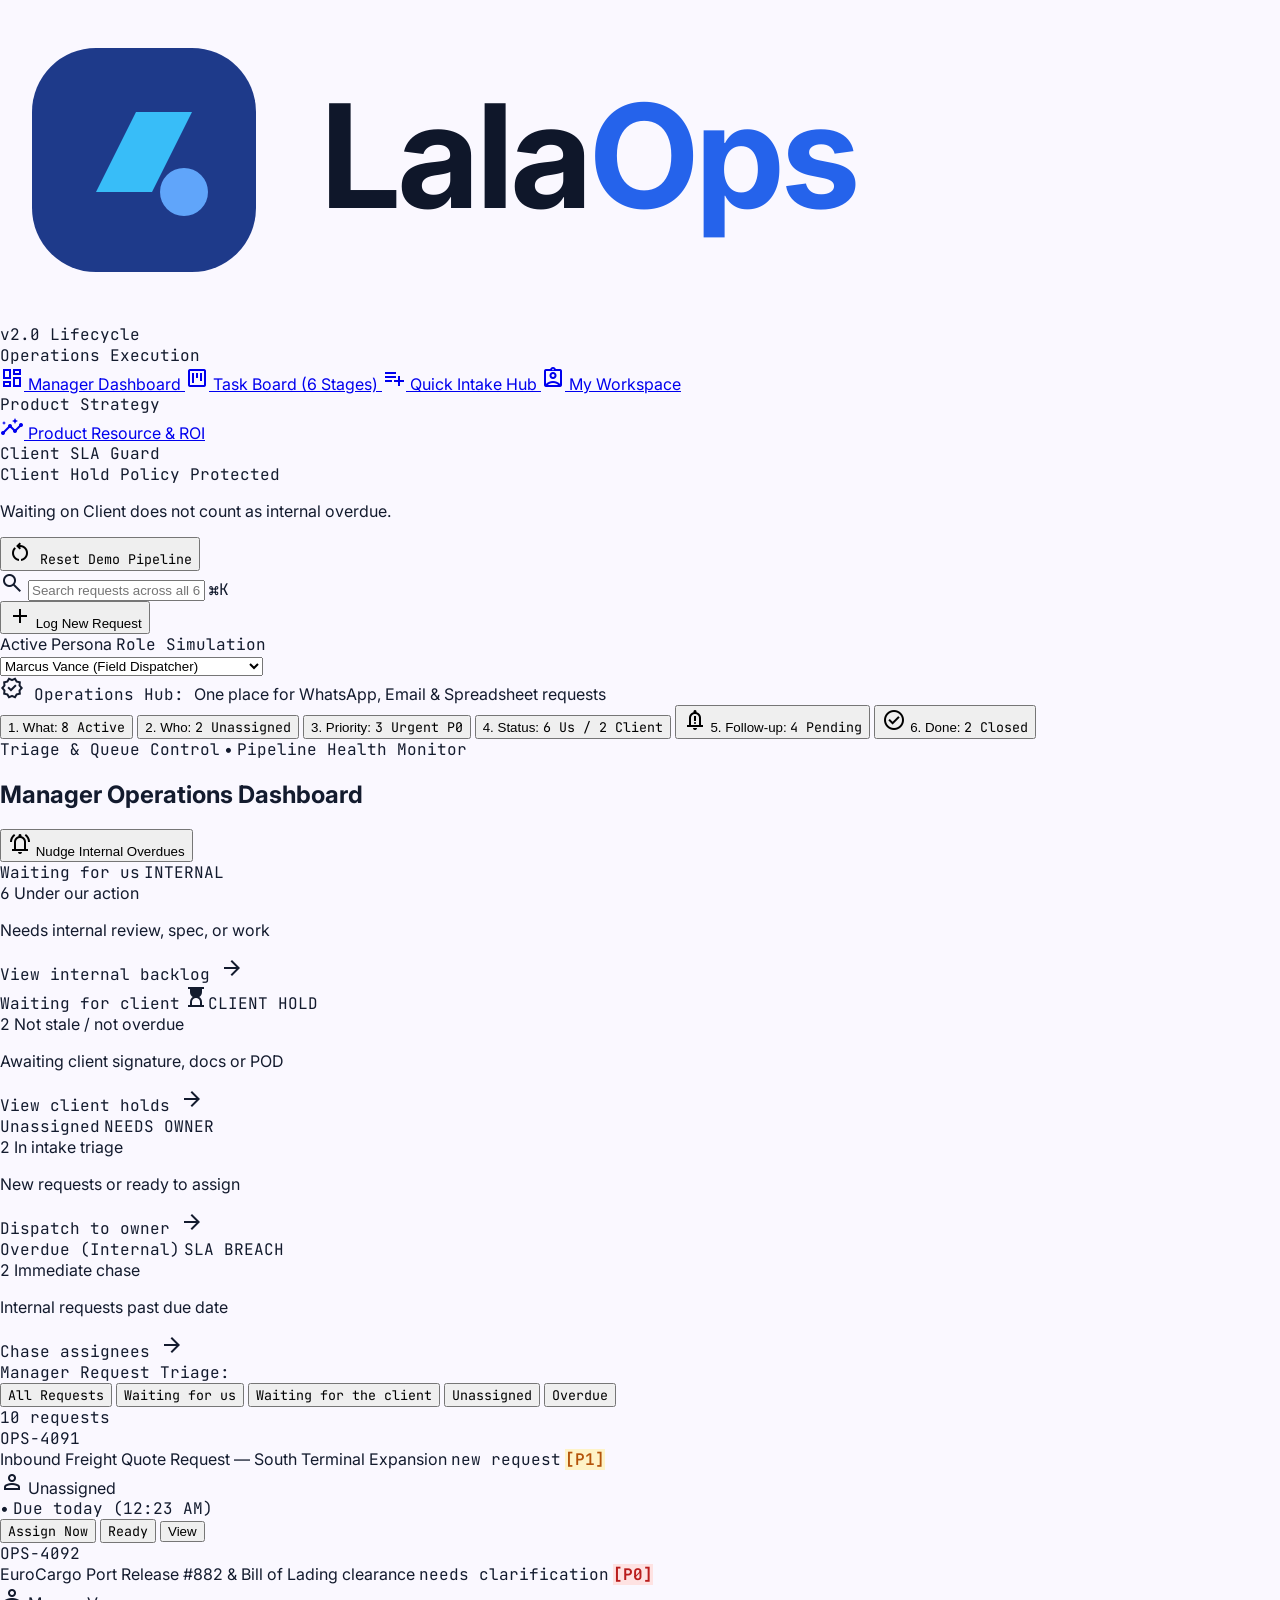
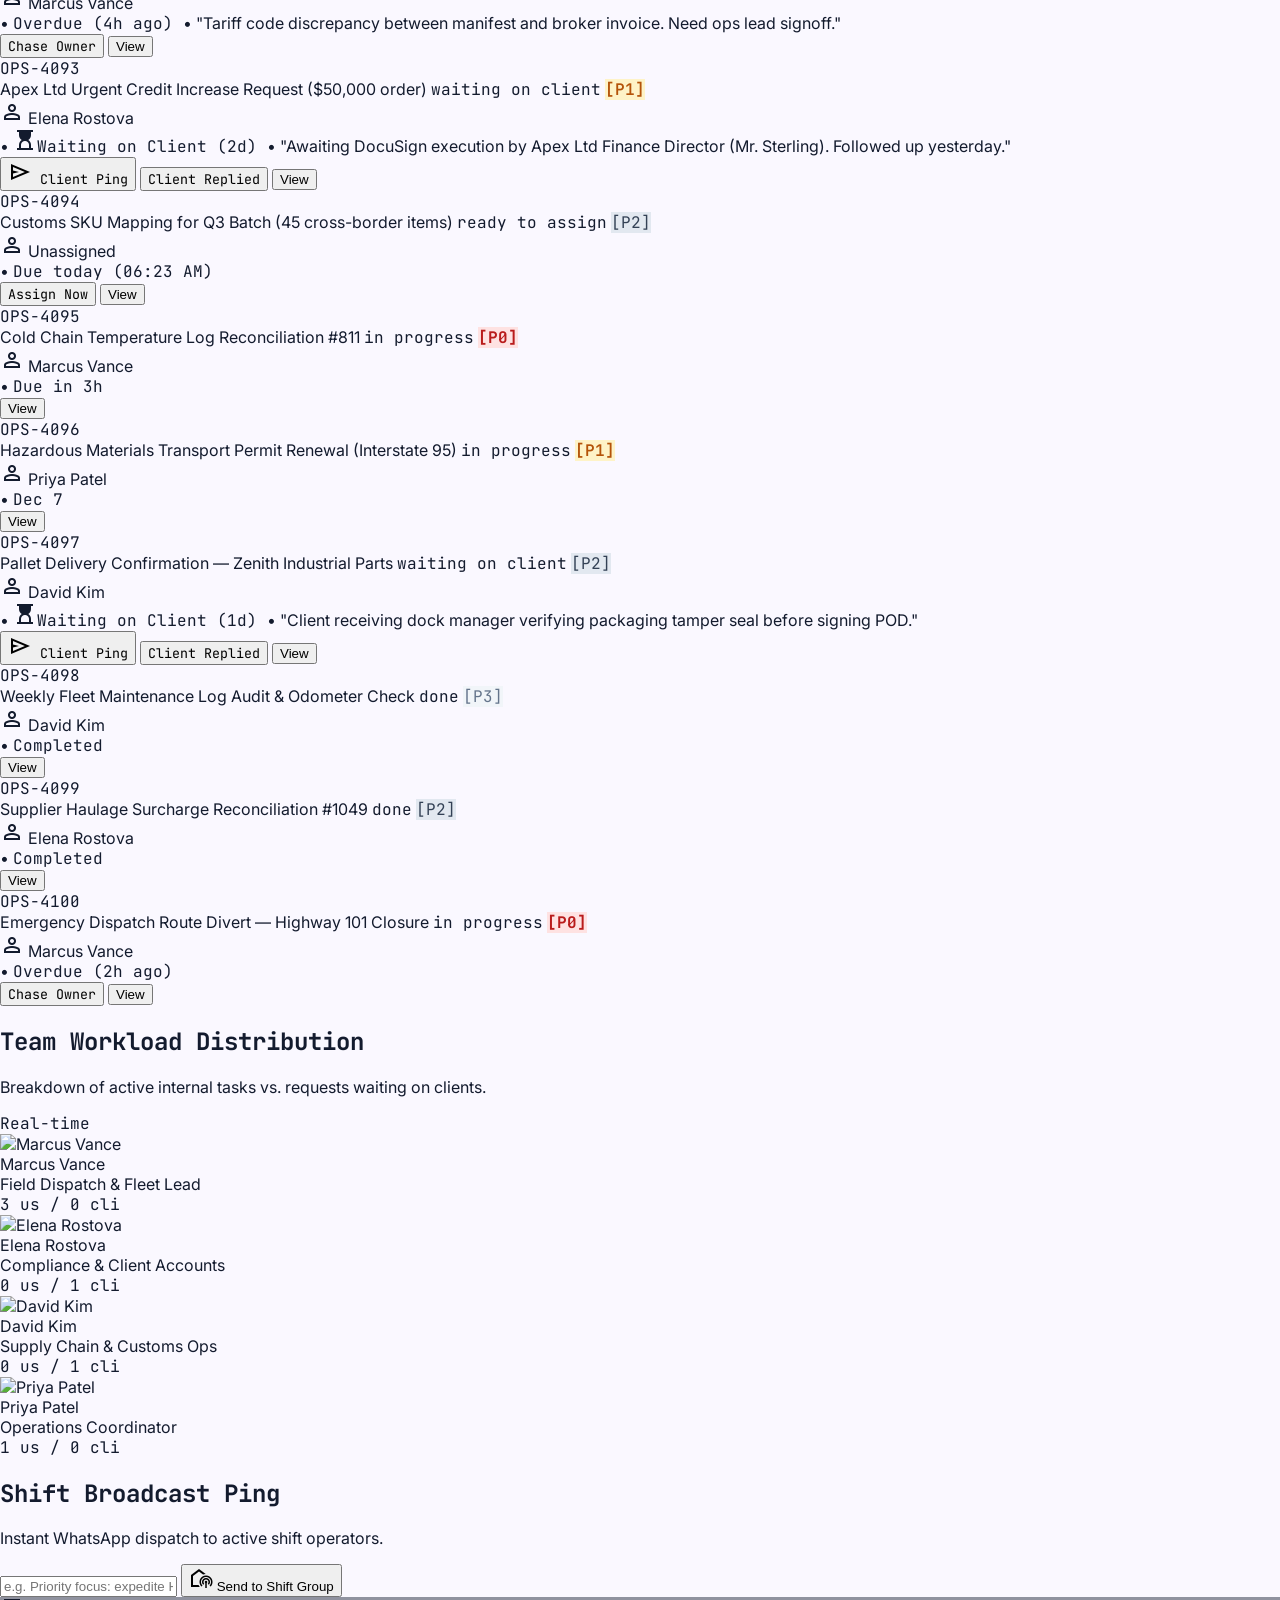
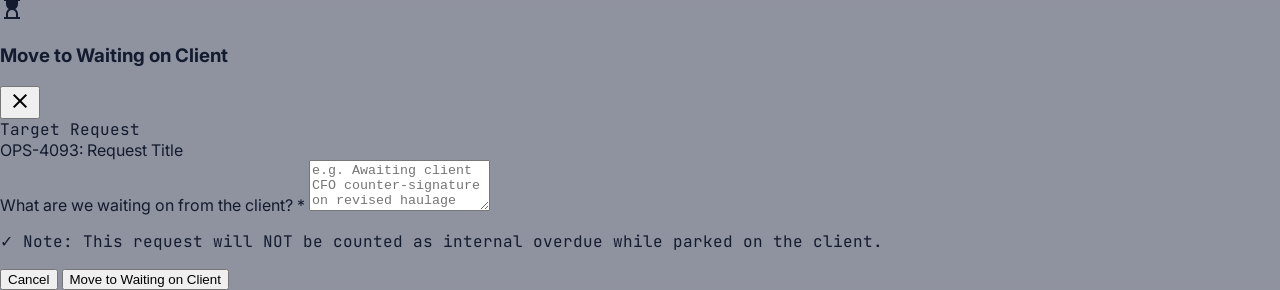
==== index.html @ 079a760d "Initial commit: LalaOps Centralized Operations Task Tracker" ====
<!DOCTYPE html>
<html lang="en">
<head>
  <meta charset="utf-8"/>
  <meta content="width=device-width, initial-scale=1.0" name="viewport"/>
  <title>LalaOps — Centralized Operations Task Tracker | Lala Tech LLC</title>
  <meta name="description" content="Centralized operations request tracking for Lala Tech LLC. New Request → Needs Clarification → Ready to Assign → In Progress → Waiting on Client → Done."/>

  <!-- Fonts & Icons -->
  <link rel="preconnect" href="https://fonts.googleapis.com"/>
  <link rel="preconnect" href="https://fonts.gstatic.com" crossorigin=""/>
  <link href="https://fonts.googleapis.com/css2?family=Inter:wght@400;500;600;700&family=JetBrains+Mono:wght@400;500;600&display=swap" rel="stylesheet"/>
  <link href="https://fonts.googleapis.com/css2?family=Material+Symbols+Outlined:opsz,wght,FILL,GRAD@20..48,100..700,0..1,-50..200" rel="stylesheet"/>

  <!-- Tailwind CDN & Theme Configuration -->
  <script src="https://cdn.tailwindcss.com"></script>
  <script>
    tailwind.config = {
      darkMode: "class",
      theme: {
        extend: {
          colors: {
            primary: "#00236f",
            "primary-container": "#1e3a8a",
            "on-primary": "#ffffff",
            "on-primary-container": "#90a8ff",
            secondary: "#006398",
            "secondary-container": "#5bb8fe",
            "on-secondary-container": "#00476e",
            tertiary: "#003120",
            "tertiary-container": "#004a32",
            "on-tertiary-container": "#4ac08f",
            "tertiary-fixed": "#85f8c4",
            "tertiary-fixed-dim": "#68dba9",
            background: "#faf8ff",
            surface: "#faf8ff",
            "surface-dim": "#d2d9f4",
            "surface-container-lowest": "#ffffff",
            "surface-container-low": "#f2f3ff",
            "surface-container": "#eaedff",
            "surface-container-high": "#e2e7ff",
            "surface-container-highest": "#dae2fd",
            "on-surface": "#131b2e",
            "on-surface-variant": "#444651",
            outline: "#757682",
            "outline-variant": "#c5c5d3",
            error: "#ba1a1a",
            "error-container": "#ffdad6",
            "on-error": "#ffffff",
            "on-error-container": "#93000a",
            "primary-fixed": "#dce1ff",
            "on-primary-fixed-variant": "#264191",
            "secondary-fixed": "#cce5ff",
            "on-secondary-fixed": "#001d31"
          },
          borderRadius: {
            DEFAULT: "0.25rem",
            sm: "0.125rem",
            md: "0.375rem",
            lg: "0.5rem",
            xl: "0.75rem",
            full: "9999px"
          },
          spacing: {
            "space-2xs": "0.125rem",
            "space-xs": "0.25rem",
            "space-sm": "0.5rem",
            "space-md": "0.75rem",
            "space-base": "1rem",
            "space-lg": "1.5rem",
            "space-xl": "2rem",
            "space-2xl": "3rem",
            "layout-margin-desktop": "1.5rem"
          },
          fontFamily: {
            sans: ["Inter", "sans-serif"],
            mono: ["JetBrains Mono", "monospace"]
          }
        }
      }
    };
  </script>

  <!-- Custom Stylesheet -->
  <link rel="stylesheet" href="styles.css"/>
</head>
<body class="bg-background font-sans text-sm text-on-surface antialiased selection:bg-secondary-fixed selection:text-on-secondary-fixed">

  <!-- LEFT SIDEBAR -->
  <aside class="fixed left-0 top-0 h-full w-64 bg-surface-container-lowest shadow-[0_1px_8px_rgba(0,0,0,0.04)] z-50 flex flex-col justify-between border-r border-slate-200/80">
    <div class="flex flex-col">
      <!-- Logo Branding -->
      <div class="h-16 px-space-base flex items-center gap-space-sm bg-surface-container-lowest border-b border-slate-100">
        <svg xmlns="http://www.w3.org/2000/svg" viewBox="0 0 160 40" fill="none" class="h-8 w-auto">
          <rect x="4" y="6" width="28" height="28" rx="8" fill="#1E3A8A"/>
          <path d="M12 24L17 14H24L19 24H12Z" fill="#38BDF8"/>
          <circle cx="23" cy="24" r="3" fill="#60A5FA"/>
          <text x="40" y="26" font-family="Inter, sans-serif" font-size="18" font-weight="700" fill="#0F172A" letter-spacing="-0.5px">Lala<tspan fill="#2563EB">Ops</tspan></text>
        </svg>
        <div class="flex flex-col ml-1">
          <span class="text-[10px] text-outline font-semibold tracking-wider uppercase font-mono">v2.0 Lifecycle</span>
        </div>
      </div>

      <!-- Navigation Links -->
      <div class="px-space-base py-space-sm">
        <div class="text-outline text-[11px] font-semibold uppercase tracking-wider mb-2 px-space-xs font-mono">Operations Execution</div>
        <nav class="flex flex-col gap-1">
          <a class="nav-item flex items-center gap-2.5 px-3 py-2 rounded-lg transition-colors text-on-surface-variant hover:bg-surface-container hover:text-on-surface text-sm font-medium" data-path="manager-dashboard" href="#manager-dashboard">
            <span class="material-symbols-outlined text-[18px]">dashboard</span>
            <span>Manager Dashboard</span>
          </a>
          <a class="nav-item flex items-center gap-2.5 px-3 py-2 rounded-lg transition-colors text-on-surface-variant hover:bg-surface-container hover:text-on-surface text-sm font-medium" data-path="task-board" href="#task-board">
            <span class="material-symbols-outlined text-[18px]">view_kanban</span>
            <span>Task Board (6 Stages)</span>
          </a>
          <a class="nav-item flex items-center gap-2.5 px-3 py-2 rounded-lg transition-colors text-on-surface-variant hover:bg-surface-container hover:text-on-surface text-sm font-medium" data-path="quick-intake" href="#quick-intake">
            <span class="material-symbols-outlined text-[18px]">playlist_add</span>
            <span>Quick Intake Hub</span>
          </a>
          <a class="nav-item flex items-center gap-2.5 px-3 py-2 rounded-lg transition-colors text-on-surface-variant hover:bg-surface-container hover:text-on-surface text-sm font-medium" data-path="my-workspace" href="#my-workspace">
            <span class="material-symbols-outlined text-[18px]">assignment_ind</span>
            <span>My Workspace</span>
          </a>
        </nav>

        <div class="text-outline text-[11px] font-semibold uppercase tracking-wider mt-5 mb-2 px-space-xs font-mono">Product Strategy</div>
        <nav class="flex flex-col gap-1">
          <a class="nav-item flex items-center gap-2.5 px-3 py-2 rounded-lg transition-colors text-on-surface-variant hover:bg-surface-container hover:text-on-surface text-sm font-medium" data-path="product-resource" href="#product-resource">
            <span class="material-symbols-outlined text-[18px] text-primary">insights</span>
            <span class="font-semibold text-primary">Product Resource & ROI</span>
          </a>
        </nav>
      </div>
    </div>

    <!-- Sidebar Bottom Status & Reset -->
    <div class="p-space-base bg-surface-container-low/60 m-space-sm rounded-xl border border-slate-200/60">
      <div class="flex items-center justify-between mb-1">
        <span class="font-mono text-[11px] text-outline uppercase tracking-wider font-semibold">Client SLA Guard</span>
        <span class="h-2 w-2 rounded-full bg-sky-500 ring-2 ring-sky-200 animate-pulse"></span>
      </div>
      <div class="font-mono text-xs text-on-surface-variant flex justify-between items-center mb-1">
        <span>Client Hold Policy</span>
        <span class="text-sky-700 font-semibold">Protected</span>
      </div>
      <p class="text-[10px] text-slate-500 mb-2">Waiting on Client does not count as internal overdue.</p>
      <button onclick="window.LalaApp.resetData()" class="w-full py-1 px-2 rounded text-[11px] font-mono text-slate-500 hover:text-slate-800 bg-white border border-slate-200 hover:bg-slate-50 transition-colors flex items-center justify-center gap-1">
        <span class="material-symbols-outlined text-[14px]">restart_alt</span>
        <span>Reset Demo Pipeline</span>
      </button>
    </div>
  </aside>

  <!-- TOP HEADER -->
  <div class="pl-64">
    <header class="fixed top-0 left-64 right-0 h-16 bg-surface-container-lowest/90 backdrop-blur-xl shadow-[0_1px_8px_rgba(0,0,0,0.04)] z-40 flex items-center justify-between px-space-xl border-b border-slate-200/80">
      <!-- Search Input -->
      <div class="flex-1 max-w-xl">
        <div class="relative flex items-center">
          <span class="material-symbols-outlined absolute left-3 text-outline text-[20px] pointer-events-none">search</span>
          <input id="global-search-input" class="w-full h-9 pl-10 pr-16 bg-surface-container-low rounded-lg text-on-surface placeholder:text-outline text-sm focus:outline-none focus:bg-white focus:ring-2 focus:ring-primary-container transition-all" placeholder="Search requests across all 6 stages... (⌘K)" type="text"/>
          <kbd class="absolute right-3 hidden sm:inline-block font-mono text-[11px] text-outline bg-white px-1.5 py-0.5 rounded shadow-sm border border-slate-200">⌘K</kbd>
        </div>
      </div>

      <!-- Actions & Persona Switcher -->
      <div class="flex items-center gap-space-md ml-space-lg">
        <button onclick="window.LalaApp.setView('quick-intake')" class="h-9 px-space-md bg-primary hover:bg-primary-container text-white rounded-lg text-xs font-semibold flex items-center gap-1.5 shadow-sm transition-all active:scale-[0.99]" type="button">
          <span class="material-symbols-outlined text-[18px]">add</span>
          <span>Log New Request</span>
        </button>

        <div class="h-6 w-px bg-slate-200"></div>

        <!-- Persona Switcher -->
        <div class="flex items-center gap-2">
          <div class="flex flex-col text-right hidden sm:block">
            <span class="text-xs font-bold text-slate-800 leading-tight">Active Persona</span>
            <span class="text-[10px] text-slate-500 font-mono">Role Simulation</span>
          </div>
          <select id="persona-switcher-select" class="h-9 bg-surface-container-low border border-slate-200 rounded-lg text-xs font-medium text-slate-800 px-2.5 focus:outline-none focus:ring-2 focus:ring-primary-container cursor-pointer">
            <option value="Marcus Vance">Marcus Vance (Field Dispatcher)</option>
            <option value="Sarah Jenkins">Sarah Jenkins (Operations Lead)</option>
            <option value="Elena Rostova">Elena Rostova (Compliance & Accounts)</option>
            <option value="David Kim">David Kim (Customs & Logistics)</option>
            <option value="Priya Patel">Priya Patel (Ops Coordinator)</option>
          </select>
        </div>
      </div>
    </header>

    <!-- MAIN CONTENT CONTAINER -->
    <main class="relative pt-16 bg-background min-h-screen w-full px-layout-margin-desktop pb-12">

      <!-- THE 6 OPERATIONAL ESSENTIALS QUICK BAR -->
      <div class="mt-4 mb-2 p-3 bg-white rounded-xl border border-slate-200 shadow-sm flex flex-wrap items-center justify-between gap-3">
        <div class="flex items-center gap-2">
          <span class="text-xs font-bold text-slate-900 font-mono uppercase tracking-wider flex items-center gap-1.5">
            <span class="material-symbols-outlined text-[18px] text-primary">verified</span>
            <span>Operations Hub:</span>
          </span>
          <span class="text-xs text-slate-500 hidden md:inline">One place for WhatsApp, Email & Spreadsheet requests</span>
        </div>
        <div class="flex flex-wrap items-center gap-2 text-xs">
          <!-- 1. What needs to be done -->
          <button onclick="window.LalaApp.setView('task-board'); const b = document.querySelector('[data-filter=\'all\']'); if(b) b.click();" class="px-2.5 py-1 rounded-lg bg-surface-container-low hover:bg-slate-100 text-slate-800 border border-slate-200 font-medium flex items-center gap-1.5 transition-colors" title="Filter to all active tasks that need to be done">
            <span class="text-primary font-bold">1. What:</span>
            <span id="ess-count-what" class="font-mono font-bold text-slate-900">8 Active</span>
          </button>

          <!-- 2. Who is responsible -->
          <button onclick="window.LalaApp.setView('task-board'); const b = document.querySelector('[data-filter=\'unassigned\']'); if(b) b.click();" class="px-2.5 py-1 rounded-lg bg-purple-50 hover:bg-purple-100 text-purple-900 border border-purple-200 font-medium flex items-center gap-1.5 transition-colors" title="Filter to requests needing an owner">
            <span class="text-purple-700 font-bold">2. Who:</span>
            <span id="ess-count-who" class="font-mono font-bold text-purple-800">2 Unassigned</span>
          </button>

          <!-- 3. What the priority is -->
          <button onclick="window.LalaApp.setView('task-board'); const b = document.querySelector('[data-filter=\'p0\']'); if(b) b.click();" class="px-2.5 py-1 rounded-lg bg-red-50 hover:bg-red-100 text-red-900 border border-red-200 font-medium flex items-center gap-1.5 transition-colors" title="Filter to urgent P0 tasks">
            <span class="text-red-700 font-bold">3. Priority:</span>
            <span id="ess-count-priority" class="font-mono font-bold text-red-800">2 Urgent P0</span>
          </button>

          <!-- 4. What the current status is -->
          <button onclick="window.LalaApp.setView('manager-dashboard')" class="px-2.5 py-1 rounded-lg bg-blue-50 hover:bg-blue-100 text-blue-900 border border-blue-200 font-medium flex items-center gap-1.5 transition-colors" title="View breakdown of internal status vs client hold">
            <span class="text-blue-700 font-bold">4. Status:</span>
            <span id="ess-count-status" class="font-mono font-bold text-blue-800">6 Us / 2 Client</span>
          </button>

          <!-- 5. What needs a follow-up -->
          <button onclick="window.LalaApp.setView('task-board'); const b = document.querySelector('[data-filter=\'needs-followup\']'); if(b) b.click();" class="px-2.5 py-1 rounded-lg bg-amber-50 hover:bg-amber-100 text-amber-900 border border-amber-200 font-medium flex items-center gap-1.5 transition-colors" title="Filter to requests requiring follow-up">
            <span class="text-amber-700 font-bold flex items-center gap-1">
              <span class="material-symbols-outlined text-[13px]">notification_important</span>
              <span>5. Follow-up:</span>
            </span>
            <span id="ess-count-followup" class="font-mono font-bold text-amber-800">4 Pending</span>
          </button>

          <!-- 6. What has already been done -->
          <button onclick="window.LalaApp.setView('task-board'); const b = document.querySelector('[data-filter=\'already-done\']'); if(b) b.click();" class="px-2.5 py-1 rounded-lg bg-emerald-50 hover:bg-emerald-100 text-emerald-900 border border-emerald-200 font-medium flex items-center gap-1.5 transition-colors" title="Filter to completed closed tasks">
            <span class="text-emerald-700 font-bold flex items-center gap-1">
              <span class="material-symbols-outlined text-[13px]">check_circle</span>
              <span>6. Done:</span>
            </span>
            <span id="ess-count-done" class="font-mono font-bold text-emerald-800">2 Closed</span>
          </button>
        </div>
      </div>

      <!-- ======================================================================== -->
      <!-- VIEW 1: MANAGER OPERATIONS DASHBOARD                                      -->
      <!-- ======================================================================== -->
      <section id="view-manager-dashboard" class="view-section active py-4">
        <!-- Dashboard Header -->
        <div class="flex flex-wrap items-center justify-between gap-space-md mb-5">
          <div>
            <div class="flex items-center gap-2 mb-1">
              <span class="px-2 py-0.5 rounded bg-blue-100 text-blue-900 font-mono text-xs font-semibold">Triage & Queue Control</span>
              <span class="text-slate-400">•</span>
              <span class="text-xs text-slate-500 font-mono">Pipeline Health Monitor</span>
            </div>
            <h1 class="text-2xl font-bold text-on-surface tracking-tight">Manager Operations Dashboard</h1>
          </div>
          <div class="flex items-center gap-3">
            <button id="trigger-batch-chase" class="px-4 py-2 rounded-lg bg-primary text-white text-xs font-semibold flex items-center gap-1.5 shadow-sm hover:bg-primary-container transition-all active:scale-[0.99]" type="button">
              <span class="material-symbols-outlined text-[16px]">notifications_active</span>
              <span>Nudge Internal Overdues</span>
            </button>
          </div>
        </div>

        <!-- EXACT 4 KPI CARDS REQUESTED -->
        <div class="grid grid-cols-1 sm:grid-cols-2 lg:grid-cols-4 gap-4 mb-6">
          <!-- 1. Waiting for us -->
          <div onclick="window.LalaApp.setManagerFilter('waiting_for_us')" class="cursor-pointer rounded-xl p-4 bg-white border border-blue-200/90 shadow-sm flex flex-col justify-between hover:shadow-md hover:border-blue-400 transition-all group">
            <div class="flex items-start justify-between">
              <span class="text-xs font-semibold text-slate-500 uppercase tracking-wider font-mono">Waiting for us</span>
              <span class="px-2 py-0.5 rounded bg-blue-100 text-blue-800 font-mono text-xs font-bold">INTERNAL</span>
            </div>
            <div class="my-3">
              <div class="flex items-baseline gap-2">
                <span id="kpi-waiting-for-us" class="text-3xl font-bold text-blue-700 font-mono tabular-nums">0</span>
                <span class="text-xs text-slate-500 font-medium">Under our action</span>
              </div>
              <p class="text-xs text-slate-500 mt-1">Needs internal review, spec, or work</p>
            </div>
            <div class="text-[11px] font-mono text-blue-600 font-semibold group-hover:underline flex items-center gap-1">
              <span>View internal backlog</span>
              <span class="material-symbols-outlined text-[14px]">arrow_forward</span>
            </div>
          </div>

          <!-- 2. Waiting for the client -->
          <div onclick="window.LalaApp.setManagerFilter('waiting_for_client')" class="cursor-pointer rounded-xl p-4 bg-white border border-sky-200 shadow-sm flex flex-col justify-between hover:shadow-md hover:border-sky-400 transition-all group">
            <div class="flex items-start justify-between">
              <span class="text-xs font-semibold text-slate-500 uppercase tracking-wider font-mono">Waiting for client</span>
              <span class="px-2 py-0.5 rounded bg-sky-100 text-sky-800 font-mono text-xs font-bold flex items-center gap-1">
                <span class="material-symbols-outlined text-[13px]">hourglass_top</span>CLIENT HOLD
              </span>
            </div>
            <div class="my-3">
              <div class="flex items-baseline gap-2">
                <span id="kpi-waiting-for-client" class="text-3xl font-bold text-sky-700 font-mono tabular-nums">0</span>
                <span class="text-xs text-sky-700 font-semibold">Not stale / not overdue</span>
              </div>
              <p class="text-xs text-slate-500 mt-1">Awaiting client signature, docs or POD</p>
            </div>
            <div class="text-[11px] font-mono text-sky-700 font-semibold group-hover:underline flex items-center gap-1">
              <span>View client holds</span>
              <span class="material-symbols-outlined text-[14px]">arrow_forward</span>
            </div>
          </div>

          <!-- 3. Unassigned -->
          <div onclick="window.LalaApp.setManagerFilter('unassigned')" class="cursor-pointer rounded-xl p-4 bg-white border border-purple-200 shadow-sm flex flex-col justify-between hover:shadow-md hover:border-purple-400 transition-all group">
            <div class="flex items-start justify-between">
              <span class="text-xs font-semibold text-slate-500 uppercase tracking-wider font-mono">Unassigned</span>
              <span class="px-2 py-0.5 rounded bg-purple-100 text-purple-800 font-mono text-xs font-bold">NEEDS OWNER</span>
            </div>
            <div class="my-3">
              <div class="flex items-baseline gap-2">
                <span id="kpi-unassigned" class="text-3xl font-bold text-purple-700 font-mono tabular-nums">0</span>
                <span class="text-xs text-purple-700 font-medium">In intake triage</span>
              </div>
              <p class="text-xs text-slate-500 mt-1">New requests or ready to assign</p>
            </div>
            <div class="text-[11px] font-mono text-purple-700 font-semibold group-hover:underline flex items-center gap-1">
              <span>Dispatch to owner</span>
              <span class="material-symbols-outlined text-[14px]">arrow_forward</span>
            </div>
          </div>

          <!-- 4. Overdue -->
          <div onclick="window.LalaApp.setManagerFilter('overdue')" class="cursor-pointer rounded-xl p-4 bg-white border border-red-200 shadow-sm flex flex-col justify-between hover:shadow-md hover:border-red-400 transition-all group">
            <div class="flex items-start justify-between">
              <span class="text-xs font-semibold text-slate-500 uppercase tracking-wider font-mono">Overdue (Internal)</span>
              <span class="px-2 py-0.5 rounded bg-red-100 text-red-700 font-mono text-xs font-bold flex items-center gap-1">
                <span class="w-1.5 h-1.5 rounded-full bg-red-600"></span>SLA BREACH
              </span>
            </div>
            <div class="my-3">
              <div class="flex items-baseline gap-2">
                <span id="kpi-overdue" class="text-3xl font-bold text-red-600 font-mono tabular-nums">0</span>
                <span class="text-xs text-red-600 font-semibold">Immediate chase</span>
              </div>
              <p class="text-xs text-slate-500 mt-1">Internal requests past due date</p>
            </div>
            <div class="text-[11px] font-mono text-red-600 font-semibold group-hover:underline flex items-center gap-1">
              <span>Chase assignees</span>
              <span class="material-symbols-outlined text-[14px]">arrow_forward</span>
            </div>
          </div>
        </div>

        <!-- Segmented Filter Bar for Managers -->
        <div class="bg-white rounded-xl border border-slate-200 shadow-sm p-4 mb-6">
          <div class="flex flex-wrap items-center justify-between gap-3 pb-3 border-b border-slate-100 mb-3">
            <div class="flex items-center gap-2">
              <span class="text-xs font-bold text-slate-900 font-mono uppercase tracking-wider">Manager Request Triage:</span>
              <div class="inline-flex p-1 bg-surface-container-low rounded-lg gap-1">
                <button onclick="window.LalaApp.setManagerFilter('all')" data-mgr-filter="all" class="mgr-filter-btn px-3 py-1.5 rounded-lg bg-primary-container text-white font-mono text-xs font-semibold shadow-sm transition-all">
                  All Requests
                </button>
                <button onclick="window.LalaApp.setManagerFilter('waiting_for_us')" data-mgr-filter="waiting_for_us" class="mgr-filter-btn px-3 py-1.5 rounded-lg text-slate-600 hover:text-slate-900 font-mono text-xs transition-colors">
                  Waiting for us
                </button>
                <button onclick="window.LalaApp.setManagerFilter('waiting_for_client')" data-mgr-filter="waiting_for_client" class="mgr-filter-btn px-3 py-1.5 rounded-lg text-slate-600 hover:text-slate-900 font-mono text-xs transition-colors">
                  Waiting for the client
                </button>
                <button onclick="window.LalaApp.setManagerFilter('unassigned')" data-mgr-filter="unassigned" class="mgr-filter-btn px-3 py-1.5 rounded-lg text-slate-600 hover:text-slate-900 font-mono text-xs transition-colors">
                  Unassigned
                </button>
                <button onclick="window.LalaApp.setManagerFilter('overdue')" data-mgr-filter="overdue" class="mgr-filter-btn px-3 py-1.5 rounded-lg text-slate-600 hover:text-slate-900 font-mono text-xs transition-colors">
                  Overdue
                </button>
              </div>
            </div>
            <span id="manager-list-count-badge" class="font-mono text-xs text-slate-500 font-semibold">10 requests</span>
          </div>

          <!-- Dynamic List based on selected manager bucket -->
          <div id="manager-filtered-list" class="flex flex-col gap-2.5">
            <!-- Rendered dynamically by app.js -->
          </div>
        </div>

        <!-- Team Capacity Allocation -->
        <div class="grid grid-cols-1 lg:grid-cols-12 gap-6 items-start">
          <div class="lg:col-span-8 bg-white rounded-xl border border-slate-200 shadow-sm p-5">
            <div class="flex items-center justify-between pb-3 border-b border-slate-100 mb-3">
              <div>
                <h2 class="text-sm font-bold text-slate-900 uppercase tracking-wider font-mono">Team Workload Distribution</h2>
                <p class="text-xs text-slate-500">Breakdown of active internal tasks vs. requests waiting on clients.</p>
              </div>
              <span class="text-xs font-mono text-slate-500">Real-time</span>
            </div>
            <div id="manager-team-workload" class="flex flex-col">
              <!-- Rendered dynamically by app.js -->
            </div>
          </div>

          <div class="lg:col-span-4 bg-white rounded-xl border border-slate-200 shadow-sm p-5">
            <h2 class="text-sm font-bold text-slate-900 uppercase tracking-wider font-mono mb-2">Shift Broadcast Ping</h2>
            <p class="text-xs text-slate-500 mb-3">Instant WhatsApp dispatch to active shift operators.</p>
            <div class="flex flex-col gap-2">
              <input id="broadcast-note-input" type="text" placeholder="e.g. Priority focus: expedite Highway 101 re-route..." class="w-full h-9 px-3 bg-surface-container-low rounded-lg text-xs border border-slate-200 focus:outline-none focus:ring-2 focus:ring-primary-container"/>
              <button onclick="const el = document.getElementById('broadcast-note-input'); if(el.value.trim()){ showToast('Broadcast Dispatched', el.value, 'info'); el.value=''; }" class="w-full py-2 bg-primary text-white rounded-lg text-xs font-semibold hover:bg-primary-container transition-colors flex items-center justify-center gap-1.5">
                <span class="material-symbols-outlined text-[16px]">broadcast_on_personal</span>
                <span>Send to Shift Group</span>
              </button>
            </div>
          </div>
        </div>
      </section>

      <!-- ======================================================================== -->
      <!-- VIEW 2: TEAM TASK BOARD (6-STAGE KANBAN & TABLE)                        -->
      <!-- ======================================================================== -->
      <section id="view-task-board" class="view-section py-6">
        <!-- Header & View Switcher -->
        <div class="flex flex-wrap items-center justify-between gap-4 mb-4">
          <div class="flex items-center gap-3">
            <div class="p-1 bg-surface-container-high rounded-lg flex items-center shadow-sm border border-slate-200">
              <button id="view-kanban-btn" class="flex items-center gap-1.5 px-3 py-1 bg-white text-primary rounded-md font-semibold text-xs shadow-sm transition-all">
                <span class="material-symbols-outlined text-[16px]">view_kanban</span>
                <span>Kanban Board</span>
              </button>
              <button id="view-table-btn" class="flex items-center gap-1.5 px-3 py-1 text-slate-600 hover:text-slate-900 rounded-md text-xs transition-all">
                <span class="material-symbols-outlined text-[16px]">table_rows</span>
                <span>Spreadsheet / Table</span>
              </button>
            </div>

            <!-- Pipeline Breadcrumb -->
            <div class="hidden xl:flex items-center gap-1 text-[11px] font-mono text-slate-500 bg-white px-3 py-1 rounded-md border border-slate-200">
              <span>New</span> → <span>Clarify</span> → <span>Ready</span> → <span>In Progress</span> → <span class="text-sky-700 font-bold">Waiting Client</span> → <span>Done</span>
            </div>
          </div>

          <button onclick="window.LalaApp.setView('quick-intake')" class="h-9 px-4 bg-primary hover:bg-primary-container text-white rounded-lg text-xs font-semibold flex items-center gap-1.5 shadow-sm transition-all active:scale-[0.99]">
            <span class="material-symbols-outlined text-[18px]">add_task</span>
            <span>New Request</span>
          </button>
        </div>

        <!-- Filter Pills -->
        <div class="flex items-center gap-2 overflow-x-auto pb-3 mb-4 text-nowrap">
          <button data-filter="all" class="filter-pill active px-3 py-1 rounded-full bg-primary-container text-white text-xs font-semibold transition-all shadow-sm">
            All Active <span id="pill-count-all" class="ml-1 opacity-80 font-mono">0</span>
          </button>
          <button data-filter="needs-followup" class="filter-pill px-3 py-1 rounded-full bg-white text-amber-900 border border-amber-300 hover:bg-amber-50 text-xs font-semibold transition-all shadow-sm flex items-center gap-1">
            <span class="material-symbols-outlined text-[14px] text-amber-600">notification_important</span>
            Needs Follow-up <span id="pill-count-followup" class="ml-0.5 font-mono font-bold text-amber-700">0</span>
          </button>
          <button data-filter="waiting-us" class="filter-pill px-3 py-1 rounded-full bg-white text-slate-600 border border-slate-200 hover:bg-slate-50 text-xs font-semibold transition-all shadow-sm">
            Waiting for us <span id="pill-count-waiting-us" class="ml-1 text-blue-700 font-mono font-bold">0</span>
          </button>
          <button data-filter="waiting-client" class="filter-pill px-3 py-1 rounded-full bg-white text-sky-800 border border-sky-300 hover:bg-sky-50 text-xs font-semibold transition-all shadow-sm flex items-center gap-1">
            <span class="material-symbols-outlined text-[13px]">hourglass_top</span>
            Waiting on Client <span id="pill-count-waiting-client" class="ml-0.5 font-mono font-bold text-sky-700">0</span>
          </button>
          <button data-filter="unassigned" class="filter-pill px-3 py-1 rounded-full bg-white text-purple-700 border border-purple-200 hover:bg-purple-50 text-xs font-semibold transition-all shadow-sm">
            Unassigned <span id="pill-count-unassigned" class="ml-1 font-mono font-bold text-purple-700">0</span>
          </button>
          <button data-filter="overdue" class="filter-pill px-3 py-1 rounded-full bg-white text-red-600 border border-red-200 hover:bg-red-50 text-xs font-semibold transition-all shadow-sm flex items-center gap-1">
            <span class="h-1.5 w-1.5 rounded-full bg-red-600"></span>
            Overdue <span id="pill-count-overdue" class="ml-0.5 font-mono font-bold">0</span>
          </button>
          <button data-filter="already-done" class="filter-pill px-3 py-1 rounded-full bg-white text-emerald-800 border border-emerald-300 hover:bg-emerald-50 text-xs font-semibold transition-all shadow-sm flex items-center gap-1">
            <span class="material-symbols-outlined text-[14px]">check_circle</span>
            Already Done <span id="pill-count-done" class="ml-0.5 font-mono font-bold text-emerald-700">0</span>
          </button>
          <button data-filter="my-tasks" class="filter-pill px-3 py-1 rounded-full bg-white text-slate-600 border border-slate-200 hover:bg-slate-50 text-xs font-semibold transition-all shadow-sm">
            My Tasks <span id="pill-count-my" class="ml-1 text-primary font-mono">0</span>
          </button>
          <button data-filter="p0" class="filter-pill px-3 py-1 rounded-full bg-white text-slate-600 border border-slate-200 hover:bg-slate-50 text-xs font-semibold transition-all shadow-sm">
            [P0] Urgent
          </button>
        </div>

        <!-- 6-COLUMN KANBAN BOARD -->
        <div id="board-kanban-container" class="grid grid-cols-1 md:grid-cols-2 lg:grid-cols-3 xl:grid-cols-6 gap-3 items-start overflow-x-auto pb-4">
          <!-- 1. New Request -->
          <div class="kanban-column bg-purple-50/40 p-2.5 rounded-xl border border-purple-200/80 flex flex-col gap-2.5 min-h-[520px]">
            <div class="flex items-center justify-between pb-2 border-b border-purple-200">
              <div class="flex items-center gap-1.5">
                <span class="w-2 h-2 rounded-full bg-purple-600"></span>
                <span class="text-[11px] font-bold text-purple-900 uppercase tracking-wider font-mono">New Request</span>
              </div>
              <span id="count-col-new-request" class="font-mono text-xs font-bold text-purple-800 bg-white px-2 py-0.5 rounded-full border border-purple-200">0</span>
            </div>
            <div id="col-new-request" class="flex flex-col gap-2.5"></div>
          </div>

          <!-- 2. Needs Clarification -->
          <div class="kanban-column bg-amber-50/40 p-2.5 rounded-xl border border-amber-200/80 flex flex-col gap-2.5 min-h-[520px]">
            <div class="flex items-center justify-between pb-2 border-b border-amber-200">
              <div class="flex items-center gap-1.5">
                <span class="w-2 h-2 rounded-full bg-amber-500"></span>
                <span class="text-[11px] font-bold text-amber-900 uppercase tracking-wider font-mono">Clarify</span>
              </div>
              <span id="count-col-needs-clarification" class="font-mono text-xs font-bold text-amber-800 bg-white px-2 py-0.5 rounded-full border border-amber-200">0</span>
            </div>
            <div id="col-needs-clarification" class="flex flex-col gap-2.5"></div>
          </div>

          <!-- 3. Ready to Assign -->
          <div class="kanban-column bg-sky-50/40 p-2.5 rounded-xl border border-sky-200/80 flex flex-col gap-2.5 min-h-[520px]">
            <div class="flex items-center justify-between pb-2 border-b border-sky-200">
              <div class="flex items-center gap-1.5">
                <span class="w-2 h-2 rounded-full bg-sky-500"></span>
                <span class="text-[11px] font-bold text-sky-900 uppercase tracking-wider font-mono">Ready to Assign</span>
              </div>
              <span id="count-col-ready-to-assign" class="font-mono text-xs font-bold text-sky-800 bg-white px-2 py-0.5 rounded-full border border-sky-200">0</span>
            </div>
            <div id="col-ready-to-assign" class="flex flex-col gap-2.5"></div>
          </div>

          <!-- 4. In Progress -->
          <div class="kanban-column bg-blue-50/40 p-2.5 rounded-xl border border-blue-200/80 flex flex-col gap-2.5 min-h-[520px]">
            <div class="flex items-center justify-between pb-2 border-b border-blue-200">
              <div class="flex items-center gap-1.5">
                <span class="w-2 h-2 rounded-full bg-blue-600"></span>
                <span class="text-[11px] font-bold text-blue-900 uppercase tracking-wider font-mono">In Progress</span>
              </div>
              <span id="count-col-in-progress" class="font-mono text-xs font-bold text-blue-800 bg-white px-2 py-0.5 rounded-full border border-blue-200">0</span>
            </div>
            <div id="col-in-progress" class="flex flex-col gap-2.5"></div>
          </div>

          <!-- 5. Waiting on Client (Distinct Protected styling) -->
          <div class="kanban-column bg-sky-50/70 p-2.5 rounded-xl border-2 border-sky-300 flex flex-col gap-2.5 min-h-[520px]">
            <div class="flex items-center justify-between pb-2 border-b border-sky-200">
              <div class="flex items-center gap-1.5">
                <span class="material-symbols-outlined text-[15px] text-sky-600">hourglass_top</span>
                <span class="text-[11px] font-bold text-sky-900 uppercase tracking-wider font-mono">Waiting on Client</span>
              </div>
              <span id="count-col-waiting-on-client" class="font-mono text-xs font-bold text-sky-800 bg-white px-2 py-0.5 rounded-full border border-sky-300">0</span>
            </div>
            <div class="text-[10px] font-mono text-sky-700 bg-sky-100/80 p-1.5 rounded text-center">
              Client hold • Not stale/overdue
            </div>
            <div id="col-waiting-on-client" class="flex flex-col gap-2.5"></div>
          </div>

          <!-- 6. Done -->
          <div class="kanban-column bg-emerald-50/40 p-2.5 rounded-xl border border-emerald-200/80 flex flex-col gap-2.5 min-h-[520px]">
            <div class="flex items-center justify-between pb-2 border-b border-emerald-200">
              <div class="flex items-center gap-1.5">
                <span class="w-2 h-2 rounded-full bg-emerald-600"></span>
                <span class="text-[11px] font-bold text-emerald-900 uppercase tracking-wider font-mono">Done</span>
              </div>
              <span id="count-col-done" class="font-mono text-xs font-bold text-emerald-800 bg-white px-2 py-0.5 rounded-full border border-emerald-200">0</span>
            </div>
            <div id="col-done" class="flex flex-col gap-2.5"></div>
          </div>
        </div>

        <!-- Table View -->
        <div id="board-table-container" class="hidden bg-white rounded-xl border border-slate-200 shadow-sm overflow-hidden">
          <div class="overflow-x-auto">
            <table class="w-full text-left border-collapse">
              <thead>
                <tr class="bg-slate-50 border-b border-slate-200 text-[11px] font-mono text-slate-500 uppercase tracking-wider">
                  <th class="px-3 py-3">1. What Needs to be Done</th>
                  <th class="px-3 py-3">2. Who is Responsible</th>
                  <th class="px-3 py-3">3. Priority</th>
                  <th class="px-3 py-3">4. Current Status</th>
                  <th class="px-3 py-3">5. What Needs a Follow-up</th>
                  <th class="px-3 py-3">6. Target / Done Date</th>
                  <th class="px-3 py-3">Actions</th>
                </tr>
              </thead>
              <tbody id="board-table-body"></tbody>
            </table>
          </div>
        </div>
      </section>

      <!-- ======================================================================== -->
      <!-- VIEW 3: QUICK INTAKE & INGESTION HUB                                    -->
      <!-- ======================================================================== -->
      <section id="view-quick-intake" class="view-section py-6">
        <div class="flex flex-col md:flex-row md:items-center justify-between gap-4 mb-6">
          <div>
            <div class="flex items-center gap-2 mb-1">
              <span class="font-mono text-xs text-primary uppercase font-bold tracking-wider">Triage Stream</span>
              <span class="text-slate-400">/</span>
              <span class="font-mono text-xs text-slate-500">INGEST_HUB_v5.0</span>
              <span class="inline-flex items-center gap-1.5 px-2 py-0.5 rounded-full bg-purple-100 text-purple-800 text-[11px] font-semibold">
                Lifecycle Routing Active
              </span>
            </div>
            <h1 class="text-2xl font-bold text-slate-900 tracking-tight">Quick Intake & Ingestion Hub</h1>
            <p class="text-xs text-slate-600">Log new requests as New Request, Needs Clarification, or Ready to Assign.</p>
          </div>
        </div>

        <div class="grid grid-cols-1 lg:grid-cols-12 gap-6 items-start">
          <div class="lg:col-span-8 flex flex-col gap-6">
            <div class="bg-white rounded-xl border border-slate-200 shadow-sm p-6 flex flex-col gap-5 relative overflow-hidden">
              <div class="absolute top-0 left-0 right-0 h-1 bg-gradient-to-r from-primary via-blue-500 to-purple-500"></div>

              <!-- Quick Demo Message Buttons -->
              <div>
                <span class="text-xs font-bold text-slate-700 block mb-2 font-mono">Sample Operational Messages:</span>
                <div class="flex flex-wrap gap-2">
                  <button onclick="window.LalaApp.populateSampleWhatsApp(0)" class="px-3 py-1.5 rounded-lg border border-slate-200 bg-slate-50 hover:bg-slate-100 text-xs text-slate-700 font-medium transition-colors text-left flex items-center gap-1.5">
                    <span class="material-symbols-outlined text-purple-600 text-[14px]">inbox</span>
                    <span>1. Inbound Quote (New Request / Unassigned)</span>
                  </button>
                  <button onclick="window.LalaApp.populateSampleWhatsApp(1)" class="px-3 py-1.5 rounded-lg border border-slate-200 bg-slate-50 hover:bg-slate-100 text-xs text-slate-700 font-medium transition-colors text-left flex items-center gap-1.5">
                    <span class="material-symbols-outlined text-emerald-600 text-[14px]">chat</span>
                    <span>2. EuroCargo Release (Overdue / Needs Marcus)</span>
                  </button>
                  <button onclick="window.LalaApp.populateSampleWhatsApp(2)" class="px-3 py-1.5 rounded-lg border border-slate-200 bg-slate-50 hover:bg-slate-100 text-xs text-slate-700 font-medium transition-colors text-left flex items-center gap-1.5">
                    <span class="material-symbols-outlined text-sky-600 text-[14px]">hourglass_top</span>
                    <span>3. Credit Approval (Waiting on Client)</span>
                  </button>
                </div>
              </div>

              <!-- Raw Text Input Area -->
              <div class="flex flex-col gap-1.5">
                <label for="rawInput" class="text-xs font-bold text-slate-800 flex items-center gap-1 font-mono">
                  <span class="material-symbols-outlined text-[16px] text-primary">data_object</span>
                  <span>Unstructured Inbound Message Stream</span>
                </label>
                <textarea id="rawInput" rows="3" oninput="window.LalaApp.previewParse()" class="w-full p-3 bg-surface-container-low rounded-lg text-sm border border-slate-200 focus:bg-white focus:outline-none focus:ring-2 focus:ring-primary-container transition-all" placeholder="Paste incoming WhatsApp message, email, or client note..."></textarea>
              </div>

              <!-- Smart Parse Preview -->
              <div id="smart-parse-preview" class="p-4 rounded-xl bg-blue-50/50 border border-blue-200 flex flex-col gap-3">
                <div class="flex items-center justify-between">
                  <span class="text-xs font-bold text-blue-950 uppercase tracking-wider font-mono flex items-center gap-1">
                    <span class="material-symbols-outlined text-blue-600 text-[16px]">psychology</span>
                    <span>Parsed Request Attributes</span>
                  </span>
                  <span class="text-[11px] text-blue-700 font-mono">Auto-Categorized</span>
                </div>

                <div class="grid grid-cols-1 sm:grid-cols-2 gap-3">
                  <div class="sm:col-span-2">
                    <label class="text-[11px] font-mono font-semibold text-slate-600 block mb-1">Request Title</label>
                    <input id="preview-title" type="text" class="w-full h-8 px-2.5 bg-white border border-slate-300 rounded text-xs text-slate-900 font-semibold focus:ring-1 focus:ring-primary"/>
                  </div>
                  <div>
                    <label class="text-[11px] font-mono font-semibold text-slate-600 block mb-1">Assignee</label>
                    <select id="preview-assignee" class="w-full h-8 px-2 bg-white border border-slate-300 rounded text-xs text-slate-900 font-medium">
                      <option value="Unassigned">Unassigned (Triage Queue)</option>
                      <option value="Marcus Vance">Marcus Vance (Fleet & Field)</option>
                      <option value="Elena Rostova">Elena Rostova (Compliance)</option>
                      <option value="David Kim">David Kim (Supply Chain)</option>
                      <option value="Priya Patel">Priya Patel (Ops Coordinator)</option>
                    </select>
                  </div>
                  <div>
                    <label class="text-[11px] font-mono font-semibold text-slate-600 block mb-1">Initial Pipeline Stage</label>
                    <select id="preview-status" class="w-full h-8 px-2 bg-white border border-slate-300 rounded text-xs text-slate-900 font-medium">
                      <option value="new_request">1. New Request</option>
                      <option value="needs_clarification">2. Needs Clarification</option>
                      <option value="ready_to_assign">3. Ready to Assign</option>
                      <option value="in_progress">4. In Progress</option>
                      <option value="waiting_on_client">5. Waiting on Client</option>
                    </select>
                  </div>
                  <div>
                    <label class="text-[11px] font-mono font-semibold text-slate-600 block mb-1">Priority</label>
                    <select id="preview-priority" class="w-full h-8 px-2 bg-white border border-slate-300 rounded text-xs text-slate-900 font-medium">
                      <option value="P0">P0 - Urgent (Immediate action)</option>
                      <option value="P1">P1 - High</option>
                      <option value="P2" selected>P2 - Medium</option>
                      <option value="P3">P3 - Low</option>
                    </select>
                  </div>
                  <div>
                    <label class="text-[11px] font-mono font-semibold text-slate-600 block mb-1">Target Due Date</label>
                    <input id="preview-due" type="datetime-local" class="w-full h-8 px-2 bg-white border border-slate-300 rounded text-xs text-slate-900 font-mono"/>
                  </div>
                </div>

                <div class="pt-2 flex justify-end">
                  <button onclick="window.LalaApp.commitParsedTask()" class="h-9 px-4 bg-emerald-600 hover:bg-emerald-700 text-white rounded-lg text-xs font-semibold shadow-sm transition-all flex items-center gap-1.5 active:scale-[0.99]">
                    <span class="material-symbols-outlined text-[18px]">verified</span>
                    <span>Commit to Lifecycle Board</span>
                  </button>
                </div>
              </div>

              <!-- Direct Form Alternative -->
              <div class="pt-4 border-t border-slate-100">
                <details class="cursor-pointer">
                  <summary class="text-xs font-bold text-slate-700 font-mono uppercase tracking-wider hover:text-primary transition-colors">
                    Direct Structured Intake Form (Click to expand)
                  </summary>
                  <form id="direct-intake-form" class="mt-4 grid grid-cols-1 sm:grid-cols-2 gap-3 p-4 bg-slate-50 rounded-xl border border-slate-200">
                    <div class="sm:col-span-2">
                      <label class="text-xs font-semibold text-slate-700 block mb-1">Title *</label>
                      <input id="direct-task-title" required type="text" placeholder="e.g. Schedule port customs re-inspection" class="w-full h-8 px-2.5 bg-white border border-slate-300 rounded text-xs"/>
                    </div>
                    <div>
                      <label class="text-xs font-semibold text-slate-700 block mb-1">Assignee</label>
                      <select id="direct-task-assignee" class="w-full h-8 px-2 bg-white border border-slate-300 rounded text-xs">
                        <option value="Unassigned">Unassigned (Triage)</option>
                        <option value="Marcus Vance">Marcus Vance</option>
                        <option value="Elena Rostova">Elena Rostova</option>
                        <option value="David Kim">David Kim</option>
                        <option value="Priya Patel">Priya Patel</option>
                      </select>
                    </div>
                    <div>
                      <label class="text-xs font-semibold text-slate-700 block mb-1">Stage</label>
                      <select id="direct-task-status" class="w-full h-8 px-2 bg-white border border-slate-300 rounded text-xs">
                        <option value="new_request">New Request</option>
                        <option value="needs_clarification">Needs Clarification</option>
                        <option value="ready_to_assign">Ready to Assign</option>
                        <option value="in_progress">In Progress</option>
                        <option value="waiting_on_client">Waiting on Client</option>
                      </select>
                    </div>
                    <div>
                      <label class="text-xs font-semibold text-slate-700 block mb-1">Priority</label>
                      <select id="direct-task-priority" class="w-full h-8 px-2 bg-white border border-slate-300 rounded text-xs">
                        <option value="P0">P0 - Urgent</option>
                        <option value="P1" selected>P1 - High</option>
                        <option value="P2">P2 - Medium</option>
                        <option value="P3">P3 - Low</option>
                      </select>
                    </div>
                    <div>
                      <label class="text-xs font-semibold text-slate-700 block mb-1">Due Date *</label>
                      <input id="direct-task-due" required type="datetime-local" class="w-full h-8 px-2 bg-white border border-slate-300 rounded text-xs font-mono"/>
                    </div>
                    <div class="sm:col-span-2 pt-2 flex justify-end">
                      <button type="submit" class="h-8 px-4 bg-primary text-white rounded text-xs font-semibold hover:bg-primary-container">
                        Create Request
                      </button>
                    </div>
                  </form>
                </details>
              </div>
            </div>
          </div>

          <!-- Right: Workflow Guidance -->
          <div class="lg:col-span-4 flex flex-col gap-5">
            <div class="bg-white rounded-xl border border-slate-200 shadow-sm p-5">
              <h2 class="text-sm font-bold text-slate-900 uppercase tracking-wider font-mono mb-3">6-Stage Lifecycle Flow</h2>
              <div class="flex flex-col gap-2.5 text-xs text-slate-700">
                <div class="p-2 rounded bg-purple-50 border border-purple-200">
                  <strong>1. New Request:</strong> Ingested from chat/email, needs triage.
                </div>
                <div class="p-2 rounded bg-amber-50 border border-amber-200">
                  <strong>2. Needs Clarification:</strong> Missing specs or broker info.
                </div>
                <div class="p-2 rounded bg-sky-50 border border-sky-200">
                  <strong>3. Ready to Assign:</strong> Scoped and ready for dispatch.
                </div>
                <div class="p-2 rounded bg-blue-50 border border-blue-200">
                  <strong>4. In Progress:</strong> Actively owned by team member.
                </div>
                <div class="p-2 rounded bg-sky-100 border border-sky-300">
                  <strong>5. Waiting on Client:</strong> Parked on client signature/signoff. <em>Never penalizes internal SLA!</em>
                </div>
                <div class="p-2 rounded bg-emerald-50 border border-emerald-200">
                  <strong>6. Done:</strong> Verified closed with audit record.
                </div>
              </div>
            </div>
          </div>
        </div>
      </section>

      <!-- ======================================================================== -->
      <!-- VIEW 4: MY WORKSPACE / EMPLOYEE VIEW                                     -->
      <!-- ======================================================================== -->
      <section id="view-my-workspace" class="view-section py-6">
        <div class="flex flex-col md:flex-row md:items-center justify-between gap-4 mb-6">
          <div>
            <div class="flex items-center gap-2 mb-1">
              <span class="inline-flex items-center gap-1 px-2 py-0.5 rounded-full bg-blue-100 text-blue-800 text-xs font-semibold">
                <span class="w-1.5 h-1.5 rounded-full bg-blue-600 animate-pulse"></span>
                ACTIVE DISPATCH
              </span>
              <span class="font-mono text-xs text-slate-500">OPERATIONS QUEUE</span>
            </div>
            <h1 id="my-workspace-title" class="text-2xl font-bold text-slate-900 tracking-tight">Good day, Marcus!</h1>
            <p id="my-workspace-subtitle" class="text-xs text-slate-600">Your personalized action list sorted by urgency.</p>
          </div>

          <div class="flex items-center gap-3 bg-white p-2 rounded-xl border border-slate-200 shadow-sm">
            <div class="px-3 py-1 bg-surface-container-low rounded-lg flex items-center gap-2">
              <span class="material-symbols-outlined text-blue-600 text-[20px]">timer</span>
              <div>
                <div class="text-[10px] text-slate-400 font-mono uppercase">Shift Clock</div>
                <div class="text-xs font-mono font-bold text-slate-800">05h 42m remaining</div>
              </div>
            </div>
            <button onclick="window.LalaApp.promptWaitingOnClient('OPS-4092')" class="px-3 py-2 bg-sky-50 hover:bg-sky-100 text-sky-800 rounded-lg text-xs font-semibold flex items-center gap-1 transition-colors border border-sky-300">
              <span class="material-symbols-outlined text-[16px]">hourglass_top</span>
              <span>Wait on Client</span>
            </button>
          </div>
        </div>

        <!-- Personal Bento Banner -->
        <div class="grid grid-cols-2 md:grid-cols-4 gap-4 mb-6">
          <div class="p-4 rounded-xl bg-red-50 border border-red-200 shadow-sm flex flex-col justify-between">
            <span class="text-xs font-mono font-semibold uppercase text-red-700">Internal Overdue</span>
            <div class="my-2 flex items-baseline gap-2">
              <span id="emp-kpi-overdue" class="text-2xl font-bold text-red-600 font-mono tabular-nums">0</span>
              <span class="text-xs text-red-700 font-medium">Chase needed</span>
            </div>
            <div class="text-[11px] text-red-600 font-mono">Past commitment deadline</div>
          </div>

          <div class="p-4 rounded-xl bg-white border border-slate-200 shadow-sm flex flex-col justify-between">
            <span class="text-xs font-mono font-semibold uppercase text-slate-500">In Progress</span>
            <div class="my-2 flex items-baseline gap-2">
              <span id="emp-kpi-today" class="text-2xl font-bold text-blue-700 font-mono tabular-nums">0</span>
              <span class="text-xs text-slate-500">Active flow</span>
            </div>
            <div class="text-[11px] text-blue-600 font-medium">Under active work</div>
          </div>

          <div class="p-4 rounded-xl bg-sky-50/50 border border-sky-200 shadow-sm flex flex-col justify-between">
            <span class="text-xs font-mono font-semibold uppercase text-sky-800">Waiting on Client</span>
            <div class="my-2 flex items-baseline gap-2">
              <span id="emp-kpi-blocked" class="text-2xl font-bold text-sky-700 font-mono tabular-nums">0</span>
              <span class="text-xs text-sky-800 font-medium">Client hold</span>
            </div>
            <div class="text-[11px] text-sky-700">Protected SLA state</div>
          </div>

          <div class="p-4 rounded-xl bg-white border border-slate-200 shadow-sm flex flex-col justify-between">
            <span class="text-xs font-mono font-semibold uppercase text-slate-500">Completed</span>
            <div class="my-2 flex items-baseline gap-2">
              <span id="emp-kpi-done" class="text-2xl font-bold text-emerald-700 font-mono tabular-nums">0</span>
              <span class="text-xs text-emerald-700 font-medium">Audit-ready</span>
            </div>
            <div class="text-[11px] text-emerald-600 font-mono">Closed clean</div>
          </div>
        </div>

        <!-- Personal Action Tasks List -->
        <div class="bg-white rounded-xl border border-slate-200 shadow-sm p-5">
          <div class="flex items-center justify-between pb-3 border-b border-slate-100 mb-4">
            <div>
              <h2 class="text-base font-bold text-slate-900">Your Action Requests</h2>
              <p class="text-xs text-slate-500">Advance requests along the pipeline or move to 'Waiting on Client' when waiting for external approval.</p>
            </div>
            <span class="text-xs text-slate-500 font-mono">Sorted by Urgency</span>
          </div>
          <div id="my-tasks-action-list" class="flex flex-col gap-3"></div>
        </div>
      </section>

      <!-- ======================================================================== -->
      <!-- VIEW 5: PRODUCT RESOURCE & STRATEGY / ROI                                -->
      <!-- ======================================================================== -->
      <section id="view-product-resource" class="view-section py-6">
        <div class="bg-white rounded-2xl border border-slate-200 shadow-sm p-6 mb-6">
          <div class="flex flex-wrap items-center justify-between gap-4 pb-4 border-b border-slate-100">
            <div>
              <div class="flex items-center gap-2 mb-1">
                <span class="px-2 py-0.5 rounded bg-blue-100 text-blue-800 font-mono text-[11px] font-bold uppercase">Lala Tech LLC</span>
                <span class="text-xs text-slate-500 font-mono">• Product Resource Strategy</span>
              </div>
              <h1 class="text-2xl font-bold text-slate-900 tracking-tight">Product Resource & 6-Stage Pipeline Specification</h1>
              <p class="text-xs text-slate-600 mt-0.5">Turn an unclear operational problem into a validated, high-impact MVP.</p>
            </div>
            <div class="flex items-center gap-2">
              <button onclick="window.print()" class="px-3 py-1.5 rounded-lg border border-slate-200 hover:bg-slate-50 text-xs font-semibold text-slate-700 flex items-center gap-1 transition-colors">
                <span class="material-symbols-outlined text-[16px]">print</span>
                <span>Export Summary</span>
              </button>
              <button onclick="window.LalaApp.setView('manager-dashboard')" class="px-3 py-1.5 rounded-lg bg-primary text-white text-xs font-semibold hover:bg-primary-container flex items-center gap-1 transition-colors">
                <span class="material-symbols-outlined text-[16px]">play_arrow</span>
                <span>Launch Live App</span>
              </button>
            </div>
          </div>

          <!-- Section 1: Discovery Approach -->
          <div class="mt-6">
            <h2 class="text-lg font-bold text-slate-900 mb-2 flex items-center gap-2">
              <span class="w-6 h-6 rounded-full bg-blue-100 text-primary flex items-center justify-center text-xs font-bold font-mono">1</span>
              <span>Discovery Approach & Working Answers</span>
            </h2>
            <p class="text-xs text-slate-600 mb-4">
              Profile: Growing 15–40 person operations-heavy business. Answers are explicitly marked so leadership can validate in one pass.
            </p>

            <div class="overflow-x-auto rounded-xl border border-slate-200">
              <table class="w-full text-left text-xs border-collapse">
                <thead class="bg-slate-50 text-[11px] font-mono text-slate-500 uppercase tracking-wider border-b border-slate-200">
                  <tr>
                    <th class="p-3">Operational Area</th>
                    <th class="p-3">Current Discovery Finding</th>
                    <th class="p-3">Validation Status</th>
                  </tr>
                </thead>
                <tbody class="divide-y divide-slate-100">
                  <tr class="hover:bg-slate-50">
                    <td class="p-3 font-semibold text-slate-800">Task Creation</td>
                    <td class="p-3 text-slate-600">Requests arrive via WhatsApp, email, and verbal handoff — no single intake point.</td>
                    <td class="p-3"><span class="px-2 py-0.5 rounded bg-amber-100 text-amber-800 font-mono text-[10px] font-bold">Working assumption</span></td>
                  </tr>
                  <tr class="hover:bg-slate-50">
                    <td class="p-3 font-semibold text-slate-800">Assignment</td>
                    <td class="p-3 text-slate-600">Managers assign work informally in chat threads; no owner is tracked centrally.</td>
                    <td class="p-3"><span class="px-2 py-0.5 rounded bg-amber-100 text-amber-800 font-mono text-[10px] font-bold">Working assumption</span></td>
                  </tr>
                  <tr class="hover:bg-slate-50">
                    <td class="p-3 font-semibold text-slate-800">Status Tracking</td>
                    <td class="p-3 text-slate-600">Status lives in people's heads or scattered spreadsheet tabs, updated inconsistently.</td>
                    <td class="p-3"><span class="px-2 py-0.5 rounded bg-amber-100 text-amber-800 font-mono text-[10px] font-bold">Working assumption</span></td>
                  </tr>
                  <tr class="hover:bg-slate-50">
                    <td class="p-3 font-semibold text-slate-800">Most Common Failure</td>
                    <td class="p-3 text-slate-600">Tasks agreed to verbally or in chat get buried and forgotten — no follow-up trigger exists.</td>
                    <td class="p-3"><span class="px-2 py-0.5 rounded bg-red-100 text-red-800 font-mono text-[10px] font-bold">Critical Vulnerability</span></td>
                  </tr>
                  <tr class="hover:bg-slate-50">
                    <td class="p-3 font-semibold text-slate-800">Duplicated Entry</td>
                    <td class="p-3 text-slate-600">Same job/customer/order details get retyped into 2–3 different spreadsheets or tools.</td>
                    <td class="p-3"><span class="px-2 py-0.5 rounded bg-amber-100 text-amber-800 font-mono text-[10px] font-bold">Working assumption</span></td>
                  </tr>
                  <tr class="hover:bg-slate-50">
                    <td class="p-3 font-semibold text-slate-800">Tools in Use</td>
                    <td class="p-3 text-slate-600">WhatsApp (communication), Email (external), Spreadsheets (records), no shared task system.</td>
                    <td class="p-3"><span class="px-2 py-0.5 rounded bg-emerald-100 text-emerald-800 font-mono text-[10px] font-bold">Client-confirmed</span></td>
                  </tr>
                </tbody>
              </table>
            </div>
          </div>

          <!-- Section 2: Demonstrable Outcomes -->
          <div class="mt-8 pt-6 border-t border-slate-200">
            <h2 class="text-lg font-bold text-slate-900 mb-2 flex items-center gap-2">
              <span class="w-6 h-6 rounded-full bg-blue-100 text-primary flex items-center justify-center text-xs font-bold font-mono">2</span>
              <span>Demonstrable Outcome — Old vs. New MVP</span>
            </h2>
            <div class="grid grid-cols-1 md:grid-cols-2 gap-4">
              <div class="p-4 rounded-xl border border-red-200 bg-red-50/20">
                <div class="flex items-center gap-2 text-red-800 font-bold text-sm mb-2">
                  <span class="material-symbols-outlined text-[18px]">close</span>
                  <span>Old Workflow (Unstructured)</span>
                </div>
                <ul class="flex flex-col gap-2 text-xs text-slate-700">
                  <li>• Tasks scattered across WhatsApp chat threads & emails</li>
                  <li>• Waiting on clients mistaken for staff slowness or lost completely</li>
                  <li>• 5–10 min per status check asking around manually</li>
                  <li>• 2–4 hours/week manager time chasing updates</li>
                </ul>
              </div>

              <div class="p-4 rounded-xl border border-emerald-200 bg-emerald-50/20">
                <div class="flex items-center gap-2 text-emerald-800 font-bold text-sm mb-2">
                  <span class="material-symbols-outlined text-[18px]">done_all</span>
                  <span>New MVP Workflow (LalaOps)</span>
                </div>
                <ul class="flex flex-col gap-2 text-xs text-slate-700">
                  <li>• 6-stage lifecycle tracking every request from intake to close</li>
                  <li>• <strong>Waiting on Client</strong> protected — never penalizes internal SLA</li>
                  <li>• Instant visibility: Waiting for us, Waiting for client, Unassigned, Overdue</li>
                  <li>• Near-zero status chasing time for managers</li>
                </ul>
              </div>
            </div>
          </div>
        </div>
      </section>

    </main>
  </div>

  <!-- WAITING ON CLIENT MODAL -->
  <div id="waiting-client-modal" class="modal-overlay fixed inset-0 z-50 flex items-center justify-center p-4 hidden">
    <div class="modal-content bg-white rounded-2xl max-w-md w-full p-6 shadow-2xl border border-slate-200">
      <div class="flex items-center justify-between pb-3 border-b border-slate-100 mb-4">
        <div class="flex items-center gap-2">
          <span class="p-1.5 rounded-lg bg-sky-100 text-sky-800 flex items-center justify-center">
            <span class="material-symbols-outlined text-[18px]">hourglass_top</span>
          </span>
          <h3 class="text-base font-bold text-slate-900">Move to Waiting on Client</h3>
        </div>
        <button id="client-wait-modal-cancel" class="text-slate-400 hover:text-slate-700 p-1">
          <span class="material-symbols-outlined text-[18px]">close</span>
        </button>
      </div>

      <div class="mb-4">
        <span class="text-xs font-mono font-semibold text-slate-500 block mb-1">Target Request</span>
        <div id="client-wait-task-title" class="p-2.5 rounded bg-surface-container-low font-semibold text-xs text-slate-800 border border-slate-200 truncate">
          OPS-4093: Request Title
        </div>
      </div>

      <div class="mb-5">
        <label class="text-xs font-bold text-slate-700 block mb-1">What are we waiting on from the client? *</label>
        <textarea id="client-wait-reason-input" rows="3" placeholder="e.g. Awaiting client CFO counter-signature on revised haulage terms. Followed up today." class="w-full p-2.5 bg-white border border-slate-300 rounded-lg text-xs focus:ring-2 focus:ring-primary-container"></textarea>
        <p class="text-[11px] text-sky-700 mt-1 font-mono">
          ✓ Note: This request will NOT be counted as internal overdue while parked on the client.
        </p>
      </div>

      <div class="flex items-center justify-end gap-2">
        <button onclick="document.getElementById('waiting-client-modal').classList.add('hidden')" class="px-4 py-2 rounded-lg border border-slate-200 text-xs font-semibold text-slate-600 hover:bg-slate-50">
          Cancel
        </button>
        <button id="client-wait-modal-submit" class="px-4 py-2 rounded-lg bg-sky-600 hover:bg-sky-700 text-white text-xs font-semibold shadow-sm transition-all">
          Move to Waiting on Client
        </button>
      </div>
    </div>
  </div>

  <!-- TOAST NOTIFICATION CONTAINER -->
  <div id="toast-container"></div>

  <!-- Main JavaScript App Logic -->
  <script src="app.js"></script>
</body>
</html>
---- styles.css ----
/* LalaOps — Modern Operations Styling System
   Tailored to Lala Tech LLC Design System (DESIGN.md) */

:root {
  --primary: #00236f;
  --primary-container: #1e3a8a;
  --on-primary: #ffffff;
  --secondary: #006398;
  --secondary-container: #5bb8fe;
  --tertiary: #003120;
  --tertiary-container: #004a32;
  --surface: #faf8ff;
  --surface-lowest: #ffffff;
  --surface-low: #f2f3ff;
  --surface-container: #eaedff;
  --surface-high: #e2e7ff;
  --surface-highest: #dae2fd;
  --on-surface: #131b2e;
  --on-surface-variant: #444651;
  --outline: #757682;
  --outline-variant: #c5c5d3;
  --error: #ba1a1a;
  --error-container: #ffdad6;
  --radius-sm: 0.25rem;
  --radius-md: 0.375rem;
  --radius-lg: 0.5rem;
  --radius-xl: 0.75rem;
  --transition-fast: 150ms cubic-bezier(0.4, 0, 0.2, 1);
}

* {
  box-sizing: border-box;
}

body {
  font-family: 'Inter', -apple-system, BlinkMacSystemFont, 'Segoe UI', Roboto, sans-serif;
  background-color: var(--surface);
  color: var(--on-surface);
  margin: 0;
  padding: 0;
  -webkit-font-smoothing: antialiased;
  -moz-osx-font-smoothing: grayscale;
}

.font-mono, .font-code {
  font-family: 'JetBrains Mono', monospace;
  font-feature-settings: "tnum" on, "zero" on;
}

/* Tabular Numerals for crisp density */
.tabular-nums {
  font-feature-settings: "tnum" on, "cv05" on, "cv11" on;
}

/* Custom Minimalist Scrollbars */
::-webkit-scrollbar {
  width: 6px;
  height: 6px;
}
::-webkit-scrollbar-track {
  background: transparent;
}
::-webkit-scrollbar-thumb {
  background: #cbd5e1;
  border-radius: 9999px;
}
::-webkit-scrollbar-thumb:hover {
  background: #94a3b8;
}

/* Micro-Borders & Subtle Ambient Elevations */
.elevation-0 {
  box-shadow: none;
}
.elevation-1 {
  background: #ffffff;
  border: 1px solid #e2e8f0;
  box-shadow: 0 1px 2px 0 rgba(15, 23, 42, 0.04);
}
.elevation-2 {
  border: 1px solid #cbd5e1;
  box-shadow: 0 4px 6px -1px rgba(15, 23, 42, 0.06), 0 2px 4px -2px rgba(15, 23, 42, 0.04);
}
.elevation-3 {
  background: #ffffff;
  border: 1px solid #e2e8f0;
  box-shadow: 0 10px 15px -3px rgba(15, 23, 42, 0.08), 0 4px 6px -4px rgba(15, 23, 42, 0.03);
}
.elevation-4 {
  border: 1px solid #e2e8f0;
  box-shadow: 0 20px 25px -5px rgba(15, 23, 42, 0.1), 0 8px 10px -6px rgba(15, 23, 42, 0.04);
}

/* Active Nav State */
.nav-item.active {
  background-color: var(--primary-container) !important;
  color: var(--on-primary) !important;
  font-weight: 600;
  box-shadow: 0 1px 2px rgba(0, 0, 0, 0.08);
}
.nav-item.active span {
  color: var(--on-primary) !important;
}

/* Smooth Tab Transitions */
.view-section {
  display: none;
  opacity: 0;
  transform: translateY(4px);
  transition: opacity 180ms ease, transform 180ms ease;
}
.view-section.active {
  display: block;
  opacity: 1;
  transform: translateY(0);
}

/* Kanban Cards Drag / Hover Interactivity */
.kanban-card {
  transition: transform var(--transition-fast), box-shadow var(--transition-fast), border-color var(--transition-fast);
  cursor: grab;
}
.kanban-card:hover {
  transform: translateY(-2px);
  border-color: #94a3b8;
  box-shadow: 0 6px 12px -2px rgba(15, 23, 42, 0.08);
}
.kanban-card:active {
  cursor: grabbing;
  transform: scale(0.99);
}

/* Drag over column highlight */
.kanban-column.drag-over {
  background-color: rgba(30, 58, 138, 0.05);
  border: 2px dashed #1e3a8a;
}

/* Toast Container */
#toast-container {
  position: fixed;
  bottom: 24px;
  right: 24px;
  z-index: 9999;
  display: flex;
  flex-direction: column;
  gap: 8px;
  pointer-events: none;
}
.toast {
  pointer-events: auto;
  min-width: 300px;
  max-width: 420px;
  padding: 12px 16px;
  border-radius: 8px;
  display: flex;
  align-items: center;
  gap: 12px;
  background: #ffffff;
  color: #0f172a;
  border: 1px solid #e2e8f0;
  box-shadow: 0 10px 25px -5px rgba(15, 23, 42, 0.12);
  transform: translateY(20px);
  opacity: 0;
  animation: slideUpToast 0.22s cubic-bezier(0.16, 1, 0.3, 1) forwards;
}
@keyframes slideUpToast {
  to {
    transform: translateY(0);
    opacity: 1;
  }
}

/* Modals */
.modal-overlay {
  background-color: rgba(15, 23, 42, 0.45);
  backdrop-filter: blur(4px);
  transition: opacity 0.2s ease;
}
.modal-content {
  transition: transform 0.2s cubic-bezier(0.16, 1, 0.3, 1), opacity 0.2s ease;
}

/* Status Chips & Badges */
.badge-new_request {
  background-color: #ede9fe;
  color: #6d28d9;
  border: 1px solid #ddd6fe;
}
.badge-needs_clarification {
  background-color: #fef3c7;
  color: #b45309;
  border: 1px solid #fde68a;
}
.badge-ready_to_assign {
  background-color: #e0f2fe;
  color: #0369a1;
  border: 1px solid #bae6fd;
}
.badge-in_progress {
  background-color: #dbeafe;
  color: #1d4ed8;
  border: 1px solid #bfdbfe;
}
.badge-waiting_on_client {
  background-color: #f0f9ff;
  color: #0369a1;
  border: 1px solid #bae6fd;
}
/* Distinct gentle styling for client hold: sky/cyan tinted */
.badge-client-hold {
  background-color: #f0f9ff;
  color: #0284c7;
  border: 1px solid #bae6fd;
}
.badge-done {
  background-color: #dcfce7;
  color: #15803d;
  border: 1px solid #bbf7d0;
}

/* Card highlight for Waiting on Client */
.kanban-card.card-waiting-client {
  background-color: #f8fafc;
  border-left: 3px solid #0ea5e9;
}
.kanban-card.card-unassigned {
  border-left: 3px solid #8b5cf6;
}
.kanban-card.card-overdue {
  border-left: 3px solid #dc2626;
}

/* Source Badges */
.badge-whatsapp {
  background-color: #dcfce7;
  color: #15803d;
}
.badge-email {
  background-color: #e0f2fe;
  color: #0369a1;
}
.badge-manual {
  background-color: #f1f5f9;
  color: #475569;
}

/* Priority Badges */
.badge-p0 {
  background-color: #fee2e2;
  color: #b91c1c;
  font-weight: 700;
}
.badge-p1 {
  background-color: #fef3c7;
  color: #b45309;
  font-weight: 600;
}
.badge-p2 {
  background-color: #e2e8f0;
  color: #334155;
}
.badge-p3 {
  background-color: #f1f5f9;
  color: #64748b;
}

/* Pulse animation for active monitor indicators */
@keyframes softPulse {
  0%, 100% { opacity: 1; }
  50% { opacity: 0.4; }
}
.animate-soft-pulse {
  animation: softPulse 2s cubic-bezier(0.4, 0, 0.6, 1) infinite;
}

/* Print Friendly Styles for Executive Pitch */
@media print {
  aside, header, #toast-container, .no-print {
    display: none !important;
  }
  .pl-64 {
    padding-left: 0 !important;
  }
  body {
    background: #ffffff !important;
  }
}
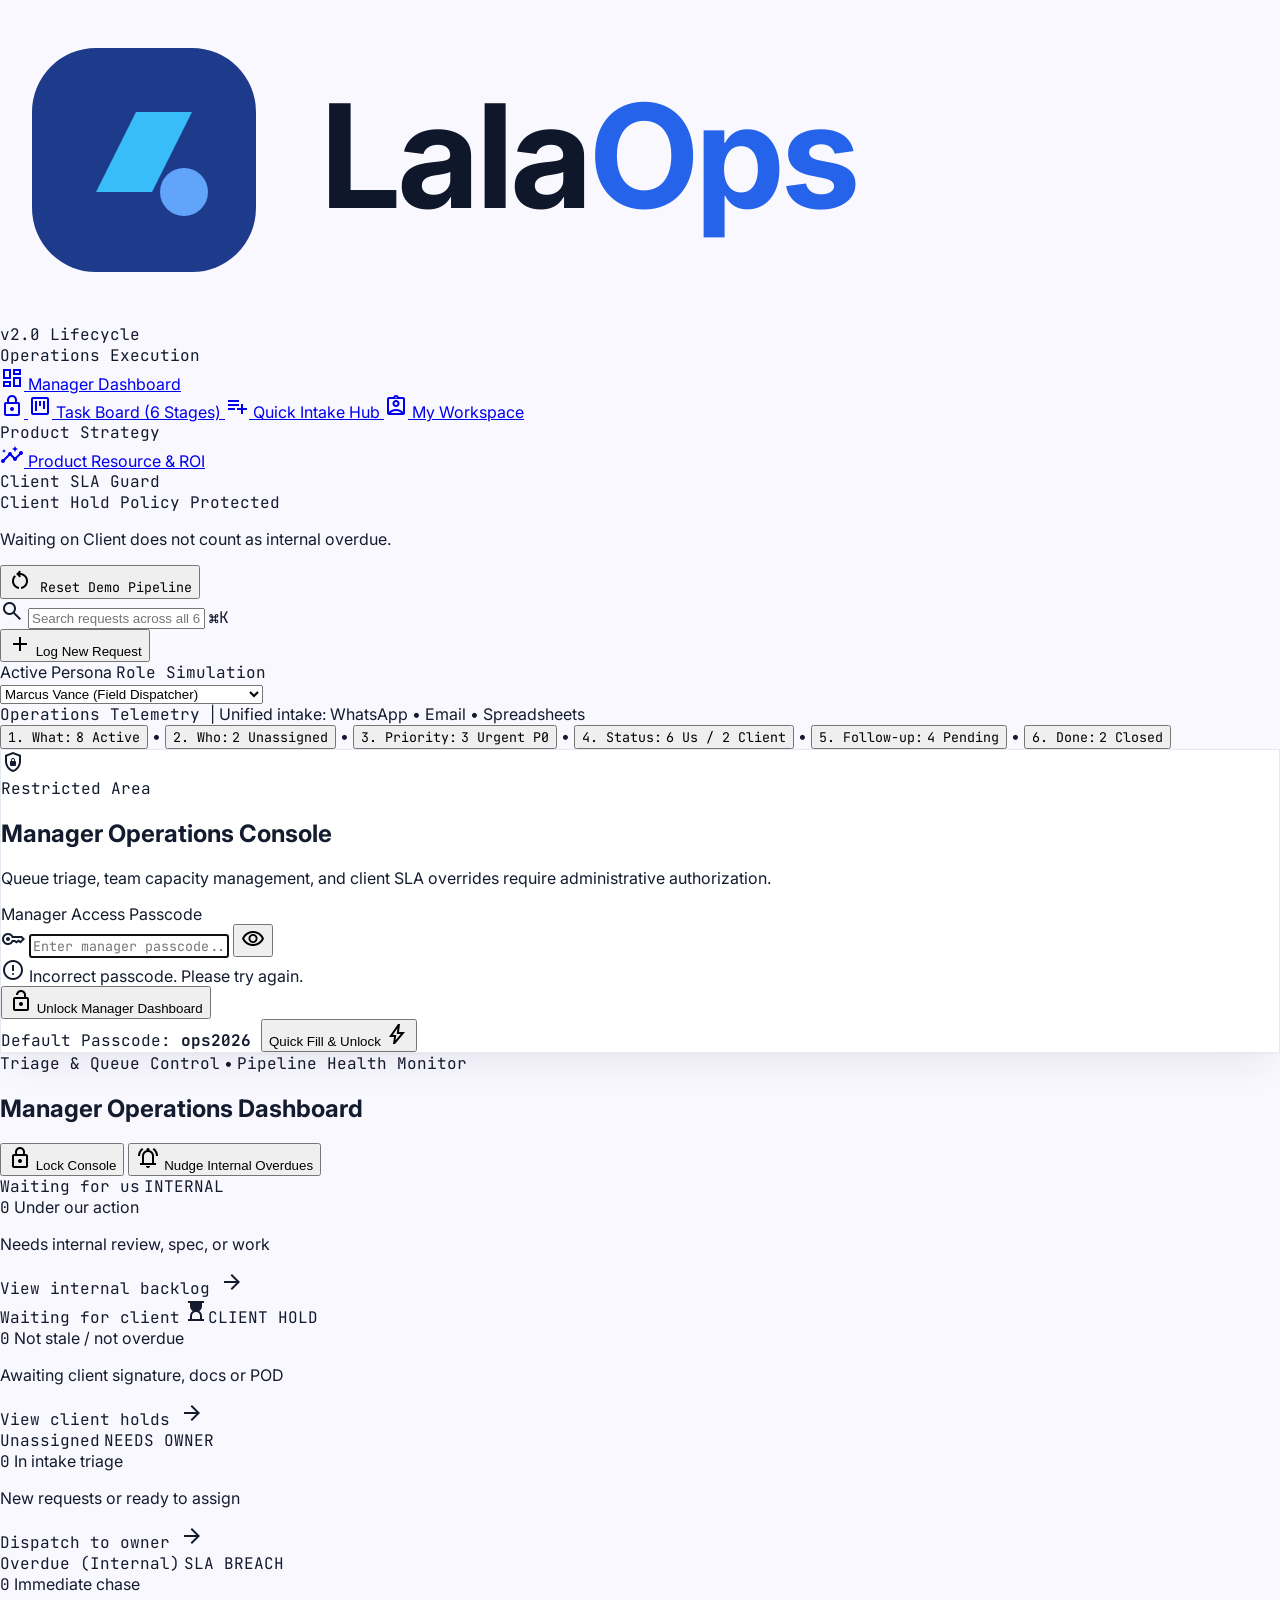
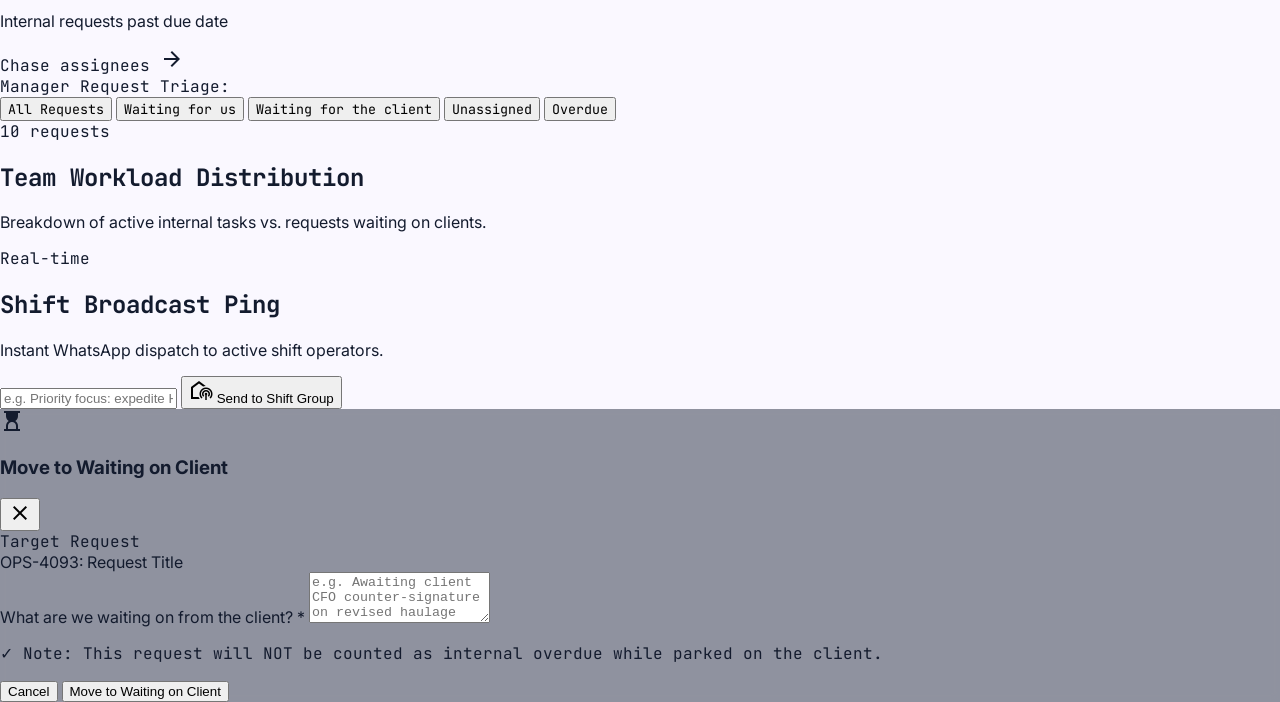
==== commit 9418077d: "Declutter UI/UX and add password lock for Manager Operations Dashboard" ====
--- a/index.html
+++ b/index.html
@@ -106,9 +106,12 @@
       <div class="px-space-base py-space-sm">
         <div class="text-outline text-[11px] font-semibold uppercase tracking-wider mb-2 px-space-xs font-mono">Operations Execution</div>
         <nav class="flex flex-col gap-1">
-          <a class="nav-item flex items-center gap-2.5 px-3 py-2 rounded-lg transition-colors text-on-surface-variant hover:bg-surface-container hover:text-on-surface text-sm font-medium" data-path="manager-dashboard" href="#manager-dashboard">
-            <span class="material-symbols-outlined text-[18px]">dashboard</span>
-            <span>Manager Dashboard</span>
+          <a class="nav-item flex items-center justify-between px-3 py-2 rounded-lg transition-colors text-on-surface-variant hover:bg-surface-container hover:text-on-surface text-sm font-medium" data-path="manager-dashboard" href="#manager-dashboard">
+            <div class="flex items-center gap-2.5">
+              <span class="material-symbols-outlined text-[18px]">dashboard</span>
+              <span>Manager Dashboard</span>
+            </div>
+            <span id="sidebar-manager-lock-icon" class="material-symbols-outlined text-[14px] text-slate-400" title="Password Protected">lock</span>
           </a>
           <a class="nav-item flex items-center gap-2.5 px-3 py-2 rounded-lg transition-colors text-on-surface-variant hover:bg-surface-container hover:text-on-surface text-sm font-medium" data-path="task-board" href="#task-board">
             <span class="material-symbols-outlined text-[18px]">view_kanban</span>
@@ -193,81 +196,141 @@
     <!-- MAIN CONTENT CONTAINER -->
     <main class="relative pt-16 bg-background min-h-screen w-full px-layout-margin-desktop pb-12">
 
-      <!-- THE 6 OPERATIONAL ESSENTIALS QUICK BAR -->
-      <div class="mt-4 mb-2 p-3 bg-white rounded-xl border border-slate-200 shadow-sm flex flex-wrap items-center justify-between gap-3">
+      <!-- UNIFIED TELEMETRY STRIP (6 OPERATIONAL ESSENTIALS) -->
+      <div class="mt-3 mb-4 px-4 py-2.5 bg-white rounded-xl border border-slate-200/80 shadow-xs flex flex-wrap items-center justify-between gap-3">
         <div class="flex items-center gap-2">
-          <span class="text-xs font-bold text-slate-900 font-mono uppercase tracking-wider flex items-center gap-1.5">
-            <span class="material-symbols-outlined text-[18px] text-primary">verified</span>
-            <span>Operations Hub:</span>
+          <span class="inline-flex items-center gap-1.5 text-xs font-semibold text-slate-800 font-mono">
+            <span class="w-2 h-2 rounded-full bg-emerald-500 animate-soft-pulse"></span>
+            <span>Operations Telemetry</span>
           </span>
-          <span class="text-xs text-slate-500 hidden md:inline">One place for WhatsApp, Email & Spreadsheet requests</span>
-        </div>
-        <div class="flex flex-wrap items-center gap-2 text-xs">
+          <span class="text-slate-300 hidden md:inline">|</span>
+          <span class="text-[11px] text-slate-500 hidden md:inline">Unified intake: WhatsApp • Email • Spreadsheets</span>
+        </div>
+
+        <div class="flex flex-wrap items-center gap-1 text-xs">
           <!-- 1. What needs to be done -->
-          <button onclick="window.LalaApp.setView('task-board'); const b = document.querySelector('[data-filter=\'all\']'); if(b) b.click();" class="px-2.5 py-1 rounded-lg bg-surface-container-low hover:bg-slate-100 text-slate-800 border border-slate-200 font-medium flex items-center gap-1.5 transition-colors" title="Filter to all active tasks that need to be done">
-            <span class="text-primary font-bold">1. What:</span>
+          <button onclick="window.LalaApp.setView('task-board'); const b = document.querySelector('[data-filter=\'all\']'); if(b) b.click();" class="px-2.5 py-1 rounded-lg hover:bg-slate-100 text-slate-700 font-medium flex items-center gap-1.5 transition-colors border border-transparent hover:border-slate-200" title="Filter to active requests">
+            <span class="text-slate-400 font-mono text-[11px]">1. What:</span>
             <span id="ess-count-what" class="font-mono font-bold text-slate-900">8 Active</span>
           </button>
 
+          <span class="text-slate-200 hidden sm:inline">•</span>
+
           <!-- 2. Who is responsible -->
-          <button onclick="window.LalaApp.setView('task-board'); const b = document.querySelector('[data-filter=\'unassigned\']'); if(b) b.click();" class="px-2.5 py-1 rounded-lg bg-purple-50 hover:bg-purple-100 text-purple-900 border border-purple-200 font-medium flex items-center gap-1.5 transition-colors" title="Filter to requests needing an owner">
-            <span class="text-purple-700 font-bold">2. Who:</span>
-            <span id="ess-count-who" class="font-mono font-bold text-purple-800">2 Unassigned</span>
+          <button onclick="window.LalaApp.setView('task-board'); const b = document.querySelector('[data-filter=\'unassigned\']'); if(b) b.click();" class="px-2.5 py-1 rounded-lg hover:bg-purple-50 text-slate-700 hover:text-purple-900 font-medium flex items-center gap-1.5 transition-colors border border-transparent hover:border-purple-200" title="Filter to requests needing an owner">
+            <span class="text-slate-400 font-mono text-[11px]">2. Who:</span>
+            <span id="ess-count-who" class="font-mono font-bold text-purple-700">2 Unassigned</span>
           </button>
 
+          <span class="text-slate-200 hidden sm:inline">•</span>
+
           <!-- 3. What the priority is -->
-          <button onclick="window.LalaApp.setView('task-board'); const b = document.querySelector('[data-filter=\'p0\']'); if(b) b.click();" class="px-2.5 py-1 rounded-lg bg-red-50 hover:bg-red-100 text-red-900 border border-red-200 font-medium flex items-center gap-1.5 transition-colors" title="Filter to urgent P0 tasks">
-            <span class="text-red-700 font-bold">3. Priority:</span>
-            <span id="ess-count-priority" class="font-mono font-bold text-red-800">2 Urgent P0</span>
+          <button onclick="window.LalaApp.setView('task-board'); const b = document.querySelector('[data-filter=\'p0\']'); if(b) b.click();" class="px-2.5 py-1 rounded-lg hover:bg-red-50 text-slate-700 hover:text-red-900 font-medium flex items-center gap-1.5 transition-colors border border-transparent hover:border-red-200" title="Filter to urgent P0 tasks">
+            <span class="text-slate-400 font-mono text-[11px]">3. Priority:</span>
+            <span id="ess-count-priority" class="font-mono font-bold text-red-600">2 Urgent P0</span>
           </button>
 
+          <span class="text-slate-200 hidden sm:inline">•</span>
+
           <!-- 4. What the current status is -->
-          <button onclick="window.LalaApp.setView('manager-dashboard')" class="px-2.5 py-1 rounded-lg bg-blue-50 hover:bg-blue-100 text-blue-900 border border-blue-200 font-medium flex items-center gap-1.5 transition-colors" title="View breakdown of internal status vs client hold">
-            <span class="text-blue-700 font-bold">4. Status:</span>
-            <span id="ess-count-status" class="font-mono font-bold text-blue-800">6 Us / 2 Client</span>
+          <button onclick="window.LalaApp.setView('manager-dashboard')" class="px-2.5 py-1 rounded-lg hover:bg-blue-50 text-slate-700 hover:text-blue-900 font-medium flex items-center gap-1.5 transition-colors border border-transparent hover:border-blue-200" title="View breakdown of internal status vs client hold">
+            <span class="text-slate-400 font-mono text-[11px]">4. Status:</span>
+            <span id="ess-count-status" class="font-mono font-bold text-blue-700">6 Us / 2 Client</span>
           </button>
 
+          <span class="text-slate-200 hidden sm:inline">•</span>
+
           <!-- 5. What needs a follow-up -->
-          <button onclick="window.LalaApp.setView('task-board'); const b = document.querySelector('[data-filter=\'needs-followup\']'); if(b) b.click();" class="px-2.5 py-1 rounded-lg bg-amber-50 hover:bg-amber-100 text-amber-900 border border-amber-200 font-medium flex items-center gap-1.5 transition-colors" title="Filter to requests requiring follow-up">
-            <span class="text-amber-700 font-bold flex items-center gap-1">
-              <span class="material-symbols-outlined text-[13px]">notification_important</span>
-              <span>5. Follow-up:</span>
-            </span>
-            <span id="ess-count-followup" class="font-mono font-bold text-amber-800">4 Pending</span>
+          <button onclick="window.LalaApp.setView('task-board'); const b = document.querySelector('[data-filter=\'needs-followup\']'); if(b) b.click();" class="px-2.5 py-1 rounded-lg hover:bg-amber-50 text-slate-700 hover:text-amber-900 font-medium flex items-center gap-1.5 transition-colors border border-transparent hover:border-amber-200" title="Filter to requests requiring follow-up">
+            <span class="text-slate-400 font-mono text-[11px]">5. Follow-up:</span>
+            <span id="ess-count-followup" class="font-mono font-bold text-amber-700">4 Pending</span>
           </button>
 
+          <span class="text-slate-200 hidden sm:inline">•</span>
+
           <!-- 6. What has already been done -->
-          <button onclick="window.LalaApp.setView('task-board'); const b = document.querySelector('[data-filter=\'already-done\']'); if(b) b.click();" class="px-2.5 py-1 rounded-lg bg-emerald-50 hover:bg-emerald-100 text-emerald-900 border border-emerald-200 font-medium flex items-center gap-1.5 transition-colors" title="Filter to completed closed tasks">
-            <span class="text-emerald-700 font-bold flex items-center gap-1">
-              <span class="material-symbols-outlined text-[13px]">check_circle</span>
-              <span>6. Done:</span>
-            </span>
-            <span id="ess-count-done" class="font-mono font-bold text-emerald-800">2 Closed</span>
+          <button onclick="window.LalaApp.setView('task-board'); const b = document.querySelector('[data-filter=\'already-done\']'); if(b) b.click();" class="px-2.5 py-1 rounded-lg hover:bg-emerald-50 text-slate-700 hover:text-emerald-900 font-medium flex items-center gap-1.5 transition-colors border border-transparent hover:border-emerald-200" title="Filter to completed closed tasks">
+            <span class="text-slate-400 font-mono text-[11px]">6. Done:</span>
+            <span id="ess-count-done" class="font-mono font-bold text-emerald-700">2 Closed</span>
           </button>
         </div>
       </div>
 
       <!-- ======================================================================== -->
-      <!-- VIEW 1: MANAGER OPERATIONS DASHBOARD                                      -->
+      <!-- VIEW 1: MANAGER OPERATIONS DASHBOARD (PASSWORD PROTECTED)                 -->
       <!-- ======================================================================== -->
       <section id="view-manager-dashboard" class="view-section active py-4">
-        <!-- Dashboard Header -->
-        <div class="flex flex-wrap items-center justify-between gap-space-md mb-5">
-          <div>
-            <div class="flex items-center gap-2 mb-1">
-              <span class="px-2 py-0.5 rounded bg-blue-100 text-blue-900 font-mono text-xs font-semibold">Triage & Queue Control</span>
-              <span class="text-slate-400">•</span>
-              <span class="text-xs text-slate-500 font-mono">Pipeline Health Monitor</span>
-            </div>
-            <h1 class="text-2xl font-bold text-on-surface tracking-tight">Manager Operations Dashboard</h1>
-          </div>
-          <div class="flex items-center gap-3">
-            <button id="trigger-batch-chase" class="px-4 py-2 rounded-lg bg-primary text-white text-xs font-semibold flex items-center gap-1.5 shadow-sm hover:bg-primary-container transition-all active:scale-[0.99]" type="button">
-              <span class="material-symbols-outlined text-[16px]">notifications_active</span>
-              <span>Nudge Internal Overdues</span>
-            </button>
-          </div>
-        </div>
+
+        <!-- 🔒 MANAGER PASSWORD LOCK SCREEN -->
+        <div id="manager-lock-screen" class="py-12 flex items-center justify-center min-h-[500px]">
+          <div class="lock-card max-w-md w-full rounded-2xl p-8 text-center relative overflow-hidden border border-slate-200">
+            <div class="w-16 h-16 rounded-2xl bg-blue-50 border border-blue-100 flex items-center justify-center mx-auto mb-4 text-primary shadow-xs">
+              <span class="material-symbols-outlined text-[32px]">shield_lock</span>
+            </div>
+            
+            <span class="inline-flex items-center gap-1 px-2.5 py-0.5 rounded-full bg-blue-50 text-blue-800 text-[10px] font-bold font-mono tracking-wider uppercase mb-2 border border-blue-100">
+              Restricted Area
+            </span>
+            <h2 class="text-xl font-bold text-slate-900 tracking-tight mb-1.5">Manager Operations Console</h2>
+            <p class="text-xs text-slate-500 mb-6 leading-relaxed">
+              Queue triage, team capacity management, and client SLA overrides require administrative authorization.
+            </p>
+
+            <form id="manager-auth-form" onsubmit="window.LalaApp.handleManagerLogin(event)" class="space-y-4">
+              <div class="text-left">
+                <label for="manager-passcode-input" class="block text-xs font-semibold text-slate-700 mb-1.5">Manager Access Passcode</label>
+                <div class="relative flex items-center">
+                  <span class="material-symbols-outlined absolute left-3 text-slate-400 text-[18px]">key</span>
+                  <input id="manager-passcode-input" type="password" placeholder="Enter manager passcode..." autocomplete="current-password" class="w-full h-10 pl-9 pr-10 bg-slate-50 border border-slate-200 rounded-xl text-xs font-mono tracking-widest text-slate-900 focus:outline-none focus:ring-2 focus:ring-primary focus:bg-white transition-all"/>
+                  <button type="button" onclick="window.LalaApp.togglePasswordVisibility('manager-passcode-input', this)" class="absolute right-3 text-slate-400 hover:text-slate-600 focus:outline-none" title="Toggle password visibility">
+                    <span class="material-symbols-outlined text-[18px]">visibility</span>
+                  </button>
+                </div>
+                <div id="manager-auth-error" class="hidden text-[11px] text-red-600 font-medium mt-1.5 flex items-center gap-1">
+                  <span class="material-symbols-outlined text-[14px]">error</span>
+                  <span>Incorrect passcode. Please try again.</span>
+                </div>
+              </div>
+
+              <button type="submit" class="w-full h-10 bg-primary hover:bg-primary-container text-white font-semibold text-xs rounded-xl shadow-sm transition-all flex items-center justify-center gap-2 active:scale-[0.99]">
+                <span class="material-symbols-outlined text-[18px]">lock_open</span>
+                <span>Unlock Manager Dashboard</span>
+              </button>
+
+              <div class="pt-3 border-t border-slate-100 flex items-center justify-between text-[11px] text-slate-400 font-mono">
+                <span>Default Passcode: <strong class="text-slate-700">ops2026</strong></span>
+                <button type="button" onclick="window.LalaApp.quickFillManagerPasscode()" class="text-primary hover:underline font-semibold flex items-center gap-0.5">
+                  <span>Quick Fill & Unlock</span>
+                  <span class="material-symbols-outlined text-[12px]">bolt</span>
+                </button>
+              </div>
+            </form>
+          </div>
+        </div>
+
+        <!-- 🔓 UNLOCKED MANAGER OPERATIONS CONTENT -->
+        <div id="manager-unlocked-content" class="hidden">
+          <!-- Dashboard Header -->
+          <div class="flex flex-wrap items-center justify-between gap-space-md mb-5">
+            <div>
+              <div class="flex items-center gap-2 mb-1">
+                <span class="px-2 py-0.5 rounded bg-blue-100 text-blue-900 font-mono text-xs font-semibold">Triage & Queue Control</span>
+                <span class="text-slate-400">•</span>
+                <span class="text-xs text-slate-500 font-mono">Pipeline Health Monitor</span>
+              </div>
+              <h1 class="text-2xl font-bold text-on-surface tracking-tight">Manager Operations Dashboard</h1>
+            </div>
+            <div class="flex items-center gap-2.5">
+              <button onclick="window.LalaApp.lockManagerDashboard()" class="h-9 px-3 rounded-lg border border-slate-200 bg-white hover:bg-slate-50 text-slate-700 text-xs font-semibold flex items-center gap-1.5 shadow-sm transition-all" type="button" title="Lock manager console session">
+                <span class="material-symbols-outlined text-[16px] text-slate-500">lock</span>
+                <span>Lock Console</span>
+              </button>
+              <button id="trigger-batch-chase" class="h-9 px-4 rounded-lg bg-primary text-white text-xs font-semibold flex items-center gap-1.5 shadow-sm hover:bg-primary-container transition-all active:scale-[0.99]" type="button">
+                <span class="material-symbols-outlined text-[16px]">notifications_active</span>
+                <span>Nudge Internal Overdues</span>
+              </button>
+            </div>
+          </div>
 
         <!-- EXACT 4 KPI CARDS REQUESTED -->
         <div class="grid grid-cols-1 sm:grid-cols-2 lg:grid-cols-4 gap-4 mb-6">
@@ -411,6 +474,8 @@
             </div>
           </div>
         </div>
+        <!-- End manager-unlocked-content -->
+        </div>
       </section>
 
       <!-- ======================================================================== -->
@@ -443,114 +508,126 @@
           </button>
         </div>
 
-        <!-- Filter Pills -->
-        <div class="flex items-center gap-2 overflow-x-auto pb-3 mb-4 text-nowrap">
-          <button data-filter="all" class="filter-pill active px-3 py-1 rounded-full bg-primary-container text-white text-xs font-semibold transition-all shadow-sm">
-            All Active <span id="pill-count-all" class="ml-1 opacity-80 font-mono">0</span>
-          </button>
-          <button data-filter="needs-followup" class="filter-pill px-3 py-1 rounded-full bg-white text-amber-900 border border-amber-300 hover:bg-amber-50 text-xs font-semibold transition-all shadow-sm flex items-center gap-1">
-            <span class="material-symbols-outlined text-[14px] text-amber-600">notification_important</span>
-            Needs Follow-up <span id="pill-count-followup" class="ml-0.5 font-mono font-bold text-amber-700">0</span>
-          </button>
-          <button data-filter="waiting-us" class="filter-pill px-3 py-1 rounded-full bg-white text-slate-600 border border-slate-200 hover:bg-slate-50 text-xs font-semibold transition-all shadow-sm">
-            Waiting for us <span id="pill-count-waiting-us" class="ml-1 text-blue-700 font-mono font-bold">0</span>
-          </button>
-          <button data-filter="waiting-client" class="filter-pill px-3 py-1 rounded-full bg-white text-sky-800 border border-sky-300 hover:bg-sky-50 text-xs font-semibold transition-all shadow-sm flex items-center gap-1">
-            <span class="material-symbols-outlined text-[13px]">hourglass_top</span>
-            Waiting on Client <span id="pill-count-waiting-client" class="ml-0.5 font-mono font-bold text-sky-700">0</span>
-          </button>
-          <button data-filter="unassigned" class="filter-pill px-3 py-1 rounded-full bg-white text-purple-700 border border-purple-200 hover:bg-purple-50 text-xs font-semibold transition-all shadow-sm">
-            Unassigned <span id="pill-count-unassigned" class="ml-1 font-mono font-bold text-purple-700">0</span>
-          </button>
-          <button data-filter="overdue" class="filter-pill px-3 py-1 rounded-full bg-white text-red-600 border border-red-200 hover:bg-red-50 text-xs font-semibold transition-all shadow-sm flex items-center gap-1">
-            <span class="h-1.5 w-1.5 rounded-full bg-red-600"></span>
-            Overdue <span id="pill-count-overdue" class="ml-0.5 font-mono font-bold">0</span>
-          </button>
-          <button data-filter="already-done" class="filter-pill px-3 py-1 rounded-full bg-white text-emerald-800 border border-emerald-300 hover:bg-emerald-50 text-xs font-semibold transition-all shadow-sm flex items-center gap-1">
-            <span class="material-symbols-outlined text-[14px]">check_circle</span>
-            Already Done <span id="pill-count-done" class="ml-0.5 font-mono font-bold text-emerald-700">0</span>
-          </button>
-          <button data-filter="my-tasks" class="filter-pill px-3 py-1 rounded-full bg-white text-slate-600 border border-slate-200 hover:bg-slate-50 text-xs font-semibold transition-all shadow-sm">
-            My Tasks <span id="pill-count-my" class="ml-1 text-primary font-mono">0</span>
-          </button>
-          <button data-filter="p0" class="filter-pill px-3 py-1 rounded-full bg-white text-slate-600 border border-slate-200 hover:bg-slate-50 text-xs font-semibold transition-all shadow-sm">
-            [P0] Urgent
-          </button>
+        <!-- Refined Filter Toolbar -->
+        <div class="flex flex-wrap items-center justify-between gap-3 mb-5 p-2 bg-white rounded-xl border border-slate-200/80 shadow-xs">
+          <!-- Primary Lifecycle Tabs -->
+          <div class="inline-flex p-1 bg-slate-100 rounded-lg gap-1">
+            <button data-filter="all" class="filter-pill active px-3 py-1.5 rounded-md bg-primary-container text-white text-xs font-semibold transition-all shadow-xs">
+              All Active <span id="pill-count-all" class="ml-1 opacity-80 font-mono">0</span>
+            </button>
+            <button data-filter="needs-followup" class="filter-pill px-3 py-1.5 rounded-md text-slate-600 hover:text-slate-900 text-xs font-semibold transition-all flex items-center gap-1">
+              <span class="material-symbols-outlined text-[14px] text-amber-600">notification_important</span>
+              <span>Needs Follow-up</span>
+              <span id="pill-count-followup" class="ml-0.5 font-mono font-bold text-amber-700">0</span>
+            </button>
+            <button data-filter="waiting-client" class="filter-pill px-3 py-1.5 rounded-md text-slate-600 hover:text-slate-900 text-xs font-semibold transition-all flex items-center gap-1">
+              <span class="material-symbols-outlined text-[13px] text-sky-600">hourglass_top</span>
+              <span>Waiting on Client</span>
+              <span id="pill-count-waiting-client" class="ml-0.5 font-mono font-bold text-sky-700">0</span>
+            </button>
+            <button data-filter="already-done" class="filter-pill px-3 py-1.5 rounded-md text-slate-600 hover:text-slate-900 text-xs font-semibold transition-all flex items-center gap-1">
+              <span class="material-symbols-outlined text-[14px] text-emerald-600">check_circle</span>
+              <span>Completed</span>
+              <span id="pill-count-done" class="ml-0.5 font-mono font-bold text-emerald-700">0</span>
+            </button>
+          </div>
+
+          <!-- Secondary Criteria Chips -->
+          <div class="flex items-center gap-1.5 text-xs flex-wrap">
+            <span class="text-slate-400 font-mono text-[11px] hidden sm:inline mr-1">Filter:</span>
+            <button data-filter="waiting-us" class="filter-pill px-2.5 py-1 rounded-lg bg-slate-50 hover:bg-slate-100 text-slate-600 border border-slate-200 text-xs font-medium transition-all">
+              Waiting for us <span id="pill-count-waiting-us" class="ml-1 text-blue-700 font-mono font-bold">0</span>
+            </button>
+            <button data-filter="unassigned" class="filter-pill px-2.5 py-1 rounded-lg bg-slate-50 hover:bg-purple-50 text-slate-600 hover:text-purple-700 border border-slate-200 text-xs font-medium transition-all">
+              Unassigned <span id="pill-count-unassigned" class="ml-1 font-mono font-bold text-purple-700">0</span>
+            </button>
+            <button data-filter="overdue" class="filter-pill px-2.5 py-1 rounded-lg bg-slate-50 hover:bg-red-50 text-slate-600 hover:text-red-700 border border-slate-200 text-xs font-medium transition-all flex items-center gap-1">
+              <span class="h-1.5 w-1.5 rounded-full bg-red-600"></span>
+              <span>Overdue</span>
+              <span id="pill-count-overdue" class="ml-0.5 font-mono font-bold">0</span>
+            </button>
+            <button data-filter="p0" class="filter-pill px-2.5 py-1 rounded-lg bg-slate-50 hover:bg-red-50 text-slate-600 hover:text-red-700 border border-slate-200 text-xs font-medium transition-all">
+              [P0] Urgent
+            </button>
+            <button data-filter="my-tasks" class="filter-pill px-2.5 py-1 rounded-lg bg-slate-50 hover:bg-slate-100 text-slate-600 border border-slate-200 text-xs font-medium transition-all">
+              My Tasks <span id="pill-count-my" class="ml-1 text-primary font-mono">0</span>
+            </button>
+          </div>
         </div>
 
         <!-- 6-COLUMN KANBAN BOARD -->
         <div id="board-kanban-container" class="grid grid-cols-1 md:grid-cols-2 lg:grid-cols-3 xl:grid-cols-6 gap-3 items-start overflow-x-auto pb-4">
           <!-- 1. New Request -->
-          <div class="kanban-column bg-purple-50/40 p-2.5 rounded-xl border border-purple-200/80 flex flex-col gap-2.5 min-h-[520px]">
-            <div class="flex items-center justify-between pb-2 border-b border-purple-200">
+          <div class="kanban-column bg-slate-100/70 p-2.5 rounded-xl border border-slate-200/80 flex flex-col gap-2.5 min-h-[520px]">
+            <div class="flex items-center justify-between pb-2 border-b border-slate-200">
               <div class="flex items-center gap-1.5">
                 <span class="w-2 h-2 rounded-full bg-purple-600"></span>
-                <span class="text-[11px] font-bold text-purple-900 uppercase tracking-wider font-mono">New Request</span>
-              </div>
-              <span id="count-col-new-request" class="font-mono text-xs font-bold text-purple-800 bg-white px-2 py-0.5 rounded-full border border-purple-200">0</span>
+                <span class="text-[11px] font-bold text-slate-800 uppercase tracking-wider font-mono">New Request</span>
+              </div>
+              <span id="count-col-new-request" class="font-mono text-xs font-bold text-slate-700 bg-white px-2 py-0.5 rounded-full border border-slate-200 shadow-2xs">0</span>
             </div>
             <div id="col-new-request" class="flex flex-col gap-2.5"></div>
           </div>
 
           <!-- 2. Needs Clarification -->
-          <div class="kanban-column bg-amber-50/40 p-2.5 rounded-xl border border-amber-200/80 flex flex-col gap-2.5 min-h-[520px]">
-            <div class="flex items-center justify-between pb-2 border-b border-amber-200">
+          <div class="kanban-column bg-slate-100/70 p-2.5 rounded-xl border border-slate-200/80 flex flex-col gap-2.5 min-h-[520px]">
+            <div class="flex items-center justify-between pb-2 border-b border-slate-200">
               <div class="flex items-center gap-1.5">
                 <span class="w-2 h-2 rounded-full bg-amber-500"></span>
-                <span class="text-[11px] font-bold text-amber-900 uppercase tracking-wider font-mono">Clarify</span>
-              </div>
-              <span id="count-col-needs-clarification" class="font-mono text-xs font-bold text-amber-800 bg-white px-2 py-0.5 rounded-full border border-amber-200">0</span>
+                <span class="text-[11px] font-bold text-slate-800 uppercase tracking-wider font-mono">Clarify</span>
+              </div>
+              <span id="count-col-needs-clarification" class="font-mono text-xs font-bold text-slate-700 bg-white px-2 py-0.5 rounded-full border border-slate-200 shadow-2xs">0</span>
             </div>
             <div id="col-needs-clarification" class="flex flex-col gap-2.5"></div>
           </div>
 
           <!-- 3. Ready to Assign -->
-          <div class="kanban-column bg-sky-50/40 p-2.5 rounded-xl border border-sky-200/80 flex flex-col gap-2.5 min-h-[520px]">
-            <div class="flex items-center justify-between pb-2 border-b border-sky-200">
+          <div class="kanban-column bg-slate-100/70 p-2.5 rounded-xl border border-slate-200/80 flex flex-col gap-2.5 min-h-[520px]">
+            <div class="flex items-center justify-between pb-2 border-b border-slate-200">
               <div class="flex items-center gap-1.5">
                 <span class="w-2 h-2 rounded-full bg-sky-500"></span>
-                <span class="text-[11px] font-bold text-sky-900 uppercase tracking-wider font-mono">Ready to Assign</span>
-              </div>
-              <span id="count-col-ready-to-assign" class="font-mono text-xs font-bold text-sky-800 bg-white px-2 py-0.5 rounded-full border border-sky-200">0</span>
+                <span class="text-[11px] font-bold text-slate-800 uppercase tracking-wider font-mono">Ready to Assign</span>
+              </div>
+              <span id="count-col-ready-to-assign" class="font-mono text-xs font-bold text-slate-700 bg-white px-2 py-0.5 rounded-full border border-slate-200 shadow-2xs">0</span>
             </div>
             <div id="col-ready-to-assign" class="flex flex-col gap-2.5"></div>
           </div>
 
           <!-- 4. In Progress -->
-          <div class="kanban-column bg-blue-50/40 p-2.5 rounded-xl border border-blue-200/80 flex flex-col gap-2.5 min-h-[520px]">
-            <div class="flex items-center justify-between pb-2 border-b border-blue-200">
+          <div class="kanban-column bg-slate-100/70 p-2.5 rounded-xl border border-slate-200/80 flex flex-col gap-2.5 min-h-[520px]">
+            <div class="flex items-center justify-between pb-2 border-b border-slate-200">
               <div class="flex items-center gap-1.5">
                 <span class="w-2 h-2 rounded-full bg-blue-600"></span>
-                <span class="text-[11px] font-bold text-blue-900 uppercase tracking-wider font-mono">In Progress</span>
-              </div>
-              <span id="count-col-in-progress" class="font-mono text-xs font-bold text-blue-800 bg-white px-2 py-0.5 rounded-full border border-blue-200">0</span>
+                <span class="text-[11px] font-bold text-slate-800 uppercase tracking-wider font-mono">In Progress</span>
+              </div>
+              <span id="count-col-in-progress" class="font-mono text-xs font-bold text-slate-700 bg-white px-2 py-0.5 rounded-full border border-slate-200 shadow-2xs">0</span>
             </div>
             <div id="col-in-progress" class="flex flex-col gap-2.5"></div>
           </div>
 
           <!-- 5. Waiting on Client (Distinct Protected styling) -->
-          <div class="kanban-column bg-sky-50/70 p-2.5 rounded-xl border-2 border-sky-300 flex flex-col gap-2.5 min-h-[520px]">
+          <div class="kanban-column bg-sky-50/40 p-2.5 rounded-xl border border-sky-200/80 flex flex-col gap-2.5 min-h-[520px]">
             <div class="flex items-center justify-between pb-2 border-b border-sky-200">
               <div class="flex items-center gap-1.5">
                 <span class="material-symbols-outlined text-[15px] text-sky-600">hourglass_top</span>
                 <span class="text-[11px] font-bold text-sky-900 uppercase tracking-wider font-mono">Waiting on Client</span>
               </div>
-              <span id="count-col-waiting-on-client" class="font-mono text-xs font-bold text-sky-800 bg-white px-2 py-0.5 rounded-full border border-sky-300">0</span>
-            </div>
-            <div class="text-[10px] font-mono text-sky-700 bg-sky-100/80 p-1.5 rounded text-center">
+              <span id="count-col-waiting-on-client" class="font-mono text-xs font-bold text-sky-800 bg-white px-2 py-0.5 rounded-full border border-sky-200 shadow-2xs">0</span>
+            </div>
+            <div class="text-[10px] font-mono text-sky-700 bg-sky-100/70 p-1.5 rounded text-center">
               Client hold • Not stale/overdue
             </div>
             <div id="col-waiting-on-client" class="flex flex-col gap-2.5"></div>
           </div>
 
           <!-- 6. Done -->
-          <div class="kanban-column bg-emerald-50/40 p-2.5 rounded-xl border border-emerald-200/80 flex flex-col gap-2.5 min-h-[520px]">
+          <div class="kanban-column bg-emerald-50/30 p-2.5 rounded-xl border border-emerald-200/70 flex flex-col gap-2.5 min-h-[520px]">
             <div class="flex items-center justify-between pb-2 border-b border-emerald-200">
               <div class="flex items-center gap-1.5">
                 <span class="w-2 h-2 rounded-full bg-emerald-600"></span>
                 <span class="text-[11px] font-bold text-emerald-900 uppercase tracking-wider font-mono">Done</span>
               </div>
-              <span id="count-col-done" class="font-mono text-xs font-bold text-emerald-800 bg-white px-2 py-0.5 rounded-full border border-emerald-200">0</span>
+              <span id="count-col-done" class="font-mono text-xs font-bold text-emerald-800 bg-white px-2 py-0.5 rounded-full border border-emerald-200 shadow-2xs">0</span>
             </div>
             <div id="col-done" class="flex flex-col gap-2.5"></div>
           </div>
--- a/styles.css
+++ b/styles.css
@@ -274,6 +274,24 @@
   animation: softPulse 2s cubic-bezier(0.4, 0, 0.6, 1) infinite;
 }
 
+/* Shake animation for incorrect passcode */
+@keyframes shakeLock {
+  0%, 100% { transform: translateX(0); }
+  20%, 60% { transform: translateX(-6px); }
+  40%, 80% { transform: translateX(6px); }
+}
+.shake-error {
+  animation: shakeLock 0.38s ease-in-out;
+}
+
+/* Subtle glassmorphism card for lock screen */
+.lock-card {
+  background: rgba(255, 255, 255, 0.98);
+  backdrop-filter: blur(12px);
+  border: 1px solid rgba(226, 232, 240, 0.9);
+  box-shadow: 0 20px 35px -10px rgba(15, 23, 42, 0.08), 0 1px 3px rgba(0, 0, 0, 0.03);
+}
+
 /* Print Friendly Styles for Executive Pitch */
 @media print {
   aside, header, #toast-container, .no-print {
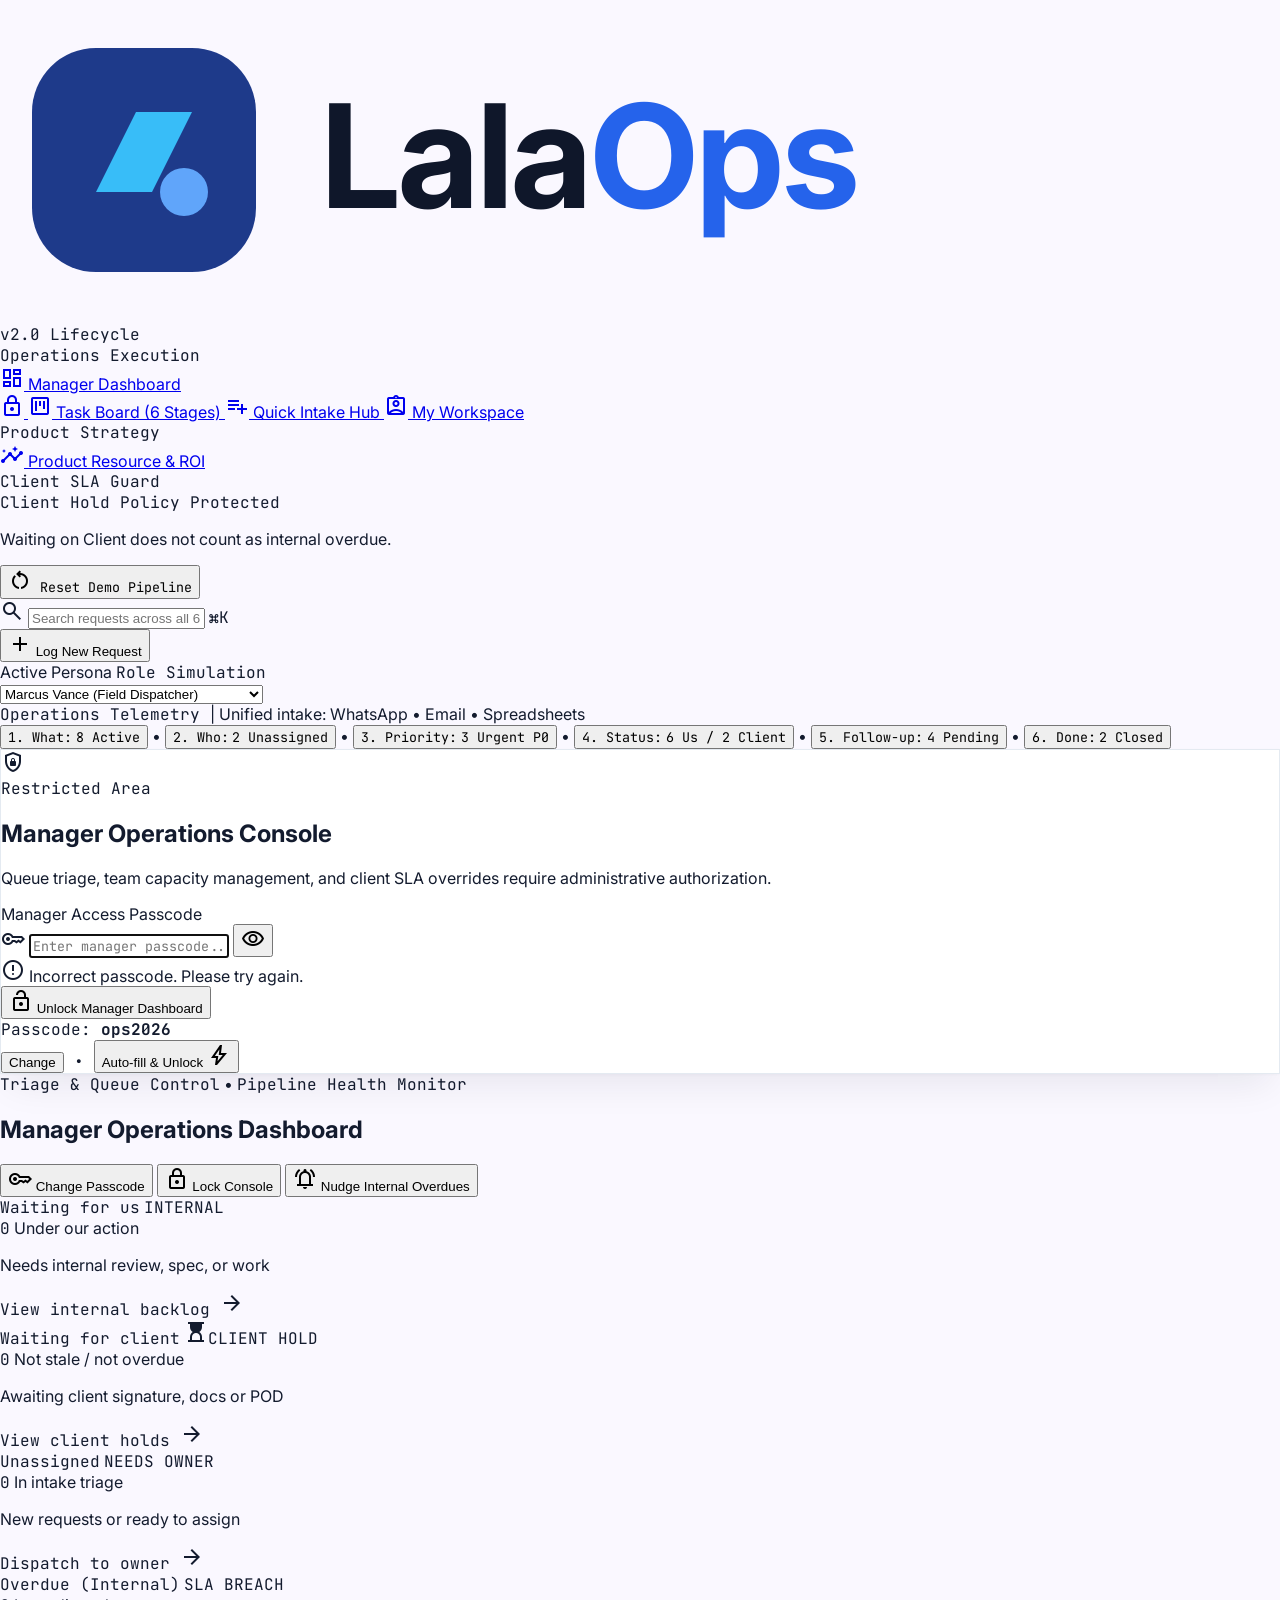
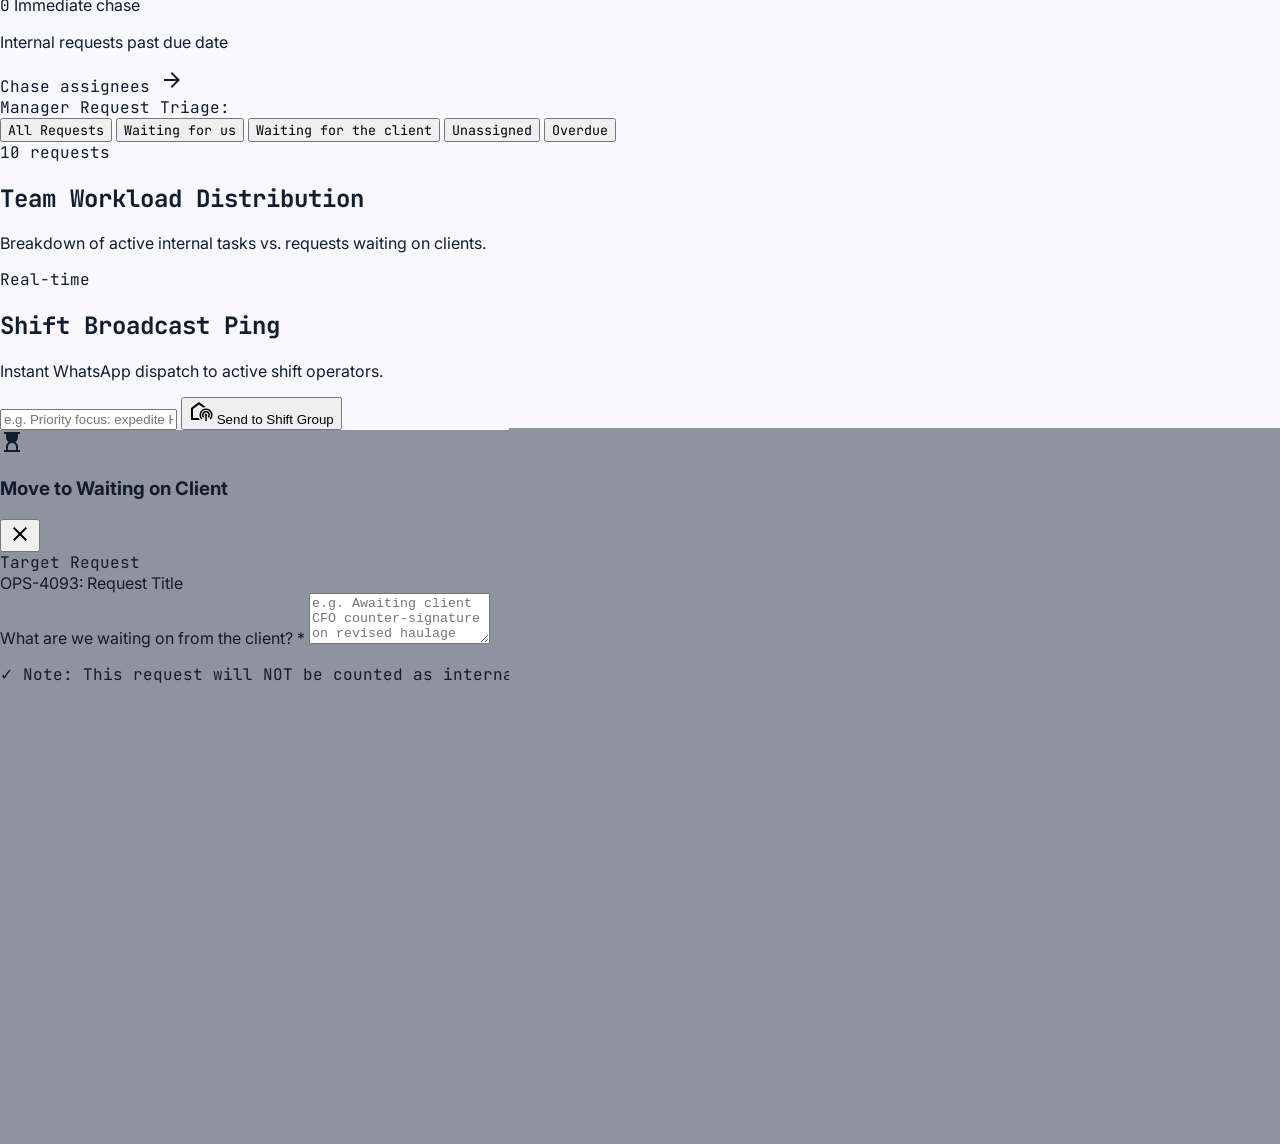
==== commit 1d86367c: "Add self-service Manager Passcode change, persistence, and reset features" ====
--- a/index.html
+++ b/index.html
@@ -298,11 +298,17 @@
               </button>
 
               <div class="pt-3 border-t border-slate-100 flex items-center justify-between text-[11px] text-slate-400 font-mono">
-                <span>Default Passcode: <strong class="text-slate-700">ops2026</strong></span>
-                <button type="button" onclick="window.LalaApp.quickFillManagerPasscode()" class="text-primary hover:underline font-semibold flex items-center gap-0.5">
-                  <span>Quick Fill & Unlock</span>
-                  <span class="material-symbols-outlined text-[12px]">bolt</span>
-                </button>
+                <span>Passcode: <strong class="text-slate-700" id="lock-screen-hint-passcode">ops2026</strong></span>
+                <div class="flex items-center gap-2">
+                  <button type="button" onclick="window.LalaApp.openChangePasscodeModal()" class="text-slate-500 hover:text-slate-800 hover:underline">
+                    Change
+                  </button>
+                  <span>•</span>
+                  <button type="button" onclick="window.LalaApp.quickFillManagerPasscode()" class="text-primary hover:underline font-semibold flex items-center gap-0.5">
+                    <span>Auto-fill & Unlock</span>
+                    <span class="material-symbols-outlined text-[12px]">bolt</span>
+                  </button>
+                </div>
               </div>
             </form>
           </div>
@@ -320,7 +326,11 @@
               </div>
               <h1 class="text-2xl font-bold text-on-surface tracking-tight">Manager Operations Dashboard</h1>
             </div>
-            <div class="flex items-center gap-2.5">
+            <div class="flex items-center gap-2">
+              <button onclick="window.LalaApp.openChangePasscodeModal()" class="h-9 px-3 rounded-lg border border-slate-200 bg-white hover:bg-slate-50 text-slate-700 text-xs font-semibold flex items-center gap-1.5 shadow-sm transition-all" type="button" title="Change manager passcode">
+                <span class="material-symbols-outlined text-[16px] text-slate-500">key</span>
+                <span>Change Passcode</span>
+              </button>
               <button onclick="window.LalaApp.lockManagerDashboard()" class="h-9 px-3 rounded-lg border border-slate-200 bg-white hover:bg-slate-50 text-slate-700 text-xs font-semibold flex items-center gap-1.5 shadow-sm transition-all" type="button" title="Lock manager console session">
                 <span class="material-symbols-outlined text-[16px] text-slate-500">lock</span>
                 <span>Lock Console</span>
@@ -1092,6 +1102,117 @@
         </button>
       </div>
     </div>
+  <!-- CHANGE MANAGER PASSCODE MODAL -->
+  <div id="change-passcode-modal" class="hidden fixed inset-0 bg-slate-900/50 backdrop-blur-sm z-50 flex items-center justify-center p-4">
+    <div class="bg-white rounded-2xl max-w-md w-full shadow-2xl border border-slate-100 overflow-hidden animate-in fade-in zoom-in duration-150">
+      <div class="p-6 border-b border-slate-100 flex items-center justify-between bg-slate-50/50">
+        <div class="flex items-center gap-3">
+          <div class="w-10 h-10 rounded-xl bg-primary-container/20 text-primary flex items-center justify-center">
+            <span class="material-symbols-outlined text-[22px]">key</span>
+          </div>
+          <div>
+            <h3 class="text-base font-bold text-slate-900">Change Manager Passcode</h3>
+            <p class="text-xs text-slate-500">Update the access code for Manager Operations Dashboard</p>
+          </div>
+        </div>
+        <button type="button" onclick="window.LalaApp.closeChangePasscodeModal()" class="w-8 h-8 rounded-lg text-slate-400 hover:text-slate-700 hover:bg-slate-100 flex items-center justify-center transition-colors">
+          <span class="material-symbols-outlined text-lg">close</span>
+        </button>
+      </div>
+
+      <form id="change-passcode-form" onsubmit="window.LalaApp.submitChangePasscode(event)" class="p-6 space-y-4">
+        <div id="change-passcode-error" class="hidden p-3 rounded-lg bg-rose-50 border border-rose-200 text-rose-700 text-xs flex items-center gap-2">
+          <span class="material-symbols-outlined text-sm">error</span>
+          <span id="change-passcode-error-msg">Incorrect current passcode</span>
+        </div>
+
+        <div>
+          <label class="block text-xs font-bold text-slate-700 mb-1.5" for="change-passcode-current">
+            Current Passcode *
+          </label>
+          <div class="relative">
+            <input 
+              type="password" 
+              id="change-passcode-current" 
+              required 
+              autocomplete="current-password"
+              placeholder="Enter current passcode"
+              class="w-full px-3 py-2.5 bg-white border border-slate-200 rounded-xl text-xs text-slate-900 focus:outline-none focus:ring-2 focus:ring-primary focus:border-transparent transition-all"
+            />
+          </div>
+          <p class="text-[11px] text-slate-400 mt-1 font-mono">Default is <span class="text-slate-600 font-semibold">ops2026</span></p>
+        </div>
+
+        <div>
+          <label class="block text-xs font-bold text-slate-700 mb-1.5" for="change-passcode-new">
+            New Passcode *
+          </label>
+          <div class="relative">
+            <input 
+              type="password" 
+              id="change-passcode-new" 
+              required 
+              minlength="4"
+              autocomplete="new-password"
+              placeholder="Enter new passcode (min. 4 characters)"
+              class="w-full px-3 py-2.5 bg-white border border-slate-200 rounded-xl text-xs text-slate-900 focus:outline-none focus:ring-2 focus:ring-primary focus:border-transparent transition-all pr-10"
+            />
+            <button 
+              type="button" 
+              onclick="window.LalaApp.togglePasscodeVisibility('change-passcode-new', this)"
+              class="absolute right-2.5 top-1/2 -translate-y-1/2 text-slate-400 hover:text-slate-600 text-xs p-1"
+              title="Toggle visibility"
+            >
+              <span class="material-symbols-outlined text-[18px]">visibility</span>
+            </button>
+          </div>
+        </div>
+
+        <div>
+          <label class="block text-xs font-bold text-slate-700 mb-1.5" for="change-passcode-confirm">
+            Confirm New Passcode *
+          </label>
+          <input 
+            type="password" 
+            id="change-passcode-confirm" 
+            required 
+            minlength="4"
+            autocomplete="new-password"
+            placeholder="Re-enter new passcode"
+            class="w-full px-3 py-2.5 bg-white border border-slate-200 rounded-xl text-xs text-slate-900 focus:outline-none focus:ring-2 focus:ring-primary focus:border-transparent transition-all"
+          />
+        </div>
+
+        <div class="pt-2 flex items-center justify-between border-t border-slate-100">
+          <button 
+            type="button" 
+            onclick="window.LalaApp.resetPasscodeToDefault()"
+            class="text-[11px] text-slate-500 hover:text-rose-600 hover:underline flex items-center gap-1 font-medium transition-colors"
+            title="Reset back to ops2026"
+          >
+            <span class="material-symbols-outlined text-[14px]">restart_alt</span>
+            <span>Reset to default (ops2026)</span>
+          </button>
+
+          <div class="flex items-center gap-2">
+            <button 
+              type="button" 
+              onclick="window.LalaApp.closeChangePasscodeModal()" 
+              class="px-3.5 py-2 rounded-xl border border-slate-200 text-xs font-semibold text-slate-600 hover:bg-slate-50 transition-colors"
+            >
+              Cancel
+            </button>
+            <button 
+              type="submit" 
+              class="px-4 py-2 rounded-xl bg-primary hover:bg-primary-hover text-white text-xs font-semibold shadow-sm hover:shadow transition-all flex items-center gap-1.5"
+            >
+              <span class="material-symbols-outlined text-[15px]">check</span>
+              <span>Update Passcode</span>
+            </button>
+          </div>
+        </div>
+      </form>
+    </div>
   </div>
 
   <!-- TOAST NOTIFICATION CONTAINER -->
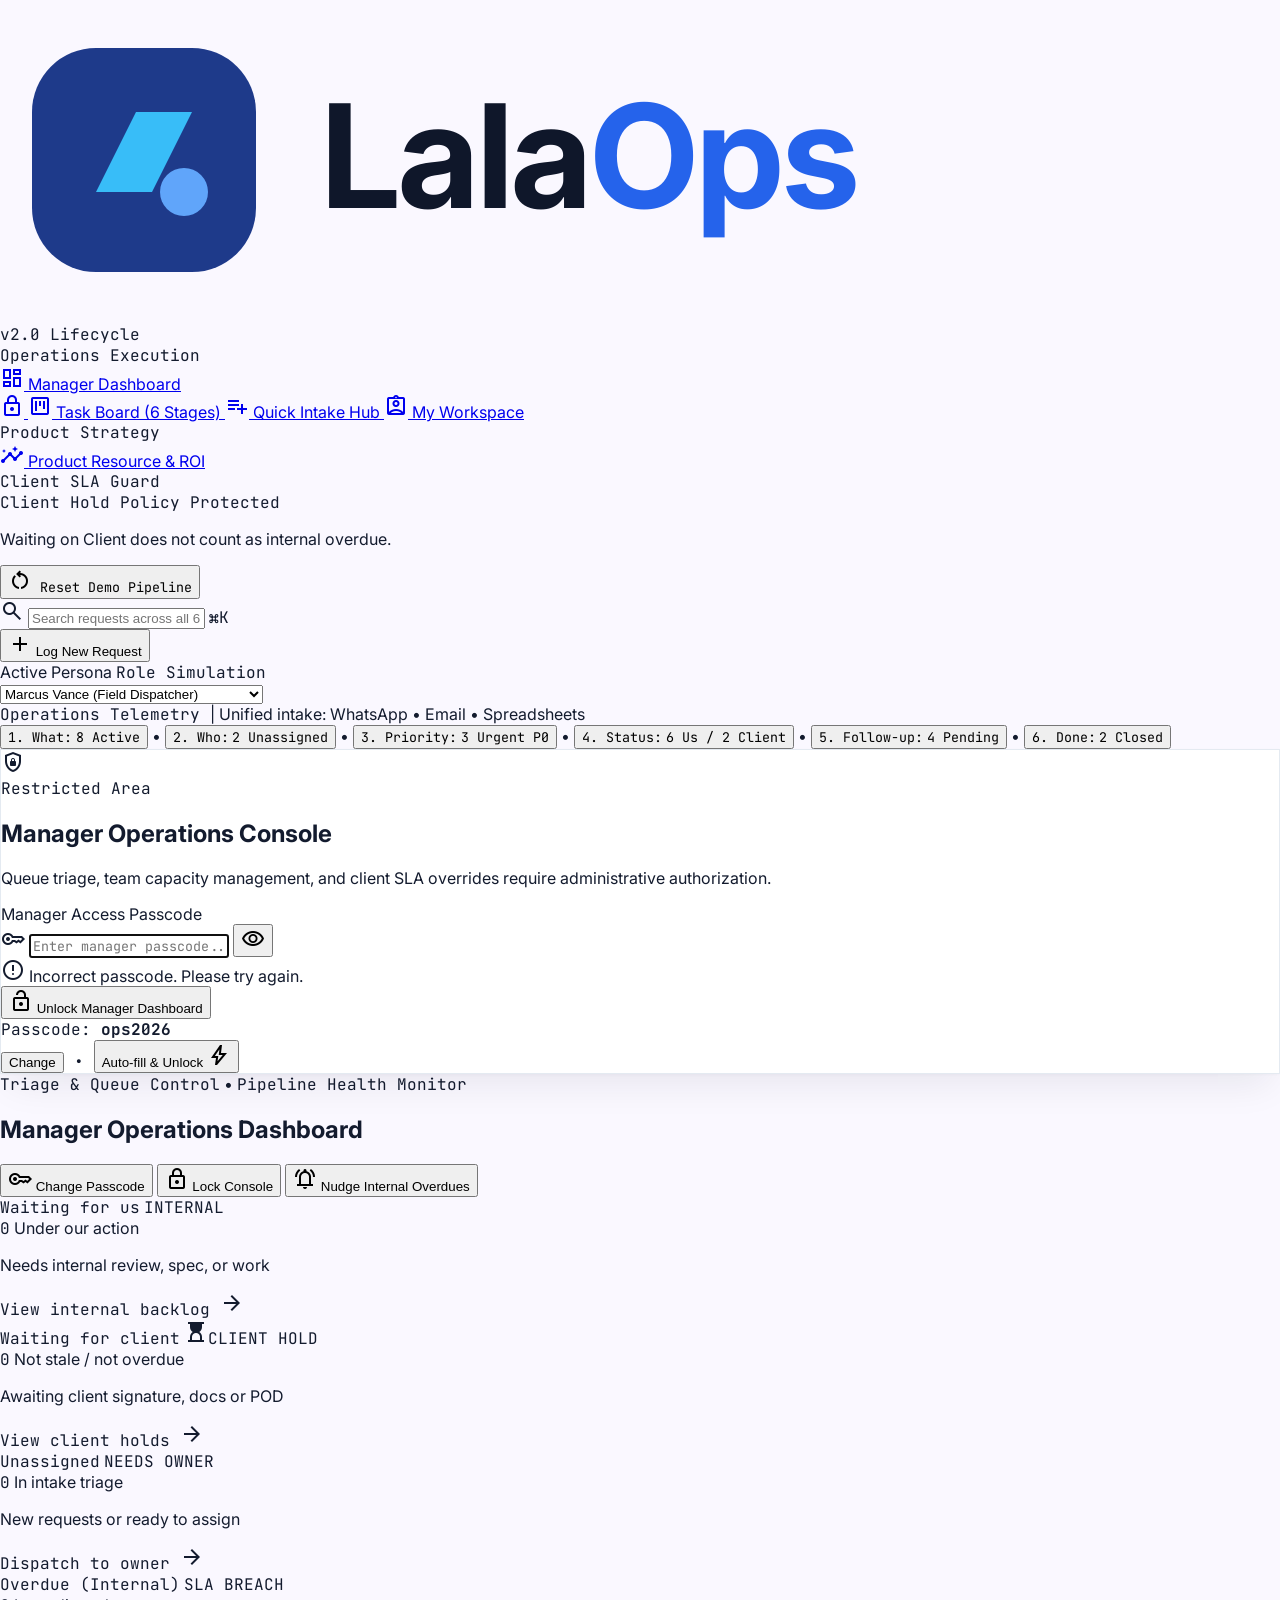
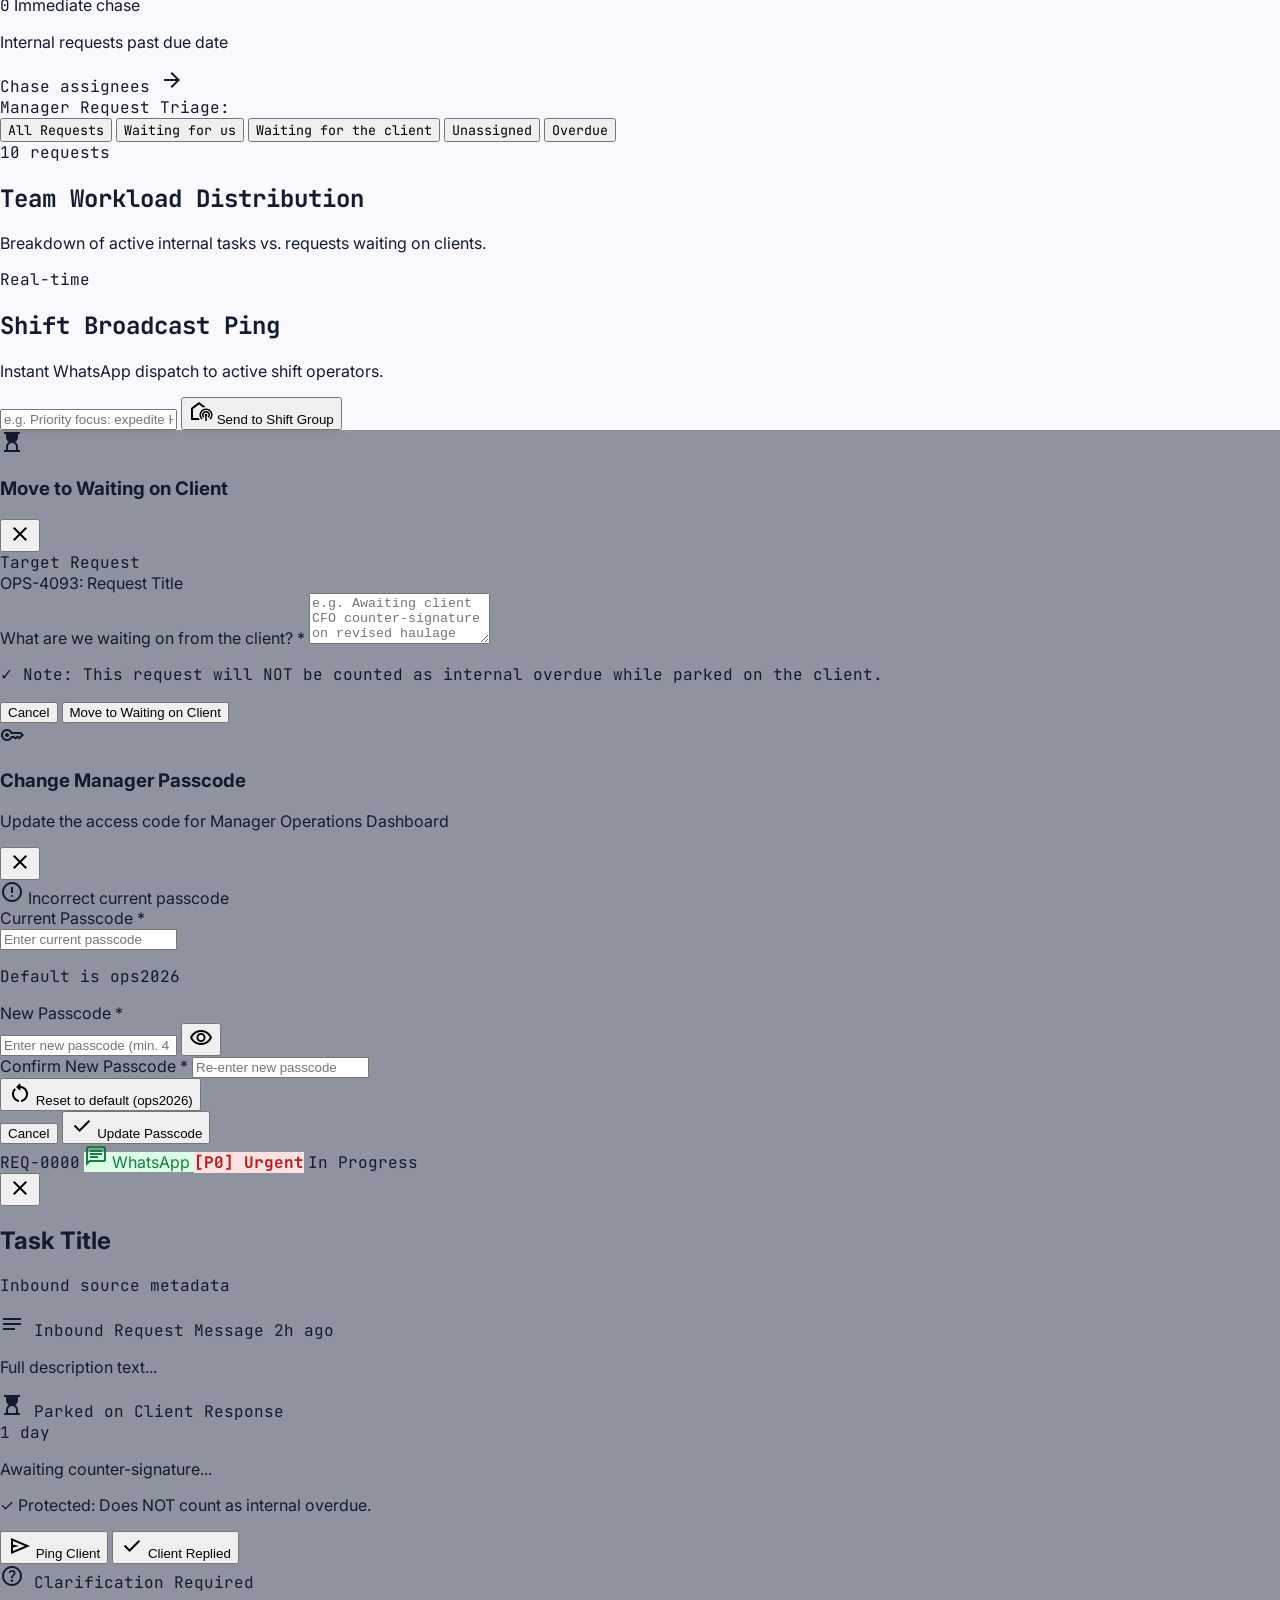
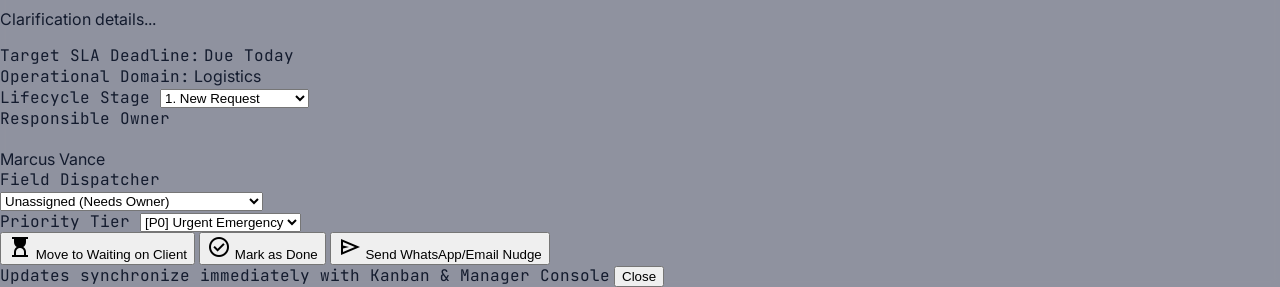
==== commit 67b3c1ed: "Improvise UI/UX: spacious 290px Kanban track, interactive Task Detail modal, and clickable card targ" ====
--- a/index.html
+++ b/index.html
@@ -565,81 +565,81 @@
           </div>
         </div>
 
-        <!-- 6-COLUMN KANBAN BOARD -->
-        <div id="board-kanban-container" class="grid grid-cols-1 md:grid-cols-2 lg:grid-cols-3 xl:grid-cols-6 gap-3 items-start overflow-x-auto pb-4">
+        <!-- 6-COLUMN KANBAN BOARD (Spacious horizontal scroll layout) -->
+        <div id="board-kanban-container" class="flex gap-4 items-start overflow-x-auto pb-6 pt-1 px-0.5 scrollbar-thin">
           <!-- 1. New Request -->
-          <div class="kanban-column bg-slate-100/70 p-2.5 rounded-xl border border-slate-200/80 flex flex-col gap-2.5 min-h-[520px]">
-            <div class="flex items-center justify-between pb-2 border-b border-slate-200">
-              <div class="flex items-center gap-1.5">
-                <span class="w-2 h-2 rounded-full bg-purple-600"></span>
-                <span class="text-[11px] font-bold text-slate-800 uppercase tracking-wider font-mono">New Request</span>
+          <div class="kanban-column w-[290px] min-w-[290px] max-w-[290px] flex-shrink-0 bg-slate-100/75 p-3 rounded-2xl border border-slate-200/80 flex flex-col gap-3 min-h-[580px] shadow-xs">
+            <div class="flex items-center justify-between pb-2 border-b border-slate-200/80">
+              <div class="flex items-center gap-2">
+                <span class="w-2.5 h-2.5 rounded-full bg-purple-600"></span>
+                <span class="text-xs font-bold text-slate-800 uppercase tracking-wider font-mono">New Request</span>
               </div>
               <span id="count-col-new-request" class="font-mono text-xs font-bold text-slate-700 bg-white px-2 py-0.5 rounded-full border border-slate-200 shadow-2xs">0</span>
             </div>
-            <div id="col-new-request" class="flex flex-col gap-2.5"></div>
+            <div id="col-new-request" class="flex flex-col gap-3"></div>
           </div>
 
           <!-- 2. Needs Clarification -->
-          <div class="kanban-column bg-slate-100/70 p-2.5 rounded-xl border border-slate-200/80 flex flex-col gap-2.5 min-h-[520px]">
-            <div class="flex items-center justify-between pb-2 border-b border-slate-200">
-              <div class="flex items-center gap-1.5">
-                <span class="w-2 h-2 rounded-full bg-amber-500"></span>
-                <span class="text-[11px] font-bold text-slate-800 uppercase tracking-wider font-mono">Clarify</span>
+          <div class="kanban-column w-[290px] min-w-[290px] max-w-[290px] flex-shrink-0 bg-slate-100/75 p-3 rounded-2xl border border-slate-200/80 flex flex-col gap-3 min-h-[580px] shadow-xs">
+            <div class="flex items-center justify-between pb-2 border-b border-slate-200/80">
+              <div class="flex items-center gap-2">
+                <span class="w-2.5 h-2.5 rounded-full bg-amber-500"></span>
+                <span class="text-xs font-bold text-slate-800 uppercase tracking-wider font-mono">Clarify</span>
               </div>
               <span id="count-col-needs-clarification" class="font-mono text-xs font-bold text-slate-700 bg-white px-2 py-0.5 rounded-full border border-slate-200 shadow-2xs">0</span>
             </div>
-            <div id="col-needs-clarification" class="flex flex-col gap-2.5"></div>
+            <div id="col-needs-clarification" class="flex flex-col gap-3"></div>
           </div>
 
           <!-- 3. Ready to Assign -->
-          <div class="kanban-column bg-slate-100/70 p-2.5 rounded-xl border border-slate-200/80 flex flex-col gap-2.5 min-h-[520px]">
-            <div class="flex items-center justify-between pb-2 border-b border-slate-200">
-              <div class="flex items-center gap-1.5">
-                <span class="w-2 h-2 rounded-full bg-sky-500"></span>
-                <span class="text-[11px] font-bold text-slate-800 uppercase tracking-wider font-mono">Ready to Assign</span>
+          <div class="kanban-column w-[290px] min-w-[290px] max-w-[290px] flex-shrink-0 bg-slate-100/75 p-3 rounded-2xl border border-slate-200/80 flex flex-col gap-3 min-h-[580px] shadow-xs">
+            <div class="flex items-center justify-between pb-2 border-b border-slate-200/80">
+              <div class="flex items-center gap-2">
+                <span class="w-2.5 h-2.5 rounded-full bg-sky-500"></span>
+                <span class="text-xs font-bold text-slate-800 uppercase tracking-wider font-mono">Ready to Assign</span>
               </div>
               <span id="count-col-ready-to-assign" class="font-mono text-xs font-bold text-slate-700 bg-white px-2 py-0.5 rounded-full border border-slate-200 shadow-2xs">0</span>
             </div>
-            <div id="col-ready-to-assign" class="flex flex-col gap-2.5"></div>
+            <div id="col-ready-to-assign" class="flex flex-col gap-3"></div>
           </div>
 
           <!-- 4. In Progress -->
-          <div class="kanban-column bg-slate-100/70 p-2.5 rounded-xl border border-slate-200/80 flex flex-col gap-2.5 min-h-[520px]">
-            <div class="flex items-center justify-between pb-2 border-b border-slate-200">
-              <div class="flex items-center gap-1.5">
-                <span class="w-2 h-2 rounded-full bg-blue-600"></span>
-                <span class="text-[11px] font-bold text-slate-800 uppercase tracking-wider font-mono">In Progress</span>
+          <div class="kanban-column w-[290px] min-w-[290px] max-w-[290px] flex-shrink-0 bg-slate-100/75 p-3 rounded-2xl border border-slate-200/80 flex flex-col gap-3 min-h-[580px] shadow-xs">
+            <div class="flex items-center justify-between pb-2 border-b border-slate-200/80">
+              <div class="flex items-center gap-2">
+                <span class="w-2.5 h-2.5 rounded-full bg-blue-600"></span>
+                <span class="text-xs font-bold text-slate-800 uppercase tracking-wider font-mono">In Progress</span>
               </div>
               <span id="count-col-in-progress" class="font-mono text-xs font-bold text-slate-700 bg-white px-2 py-0.5 rounded-full border border-slate-200 shadow-2xs">0</span>
             </div>
-            <div id="col-in-progress" class="flex flex-col gap-2.5"></div>
+            <div id="col-in-progress" class="flex flex-col gap-3"></div>
           </div>
 
           <!-- 5. Waiting on Client (Distinct Protected styling) -->
-          <div class="kanban-column bg-sky-50/40 p-2.5 rounded-xl border border-sky-200/80 flex flex-col gap-2.5 min-h-[520px]">
+          <div class="kanban-column w-[290px] min-w-[290px] max-w-[290px] flex-shrink-0 bg-sky-50/50 p-3 rounded-2xl border border-sky-200/90 flex flex-col gap-3 min-h-[580px] shadow-xs">
             <div class="flex items-center justify-between pb-2 border-b border-sky-200">
-              <div class="flex items-center gap-1.5">
-                <span class="material-symbols-outlined text-[15px] text-sky-600">hourglass_top</span>
-                <span class="text-[11px] font-bold text-sky-900 uppercase tracking-wider font-mono">Waiting on Client</span>
+              <div class="flex items-center gap-2">
+                <span class="material-symbols-outlined text-[16px] text-sky-600">hourglass_top</span>
+                <span class="text-xs font-bold text-sky-900 uppercase tracking-wider font-mono">Waiting on Client</span>
               </div>
               <span id="count-col-waiting-on-client" class="font-mono text-xs font-bold text-sky-800 bg-white px-2 py-0.5 rounded-full border border-sky-200 shadow-2xs">0</span>
             </div>
-            <div class="text-[10px] font-mono text-sky-700 bg-sky-100/70 p-1.5 rounded text-center">
+            <div class="text-[11px] font-mono text-sky-700 bg-sky-100/80 px-2 py-1 rounded-lg text-center font-medium">
               Client hold • Not stale/overdue
             </div>
-            <div id="col-waiting-on-client" class="flex flex-col gap-2.5"></div>
+            <div id="col-waiting-on-client" class="flex flex-col gap-3"></div>
           </div>
 
           <!-- 6. Done -->
-          <div class="kanban-column bg-emerald-50/30 p-2.5 rounded-xl border border-emerald-200/70 flex flex-col gap-2.5 min-h-[520px]">
+          <div class="kanban-column w-[290px] min-w-[290px] max-w-[290px] flex-shrink-0 bg-emerald-50/40 p-3 rounded-2xl border border-emerald-200/80 flex flex-col gap-3 min-h-[580px] shadow-xs">
             <div class="flex items-center justify-between pb-2 border-b border-emerald-200">
-              <div class="flex items-center gap-1.5">
-                <span class="w-2 h-2 rounded-full bg-emerald-600"></span>
-                <span class="text-[11px] font-bold text-emerald-900 uppercase tracking-wider font-mono">Done</span>
+              <div class="flex items-center gap-2">
+                <span class="w-2.5 h-2.5 rounded-full bg-emerald-600"></span>
+                <span class="text-xs font-bold text-emerald-900 uppercase tracking-wider font-mono">Done</span>
               </div>
               <span id="count-col-done" class="font-mono text-xs font-bold text-emerald-800 bg-white px-2 py-0.5 rounded-full border border-emerald-200 shadow-2xs">0</span>
             </div>
-            <div id="col-done" class="flex flex-col gap-2.5"></div>
+            <div id="col-done" class="flex flex-col gap-3"></div>
           </div>
         </div>
 
@@ -1213,6 +1213,182 @@
         </div>
       </form>
     </div>
+  <!-- COMPREHENSIVE TASK DETAIL MODAL -->
+  <div id="task-detail-modal" class="hidden fixed inset-0 bg-slate-900/60 backdrop-blur-sm z-50 flex items-center justify-center p-3 sm:p-6 overflow-y-auto">
+    <div class="bg-white rounded-2xl max-w-3xl w-full shadow-2xl border border-slate-200 overflow-hidden my-auto animate-in fade-in zoom-in duration-150 flex flex-col max-h-[92vh]">
+      <!-- Modal Header -->
+      <div class="px-6 py-4 border-b border-slate-100 flex items-center justify-between bg-slate-50/70">
+        <div class="flex items-center gap-2.5 flex-wrap">
+          <span id="detail-task-id" class="font-mono text-xs px-2.5 py-1 rounded-md font-bold text-primary bg-primary/10 border border-primary/20">REQ-0000</span>
+          <span id="detail-task-source-badge" class="px-2.5 py-1 rounded text-[11px] font-semibold uppercase badge-whatsapp flex items-center gap-1">
+            <span id="detail-task-source-icon" class="material-symbols-outlined text-[13px]">chat</span>
+            <span id="detail-task-source-label">WhatsApp</span>
+          </span>
+          <span id="detail-task-priority-badge" class="px-2 py-0.5 rounded text-[11px] font-mono font-bold badge-p0">[P0] Urgent</span>
+          <span id="detail-task-status-badge" class="px-2 py-0.5 rounded text-[11px] font-mono font-bold uppercase bg-blue-100 text-blue-800">In Progress</span>
+        </div>
+        <button type="button" onclick="window.LalaApp.closeTaskDetailModal()" class="w-8 h-8 rounded-lg text-slate-400 hover:text-slate-700 hover:bg-slate-200/60 flex items-center justify-center transition-colors">
+          <span class="material-symbols-outlined text-lg">close</span>
+        </button>
+      </div>
+
+      <!-- Modal Body (Scrollable) -->
+      <div class="p-6 overflow-y-auto space-y-5">
+        <!-- Title & Source Stream -->
+        <div>
+          <h2 id="detail-task-title" class="text-xl font-bold text-slate-900 leading-snug">Task Title</h2>
+          <p id="detail-task-source-detail" class="text-xs text-slate-400 mt-1 font-mono">Inbound source metadata</p>
+        </div>
+
+        <div class="grid grid-cols-1 md:grid-cols-12 gap-6 items-start">
+          <!-- Left Column (Communication, Client Hold, Details) -->
+          <div class="md:col-span-7 space-y-4">
+            <!-- Full Description / Message -->
+            <div class="bg-slate-50/90 rounded-xl p-4 border border-slate-200/80">
+              <div class="flex items-center justify-between mb-2">
+                <span class="text-xs font-bold text-slate-700 uppercase tracking-wider font-mono flex items-center gap-1.5">
+                  <span class="material-symbols-outlined text-[15px] text-primary">notes</span>
+                  <span>Inbound Request Message</span>
+                </span>
+                <span id="detail-task-created" class="text-[11px] text-slate-400 font-mono">2h ago</span>
+              </div>
+              <p id="detail-task-description" class="text-xs text-slate-800 leading-relaxed whitespace-pre-wrap">Full description text...</p>
+            </div>
+
+            <!-- Waiting on Client Context (Dynamic) -->
+            <div id="detail-task-client-section" class="hidden p-4 rounded-xl bg-sky-50 border border-sky-200 text-sky-950 space-y-2.5">
+              <div class="flex items-center justify-between">
+                <div class="flex items-center gap-1.5 font-bold text-xs text-sky-900 uppercase font-mono">
+                  <span class="material-symbols-outlined text-[16px] text-sky-600">hourglass_top</span>
+                  <span>Parked on Client Response</span>
+                </div>
+                <span id="detail-task-client-days" class="text-[11px] font-mono px-2 py-0.5 rounded bg-sky-100 text-sky-800 font-semibold">1 day</span>
+              </div>
+              <p id="detail-task-client-reason" class="text-xs text-sky-900 bg-white/80 p-2.5 rounded-lg border border-sky-200/60 italic leading-relaxed">
+                Awaiting counter-signature...
+              </p>
+              <div class="flex flex-wrap items-center justify-between gap-2 pt-1">
+                <p class="text-[11px] text-sky-700 font-medium">
+                  ✓ Protected: Does NOT count as internal overdue.
+                </p>
+                <div class="flex items-center gap-2">
+                  <button type="button" id="detail-task-client-ping-btn" class="px-2.5 py-1 rounded-lg bg-sky-600 hover:bg-sky-700 text-white text-xs font-semibold shadow-xs flex items-center gap-1">
+                    <span class="material-symbols-outlined text-[13px]">send</span>
+                    <span>Ping Client</span>
+                  </button>
+                  <button type="button" id="detail-task-client-replied-btn" class="px-2.5 py-1 rounded-lg bg-emerald-600 hover:bg-emerald-700 text-white text-xs font-semibold shadow-xs flex items-center gap-1">
+                    <span class="material-symbols-outlined text-[13px]">check</span>
+                    <span>Client Replied</span>
+                  </button>
+                </div>
+              </div>
+            </div>
+
+            <!-- Needs Clarification Context (Dynamic) -->
+            <div id="detail-task-clarify-section" class="hidden p-4 rounded-xl bg-amber-50 border border-amber-200 text-amber-950 space-y-2">
+              <div class="flex items-center gap-1.5 font-bold text-xs text-amber-900 uppercase font-mono">
+                <span class="material-symbols-outlined text-[16px] text-amber-600">help</span>
+                <span>Clarification Required</span>
+              </div>
+              <p id="detail-task-clarify-note" class="text-xs text-amber-900 bg-white/80 p-2.5 rounded-lg border border-amber-200/60 italic leading-relaxed">
+                Clarification details...
+              </p>
+            </div>
+
+            <!-- Target SLA & Timing Status -->
+            <div class="p-3.5 rounded-xl bg-slate-50 border border-slate-200/80 flex items-center justify-between text-xs">
+              <div>
+                <span class="text-slate-400 font-mono text-[11px] block">Target SLA Deadline:</span>
+                <span id="detail-task-due-text" class="font-mono font-bold text-slate-800">Due Today</span>
+              </div>
+              <div class="text-right">
+                <span class="text-slate-400 font-mono text-[11px] block">Operational Domain:</span>
+                <span id="detail-task-category" class="font-medium text-slate-800">Logistics</span>
+              </div>
+            </div>
+          </div>
+
+          <!-- Right Column (Interactive Controls & Direct Actions) -->
+          <div class="md:col-span-5 space-y-4 bg-slate-50/60 p-4 rounded-xl border border-slate-200/70">
+            <!-- Stage Selector -->
+            <div>
+              <label class="block text-xs font-bold text-slate-700 mb-1.5 font-mono uppercase">
+                Lifecycle Stage
+              </label>
+              <select id="detail-task-status-select" onchange="window.LalaApp.updateDetailStatus(this.value)" class="w-full px-3 py-2 bg-white border border-slate-200 rounded-xl text-xs font-semibold text-slate-800 focus:outline-none focus:ring-2 focus:ring-primary cursor-pointer shadow-2xs">
+                <option value="new_request">1. New Request</option>
+                <option value="needs_clarification">2. Needs Clarification</option>
+                <option value="ready_to_assign">3. Ready to Assign</option>
+                <option value="in_progress">4. In Progress</option>
+                <option value="waiting_on_client">5. Waiting on Client</option>
+                <option value="done">6. Done (Closed)</option>
+              </select>
+            </div>
+
+            <!-- Assignee Selector -->
+            <div>
+              <label class="block text-xs font-bold text-slate-700 mb-1.5 font-mono uppercase">
+                Responsible Owner
+              </label>
+              <div class="flex items-center gap-2 mb-2 p-2 bg-white rounded-lg border border-slate-200/70">
+                <img id="detail-task-assignee-avatar" src="" alt="" class="w-8 h-8 rounded-full object-cover ring-1 ring-slate-300">
+                <div>
+                  <div id="detail-task-assignee-name" class="text-xs font-bold text-slate-800">Marcus Vance</div>
+                  <div id="detail-task-assignee-role" class="text-[10px] text-slate-500 font-mono">Field Dispatcher</div>
+                </div>
+              </div>
+              <select id="detail-task-assignee-select" onchange="window.LalaApp.updateDetailAssignee(this.value)" class="w-full px-3 py-2 bg-white border border-slate-200 rounded-xl text-xs text-slate-800 focus:outline-none focus:ring-2 focus:ring-primary cursor-pointer shadow-2xs">
+                <option value="Unassigned">Unassigned (Needs Owner)</option>
+                <option value="Marcus Vance">Marcus Vance (Field Dispatcher)</option>
+                <option value="Sarah Jenkins">Sarah Jenkins (Operations Lead)</option>
+                <option value="Elena Rostova">Elena Rostova (Compliance & Accounts)</option>
+                <option value="David Kim">David Kim (Customs & Logistics)</option>
+                <option value="Priya Patel">Priya Patel (Ops Coordinator)</option>
+              </select>
+            </div>
+
+            <!-- Priority Selector -->
+            <div>
+              <label class="block text-xs font-bold text-slate-700 mb-1.5 font-mono uppercase">
+                Priority Tier
+              </label>
+              <select id="detail-task-priority-select" onchange="window.LalaApp.updateDetailPriority(this.value)" class="w-full px-3 py-2 bg-white border border-slate-200 rounded-xl text-xs font-bold text-slate-800 focus:outline-none focus:ring-2 focus:ring-primary cursor-pointer shadow-2xs">
+                <option value="P0">[P0] Urgent Emergency</option>
+                <option value="P1">[P1] High Priority</option>
+                <option value="P2">[P2] Medium Priority</option>
+                <option value="P3">[P3] Low Priority</option>
+              </select>
+            </div>
+
+            <!-- Quick Action Triggers -->
+            <div class="pt-2 border-t border-slate-200/80 space-y-2">
+              <button type="button" id="detail-task-wait-btn" class="w-full py-2 px-3 rounded-xl border border-sky-300 bg-sky-50 hover:bg-sky-100 text-sky-800 text-xs font-semibold transition-colors flex items-center justify-center gap-1.5">
+                <span class="material-symbols-outlined text-[15px]">hourglass_top</span>
+                <span>Move to Waiting on Client</span>
+              </button>
+
+              <button type="button" id="detail-task-done-btn" class="w-full py-2 px-3 rounded-xl bg-emerald-600 hover:bg-emerald-700 text-white text-xs font-semibold shadow-xs transition-colors flex items-center justify-center gap-1.5">
+                <span class="material-symbols-outlined text-[15px]">check_circle</span>
+                <span id="detail-task-done-text">Mark as Done</span>
+              </button>
+
+              <button type="button" id="detail-task-nudge-btn" class="w-full py-2 px-3 rounded-xl border border-slate-200 bg-white hover:bg-slate-50 text-slate-700 text-xs font-medium transition-colors flex items-center justify-center gap-1.5">
+                <span class="material-symbols-outlined text-[15px]">send</span>
+                <span>Send WhatsApp/Email Nudge</span>
+              </button>
+            </div>
+          </div>
+        </div>
+      </div>
+
+      <!-- Modal Footer -->
+      <div class="px-6 py-3 border-t border-slate-100 bg-slate-50 flex items-center justify-between">
+        <span class="text-[11px] text-slate-400 font-mono">Updates synchronize immediately with Kanban & Manager Console</span>
+        <button type="button" onclick="window.LalaApp.closeTaskDetailModal()" class="px-4 py-2 rounded-xl bg-slate-200 hover:bg-slate-300 text-slate-700 text-xs font-semibold transition-colors">
+          Close
+        </button>
+      </div>
+    </div>
   </div>
 
   <!-- TOAST NOTIFICATION CONTAINER -->
--- a/styles.css
+++ b/styles.css
@@ -292,6 +292,26 @@
   box-shadow: 0 20px 35px -10px rgba(15, 23, 42, 0.08), 0 1px 3px rgba(0, 0, 0, 0.03);
 }
 
+/* Modal Entry Animation */
+@keyframes modalZoomIn {
+  from {
+    opacity: 0;
+    transform: scale(0.97) translateY(8px);
+  }
+  to {
+    opacity: 1;
+    transform: scale(1) translateY(0);
+  }
+}
+.animate-in {
+  animation: modalZoomIn 0.18s cubic-bezier(0.16, 1, 0.3, 1) forwards;
+}
+
+.scrollbar-thin {
+  scrollbar-width: thin;
+  scrollbar-color: #cbd5e1 transparent;
+}
+
 /* Print Friendly Styles for Executive Pitch */
 @media print {
   aside, header, #toast-container, .no-print {
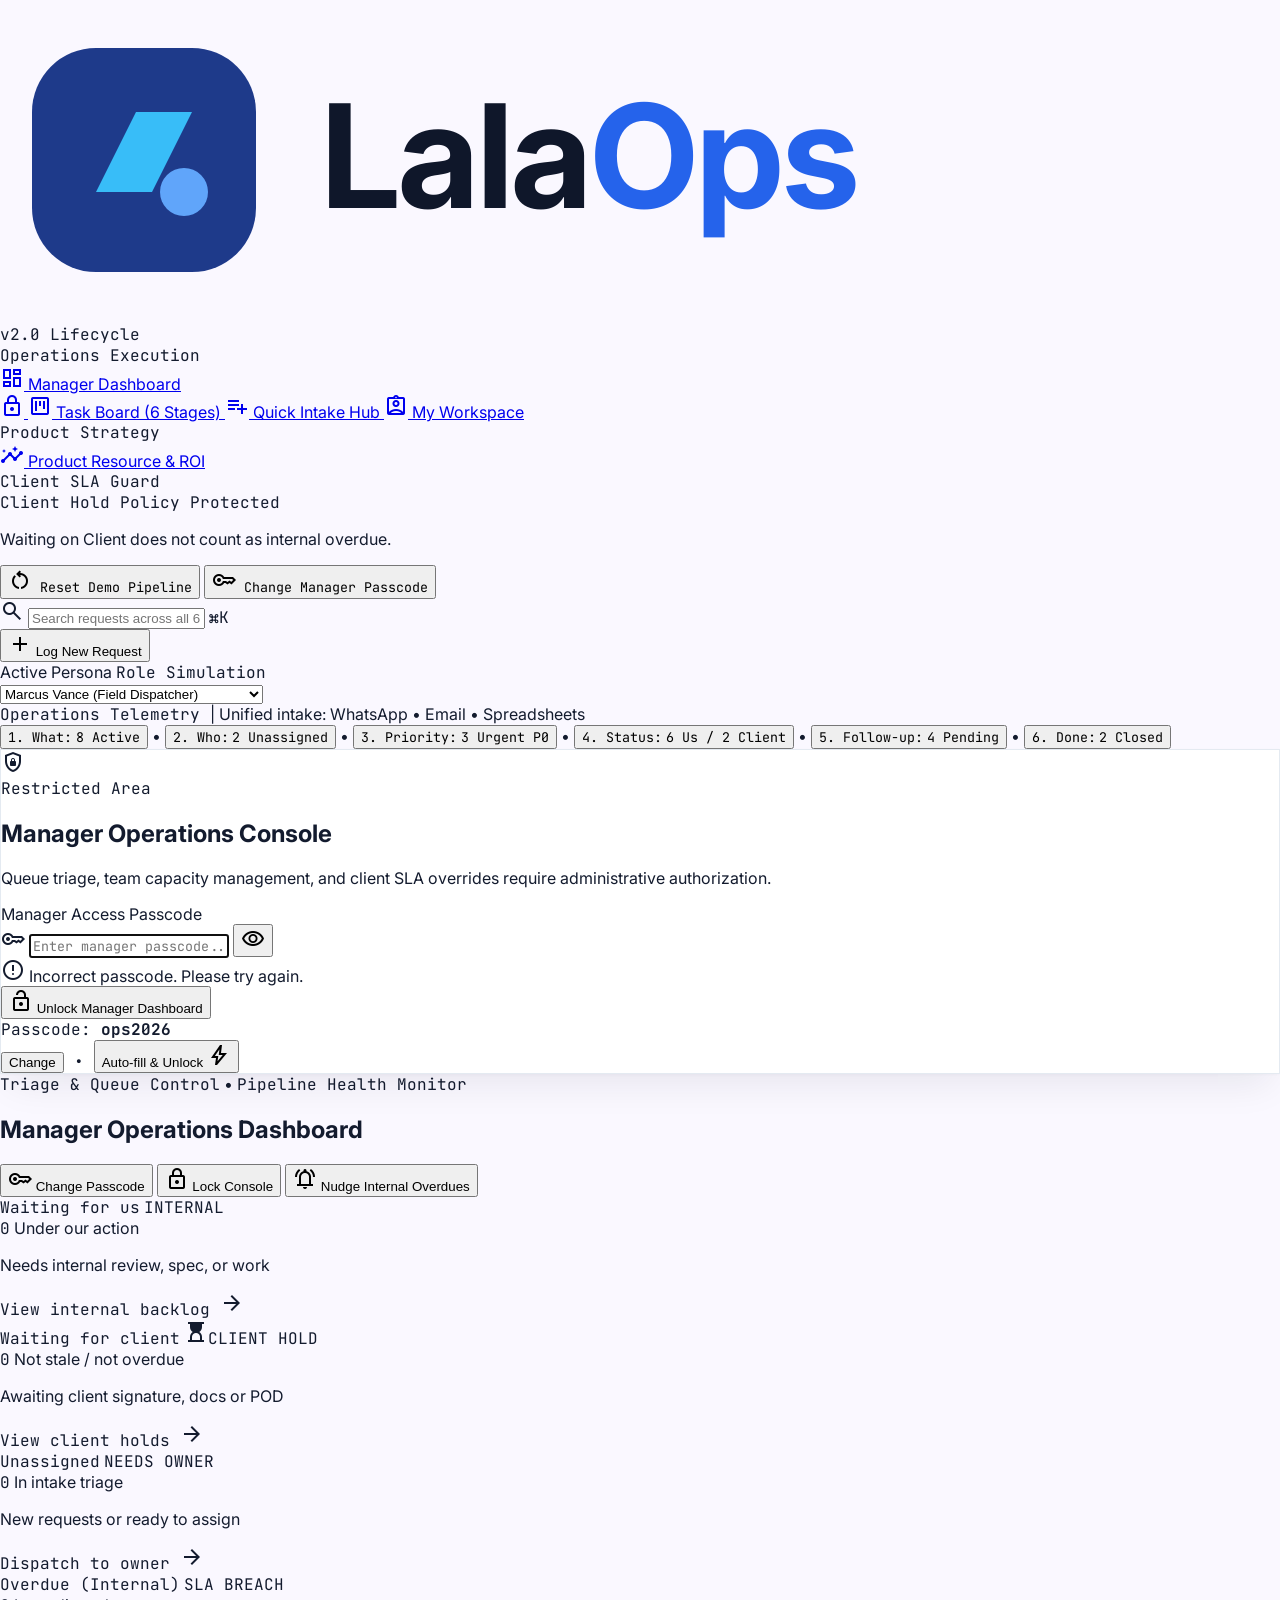
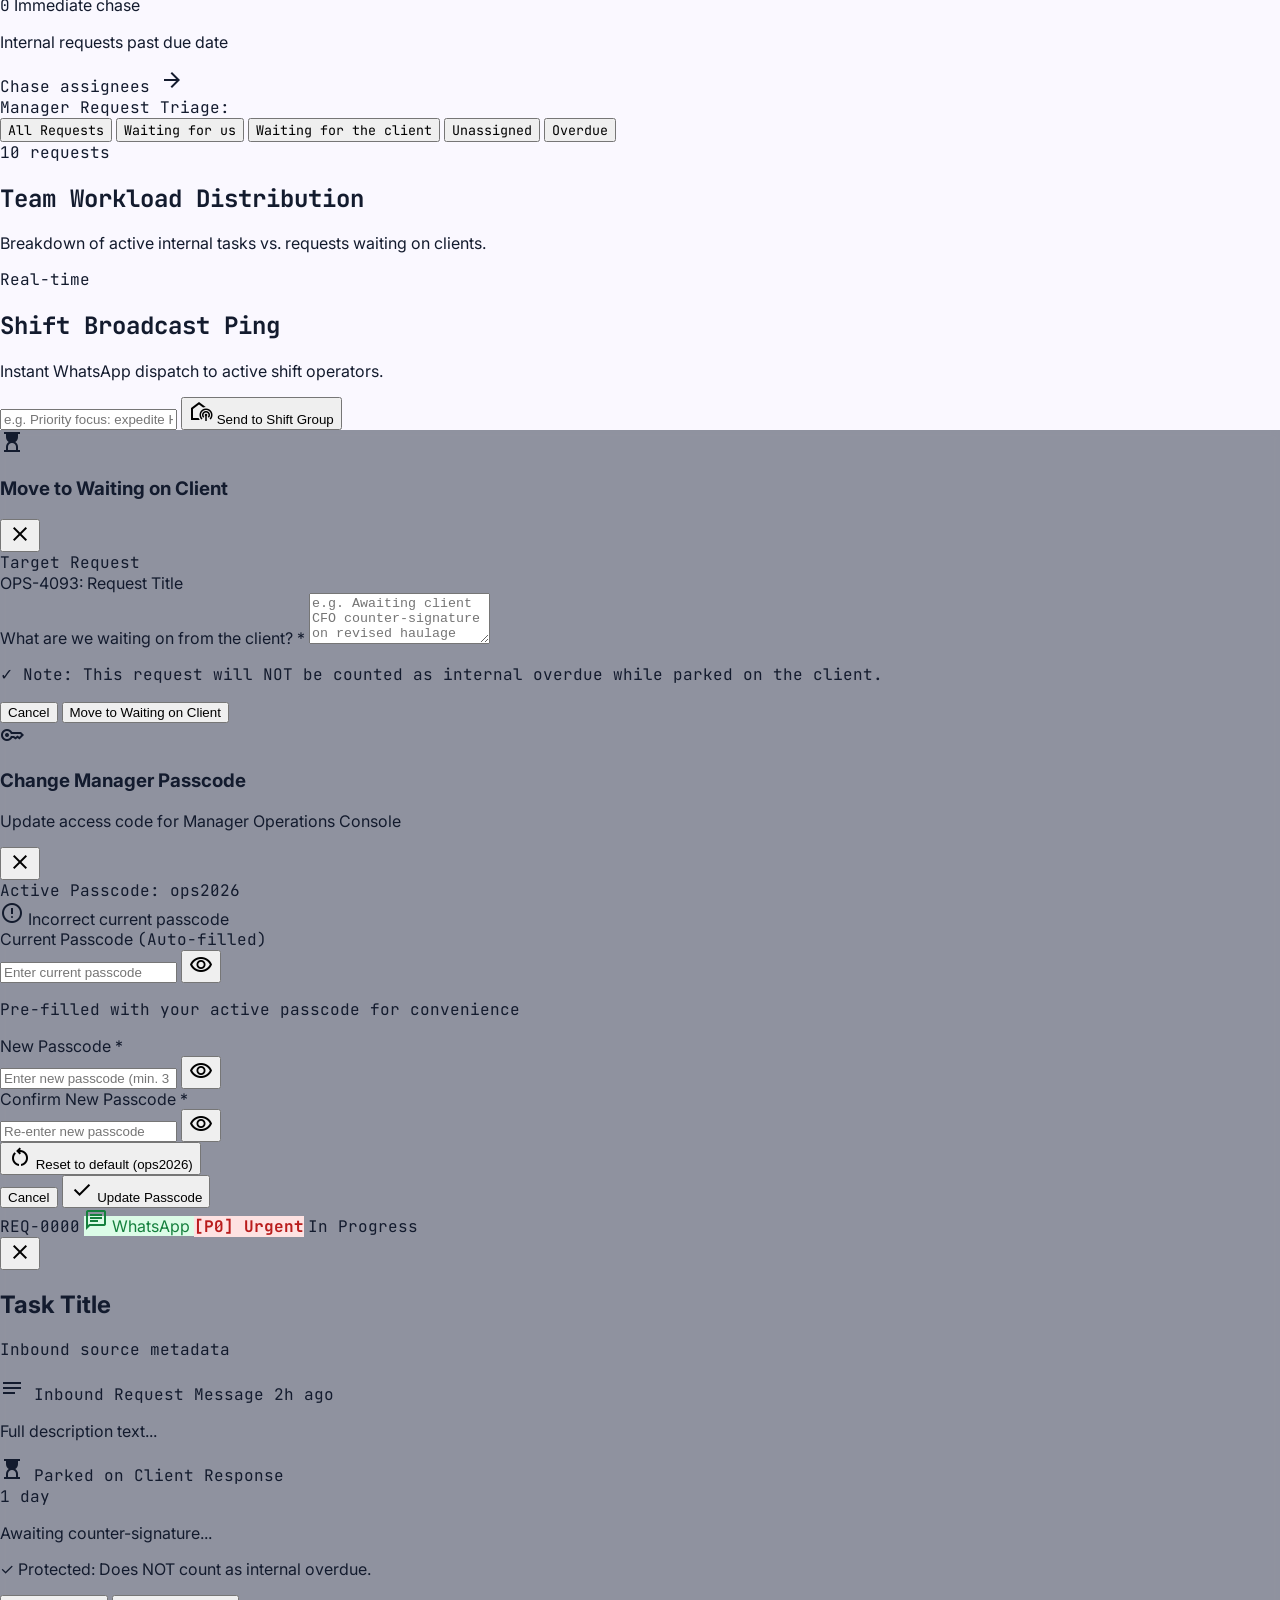
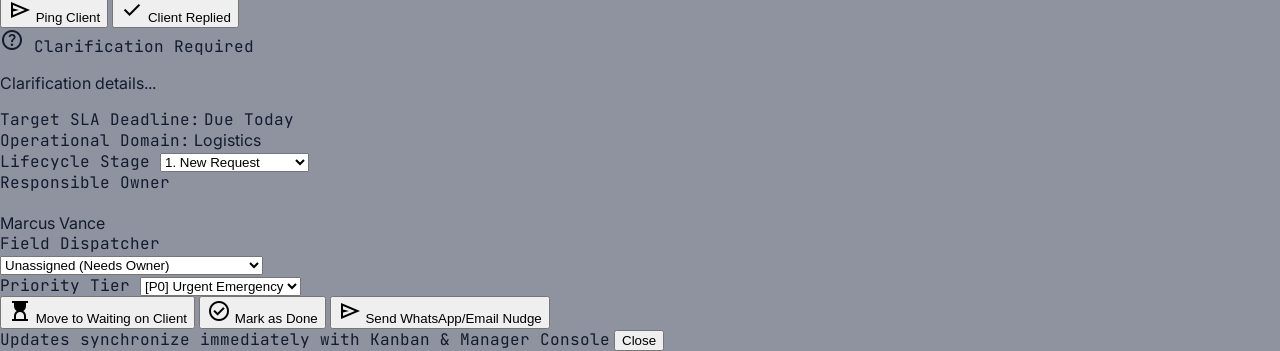
==== commit 693e17c4: "Fix manager passcode change workflow with auto-unlock, visibility toggles, and DOM isolation" ====
--- a/index.html
+++ b/index.html
@@ -148,9 +148,13 @@
         <span class="text-sky-700 font-semibold">Protected</span>
       </div>
       <p class="text-[10px] text-slate-500 mb-2">Waiting on Client does not count as internal overdue.</p>
-      <button onclick="window.LalaApp.resetData()" class="w-full py-1 px-2 rounded text-[11px] font-mono text-slate-500 hover:text-slate-800 bg-white border border-slate-200 hover:bg-slate-50 transition-colors flex items-center justify-center gap-1">
+      <button onclick="window.LalaApp.resetData()" class="w-full py-1 px-2 rounded text-[11px] font-mono text-slate-500 hover:text-slate-800 bg-white border border-slate-200 hover:bg-slate-50 transition-colors flex items-center justify-center gap-1 mb-1.5">
         <span class="material-symbols-outlined text-[14px]">restart_alt</span>
         <span>Reset Demo Pipeline</span>
+      </button>
+      <button onclick="window.LalaApp.openChangePasscodeModal()" class="w-full py-1 px-2 rounded text-[11px] font-mono text-primary hover:text-primary-hover bg-white border border-blue-200 hover:bg-blue-50/60 transition-colors flex items-center justify-center gap-1" title="Change Manager Dashboard Passcode">
+        <span class="material-symbols-outlined text-[14px]">key</span>
+        <span>Change Manager Passcode</span>
       </button>
     </div>
   </aside>
@@ -1103,16 +1107,16 @@
       </div>
     </div>
   <!-- CHANGE MANAGER PASSCODE MODAL -->
-  <div id="change-passcode-modal" class="hidden fixed inset-0 bg-slate-900/50 backdrop-blur-sm z-50 flex items-center justify-center p-4">
-    <div class="bg-white rounded-2xl max-w-md w-full shadow-2xl border border-slate-100 overflow-hidden animate-in fade-in zoom-in duration-150">
-      <div class="p-6 border-b border-slate-100 flex items-center justify-between bg-slate-50/50">
+  <div id="change-passcode-modal" onclick="if(event.target === this) window.LalaApp.closeChangePasscodeModal()" class="hidden fixed inset-0 bg-slate-900/60 backdrop-blur-sm z-[9999] flex items-center justify-center p-4">
+    <div class="bg-white rounded-2xl max-w-md w-full shadow-2xl border border-slate-200 overflow-hidden animate-in fade-in zoom-in duration-150">
+      <div class="p-6 border-b border-slate-100 flex items-center justify-between bg-slate-50/70">
         <div class="flex items-center gap-3">
-          <div class="w-10 h-10 rounded-xl bg-primary-container/20 text-primary flex items-center justify-center">
+          <div class="w-10 h-10 rounded-xl bg-primary/10 text-primary flex items-center justify-center">
             <span class="material-symbols-outlined text-[22px]">key</span>
           </div>
           <div>
             <h3 class="text-base font-bold text-slate-900">Change Manager Passcode</h3>
-            <p class="text-xs text-slate-500">Update the access code for Manager Operations Dashboard</p>
+            <p class="text-xs text-slate-500">Update access code for Manager Operations Console</p>
           </div>
         </div>
         <button type="button" onclick="window.LalaApp.closeChangePasscodeModal()" class="w-8 h-8 rounded-lg text-slate-400 hover:text-slate-700 hover:bg-slate-100 flex items-center justify-center transition-colors">
@@ -1121,26 +1125,42 @@
       </div>
 
       <form id="change-passcode-form" onsubmit="window.LalaApp.submitChangePasscode(event)" class="p-6 space-y-4">
+        <!-- Live Current Passcode Indicator -->
+        <div class="p-2.5 rounded-xl bg-blue-50/70 border border-blue-100 flex items-center justify-between text-xs font-mono">
+          <span class="text-slate-600">Active Passcode:</span>
+          <span id="change-passcode-active-badge" class="font-bold text-primary px-2 py-0.5 rounded bg-white border border-blue-200 shadow-2xs">ops2026</span>
+        </div>
+
         <div id="change-passcode-error" class="hidden p-3 rounded-lg bg-rose-50 border border-rose-200 text-rose-700 text-xs flex items-center gap-2">
           <span class="material-symbols-outlined text-sm">error</span>
           <span id="change-passcode-error-msg">Incorrect current passcode</span>
         </div>
 
         <div>
-          <label class="block text-xs font-bold text-slate-700 mb-1.5" for="change-passcode-current">
-            Current Passcode *
-          </label>
+          <div class="flex items-center justify-between mb-1.5">
+            <label class="block text-xs font-bold text-slate-700" for="change-passcode-current">
+              Current Passcode
+            </label>
+            <span class="text-[10px] text-slate-400 font-mono">(Auto-filled)</span>
+          </div>
           <div class="relative">
             <input 
               type="password" 
               id="change-passcode-current" 
-              required 
               autocomplete="current-password"
               placeholder="Enter current passcode"
-              class="w-full px-3 py-2.5 bg-white border border-slate-200 rounded-xl text-xs text-slate-900 focus:outline-none focus:ring-2 focus:ring-primary focus:border-transparent transition-all"
+              class="w-full px-3 py-2.5 bg-white border border-slate-200 rounded-xl text-xs text-slate-900 focus:outline-none focus:ring-2 focus:ring-primary focus:border-transparent transition-all pr-10"
             />
-          </div>
-          <p class="text-[11px] text-slate-400 mt-1 font-mono">Default is <span class="text-slate-600 font-semibold">ops2026</span></p>
+            <button 
+              type="button" 
+              onclick="window.LalaApp.togglePasscodeVisibility('change-passcode-current', this)"
+              class="absolute right-2.5 top-1/2 -translate-y-1/2 text-slate-400 hover:text-slate-600 text-xs p-1"
+              title="Toggle visibility"
+            >
+              <span class="material-symbols-outlined text-[18px]">visibility</span>
+            </button>
+          </div>
+          <p class="text-[11px] text-slate-400 mt-1 font-mono">Pre-filled with your active passcode for convenience</p>
         </div>
 
         <div>
@@ -1152,9 +1172,9 @@
               type="password" 
               id="change-passcode-new" 
               required 
-              minlength="4"
+              minlength="3"
               autocomplete="new-password"
-              placeholder="Enter new passcode (min. 4 characters)"
+              placeholder="Enter new passcode (min. 3 characters)"
               class="w-full px-3 py-2.5 bg-white border border-slate-200 rounded-xl text-xs text-slate-900 focus:outline-none focus:ring-2 focus:ring-primary focus:border-transparent transition-all pr-10"
             />
             <button 
@@ -1172,15 +1192,25 @@
           <label class="block text-xs font-bold text-slate-700 mb-1.5" for="change-passcode-confirm">
             Confirm New Passcode *
           </label>
-          <input 
-            type="password" 
-            id="change-passcode-confirm" 
-            required 
-            minlength="4"
-            autocomplete="new-password"
-            placeholder="Re-enter new passcode"
-            class="w-full px-3 py-2.5 bg-white border border-slate-200 rounded-xl text-xs text-slate-900 focus:outline-none focus:ring-2 focus:ring-primary focus:border-transparent transition-all"
-          />
+          <div class="relative">
+            <input 
+              type="password" 
+              id="change-passcode-confirm" 
+              required 
+              minlength="3"
+              autocomplete="new-password"
+              placeholder="Re-enter new passcode"
+              class="w-full px-3 py-2.5 bg-white border border-slate-200 rounded-xl text-xs text-slate-900 focus:outline-none focus:ring-2 focus:ring-primary focus:border-transparent transition-all pr-10"
+            />
+            <button 
+              type="button" 
+              onclick="window.LalaApp.togglePasscodeVisibility('change-passcode-confirm', this)"
+              class="absolute right-2.5 top-1/2 -translate-y-1/2 text-slate-400 hover:text-slate-600 text-xs p-1"
+              title="Toggle visibility"
+            >
+              <span class="material-symbols-outlined text-[18px]">visibility</span>
+            </button>
+          </div>
         </div>
 
         <div class="pt-2 flex items-center justify-between border-t border-slate-100">
@@ -1188,7 +1218,7 @@
             type="button" 
             onclick="window.LalaApp.resetPasscodeToDefault()"
             class="text-[11px] text-slate-500 hover:text-rose-600 hover:underline flex items-center gap-1 font-medium transition-colors"
-            title="Reset back to ops2026"
+            title="Reset back to factory default ops2026"
           >
             <span class="material-symbols-outlined text-[14px]">restart_alt</span>
             <span>Reset to default (ops2026)</span>
@@ -1204,7 +1234,8 @@
             </button>
             <button 
               type="submit" 
-              class="px-4 py-2 rounded-xl bg-primary hover:bg-primary-hover text-white text-xs font-semibold shadow-sm hover:shadow transition-all flex items-center gap-1.5"
+              id="change-passcode-submit-btn"
+              class="px-4 py-2 rounded-xl bg-primary hover:bg-primary-hover text-white text-xs font-semibold shadow-sm hover:shadow transition-all flex items-center gap-1.5 cursor-pointer"
             >
               <span class="material-symbols-outlined text-[15px]">check</span>
               <span>Update Passcode</span>
@@ -1213,8 +1244,10 @@
         </div>
       </form>
     </div>
+  </div>
+
   <!-- COMPREHENSIVE TASK DETAIL MODAL -->
-  <div id="task-detail-modal" class="hidden fixed inset-0 bg-slate-900/60 backdrop-blur-sm z-50 flex items-center justify-center p-3 sm:p-6 overflow-y-auto">
+  <div id="task-detail-modal" class="hidden fixed inset-0 bg-slate-900/60 backdrop-blur-sm z-[9999] flex items-center justify-center p-3 sm:p-6 overflow-y-auto">
     <div class="bg-white rounded-2xl max-w-3xl w-full shadow-2xl border border-slate-200 overflow-hidden my-auto animate-in fade-in zoom-in duration-150 flex flex-col max-h-[92vh]">
       <!-- Modal Header -->
       <div class="px-6 py-4 border-b border-slate-100 flex items-center justify-between bg-slate-50/70">
--- a/styles.css
+++ b/styles.css
@@ -141,7 +141,7 @@
   position: fixed;
   bottom: 24px;
   right: 24px;
-  z-index: 9999;
+  z-index: 100000;
   display: flex;
   flex-direction: column;
   gap: 8px;
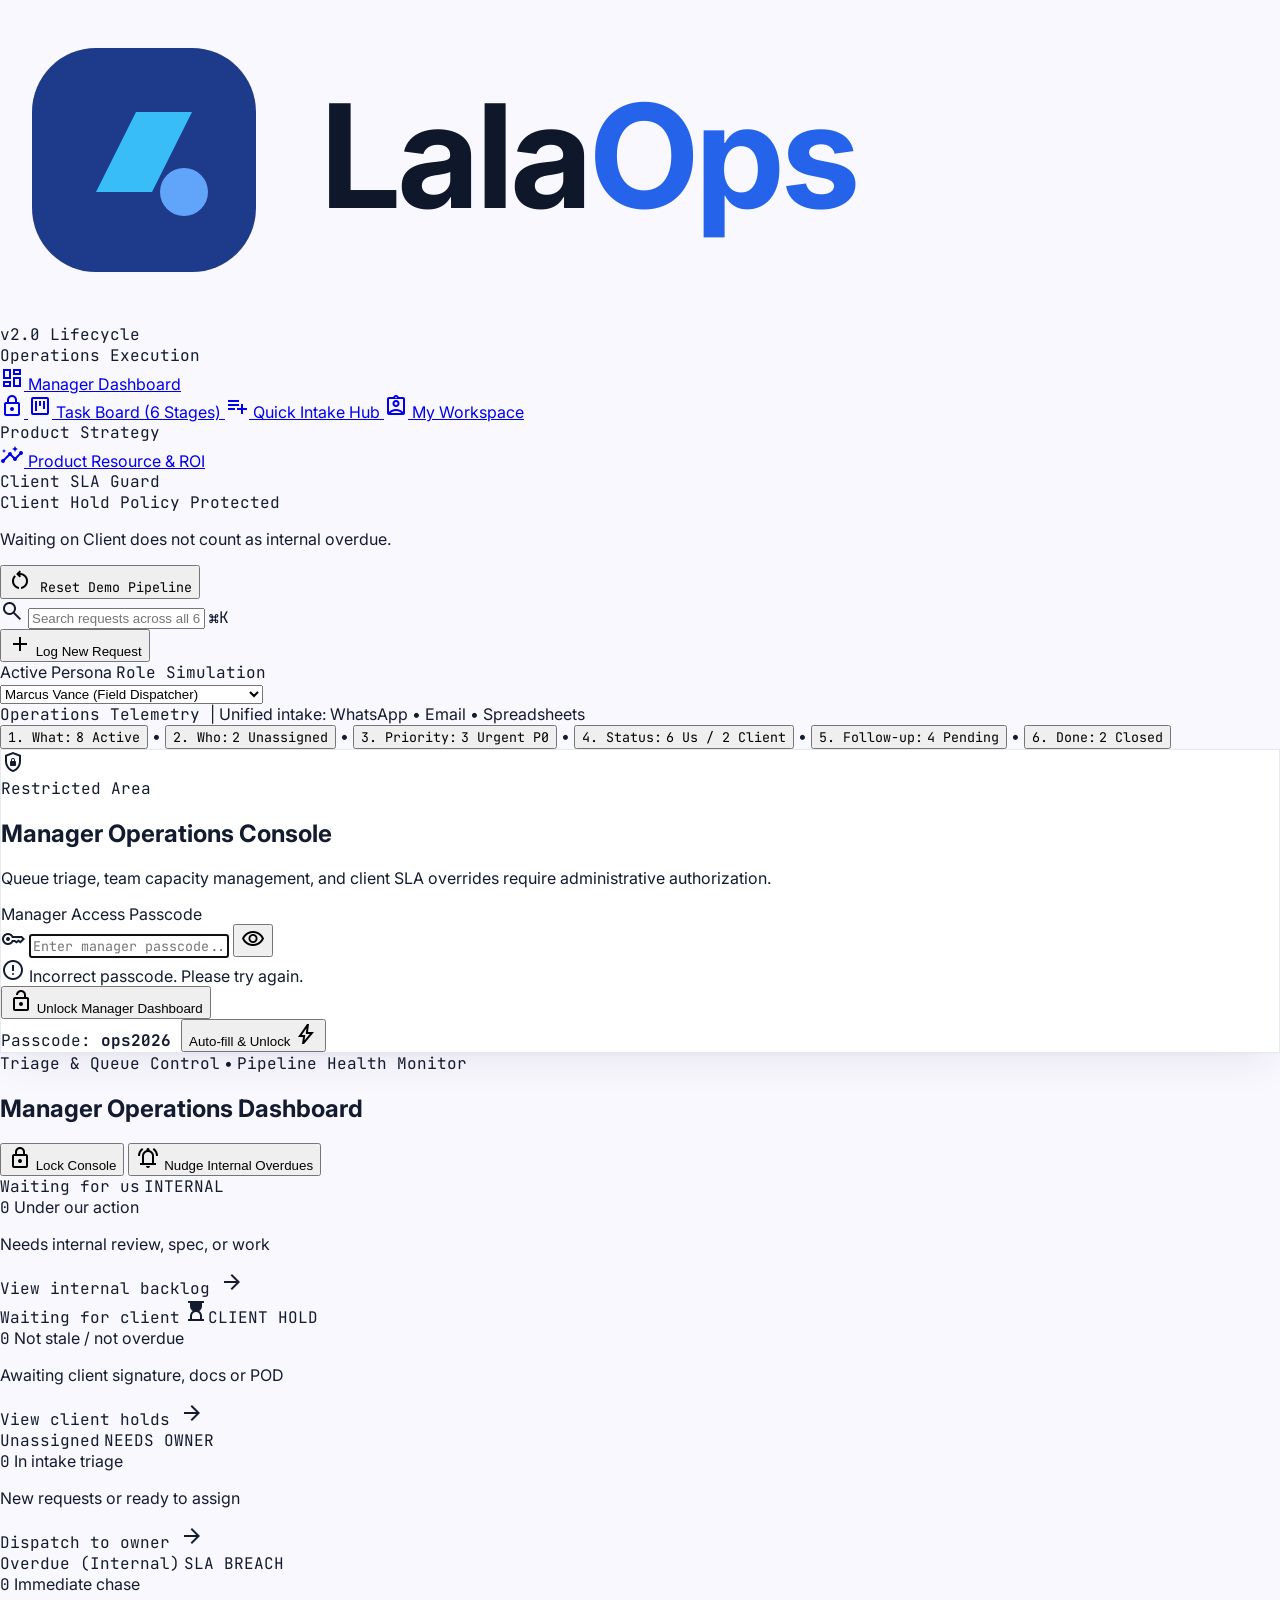
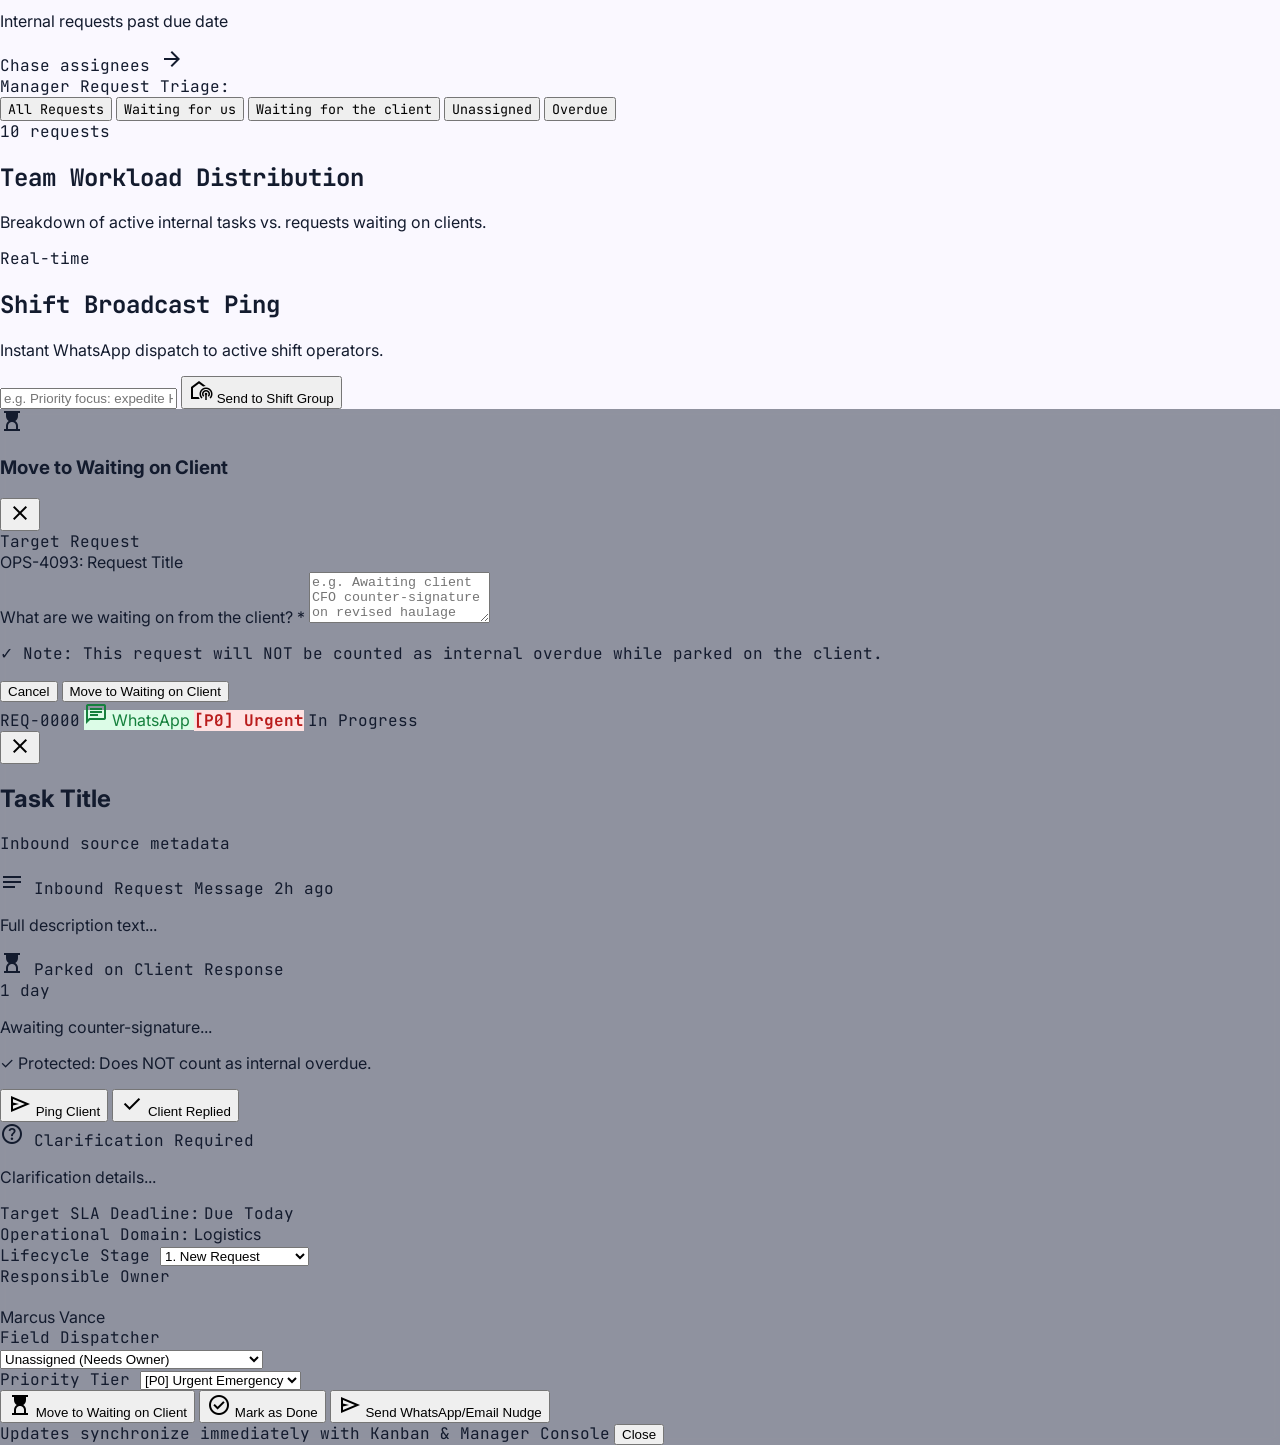
==== commit 3162bee6: "Remove change passcode feature and streamline manager lock screen" ====
--- a/index.html
+++ b/index.html
@@ -148,13 +148,9 @@
         <span class="text-sky-700 font-semibold">Protected</span>
       </div>
       <p class="text-[10px] text-slate-500 mb-2">Waiting on Client does not count as internal overdue.</p>
-      <button onclick="window.LalaApp.resetData()" class="w-full py-1 px-2 rounded text-[11px] font-mono text-slate-500 hover:text-slate-800 bg-white border border-slate-200 hover:bg-slate-50 transition-colors flex items-center justify-center gap-1 mb-1.5">
+      <button onclick="window.LalaApp.resetData()" class="w-full py-1 px-2 rounded text-[11px] font-mono text-slate-500 hover:text-slate-800 bg-white border border-slate-200 hover:bg-slate-50 transition-colors flex items-center justify-center gap-1">
         <span class="material-symbols-outlined text-[14px]">restart_alt</span>
         <span>Reset Demo Pipeline</span>
-      </button>
-      <button onclick="window.LalaApp.openChangePasscodeModal()" class="w-full py-1 px-2 rounded text-[11px] font-mono text-primary hover:text-primary-hover bg-white border border-blue-200 hover:bg-blue-50/60 transition-colors flex items-center justify-center gap-1" title="Change Manager Dashboard Passcode">
-        <span class="material-symbols-outlined text-[14px]">key</span>
-        <span>Change Manager Passcode</span>
       </button>
     </div>
   </aside>
@@ -303,16 +299,10 @@
 
               <div class="pt-3 border-t border-slate-100 flex items-center justify-between text-[11px] text-slate-400 font-mono">
                 <span>Passcode: <strong class="text-slate-700" id="lock-screen-hint-passcode">ops2026</strong></span>
-                <div class="flex items-center gap-2">
-                  <button type="button" onclick="window.LalaApp.openChangePasscodeModal()" class="text-slate-500 hover:text-slate-800 hover:underline">
-                    Change
-                  </button>
-                  <span>•</span>
-                  <button type="button" onclick="window.LalaApp.quickFillManagerPasscode()" class="text-primary hover:underline font-semibold flex items-center gap-0.5">
-                    <span>Auto-fill & Unlock</span>
-                    <span class="material-symbols-outlined text-[12px]">bolt</span>
-                  </button>
-                </div>
+                <button type="button" onclick="window.LalaApp.quickFillManagerPasscode()" class="text-primary hover:underline font-semibold flex items-center gap-0.5">
+                  <span>Auto-fill & Unlock</span>
+                  <span class="material-symbols-outlined text-[12px]">bolt</span>
+                </button>
               </div>
             </form>
           </div>
@@ -331,10 +321,6 @@
               <h1 class="text-2xl font-bold text-on-surface tracking-tight">Manager Operations Dashboard</h1>
             </div>
             <div class="flex items-center gap-2">
-              <button onclick="window.LalaApp.openChangePasscodeModal()" class="h-9 px-3 rounded-lg border border-slate-200 bg-white hover:bg-slate-50 text-slate-700 text-xs font-semibold flex items-center gap-1.5 shadow-sm transition-all" type="button" title="Change manager passcode">
-                <span class="material-symbols-outlined text-[16px] text-slate-500">key</span>
-                <span>Change Passcode</span>
-              </button>
               <button onclick="window.LalaApp.lockManagerDashboard()" class="h-9 px-3 rounded-lg border border-slate-200 bg-white hover:bg-slate-50 text-slate-700 text-xs font-semibold flex items-center gap-1.5 shadow-sm transition-all" type="button" title="Lock manager console session">
                 <span class="material-symbols-outlined text-[16px] text-slate-500">lock</span>
                 <span>Lock Console</span>
@@ -1106,145 +1092,7 @@
         </button>
       </div>
     </div>
-  <!-- CHANGE MANAGER PASSCODE MODAL -->
-  <div id="change-passcode-modal" onclick="if(event.target === this) window.LalaApp.closeChangePasscodeModal()" class="hidden fixed inset-0 bg-slate-900/60 backdrop-blur-sm z-[9999] flex items-center justify-center p-4">
-    <div class="bg-white rounded-2xl max-w-md w-full shadow-2xl border border-slate-200 overflow-hidden animate-in fade-in zoom-in duration-150">
-      <div class="p-6 border-b border-slate-100 flex items-center justify-between bg-slate-50/70">
-        <div class="flex items-center gap-3">
-          <div class="w-10 h-10 rounded-xl bg-primary/10 text-primary flex items-center justify-center">
-            <span class="material-symbols-outlined text-[22px]">key</span>
-          </div>
-          <div>
-            <h3 class="text-base font-bold text-slate-900">Change Manager Passcode</h3>
-            <p class="text-xs text-slate-500">Update access code for Manager Operations Console</p>
-          </div>
-        </div>
-        <button type="button" onclick="window.LalaApp.closeChangePasscodeModal()" class="w-8 h-8 rounded-lg text-slate-400 hover:text-slate-700 hover:bg-slate-100 flex items-center justify-center transition-colors">
-          <span class="material-symbols-outlined text-lg">close</span>
-        </button>
-      </div>
-
-      <form id="change-passcode-form" onsubmit="window.LalaApp.submitChangePasscode(event)" class="p-6 space-y-4">
-        <!-- Live Current Passcode Indicator -->
-        <div class="p-2.5 rounded-xl bg-blue-50/70 border border-blue-100 flex items-center justify-between text-xs font-mono">
-          <span class="text-slate-600">Active Passcode:</span>
-          <span id="change-passcode-active-badge" class="font-bold text-primary px-2 py-0.5 rounded bg-white border border-blue-200 shadow-2xs">ops2026</span>
-        </div>
-
-        <div id="change-passcode-error" class="hidden p-3 rounded-lg bg-rose-50 border border-rose-200 text-rose-700 text-xs flex items-center gap-2">
-          <span class="material-symbols-outlined text-sm">error</span>
-          <span id="change-passcode-error-msg">Incorrect current passcode</span>
-        </div>
-
-        <div>
-          <div class="flex items-center justify-between mb-1.5">
-            <label class="block text-xs font-bold text-slate-700" for="change-passcode-current">
-              Current Passcode
-            </label>
-            <span class="text-[10px] text-slate-400 font-mono">(Auto-filled)</span>
-          </div>
-          <div class="relative">
-            <input 
-              type="password" 
-              id="change-passcode-current" 
-              autocomplete="current-password"
-              placeholder="Enter current passcode"
-              class="w-full px-3 py-2.5 bg-white border border-slate-200 rounded-xl text-xs text-slate-900 focus:outline-none focus:ring-2 focus:ring-primary focus:border-transparent transition-all pr-10"
-            />
-            <button 
-              type="button" 
-              onclick="window.LalaApp.togglePasscodeVisibility('change-passcode-current', this)"
-              class="absolute right-2.5 top-1/2 -translate-y-1/2 text-slate-400 hover:text-slate-600 text-xs p-1"
-              title="Toggle visibility"
-            >
-              <span class="material-symbols-outlined text-[18px]">visibility</span>
-            </button>
-          </div>
-          <p class="text-[11px] text-slate-400 mt-1 font-mono">Pre-filled with your active passcode for convenience</p>
-        </div>
-
-        <div>
-          <label class="block text-xs font-bold text-slate-700 mb-1.5" for="change-passcode-new">
-            New Passcode *
-          </label>
-          <div class="relative">
-            <input 
-              type="password" 
-              id="change-passcode-new" 
-              required 
-              minlength="3"
-              autocomplete="new-password"
-              placeholder="Enter new passcode (min. 3 characters)"
-              class="w-full px-3 py-2.5 bg-white border border-slate-200 rounded-xl text-xs text-slate-900 focus:outline-none focus:ring-2 focus:ring-primary focus:border-transparent transition-all pr-10"
-            />
-            <button 
-              type="button" 
-              onclick="window.LalaApp.togglePasscodeVisibility('change-passcode-new', this)"
-              class="absolute right-2.5 top-1/2 -translate-y-1/2 text-slate-400 hover:text-slate-600 text-xs p-1"
-              title="Toggle visibility"
-            >
-              <span class="material-symbols-outlined text-[18px]">visibility</span>
-            </button>
-          </div>
-        </div>
-
-        <div>
-          <label class="block text-xs font-bold text-slate-700 mb-1.5" for="change-passcode-confirm">
-            Confirm New Passcode *
-          </label>
-          <div class="relative">
-            <input 
-              type="password" 
-              id="change-passcode-confirm" 
-              required 
-              minlength="3"
-              autocomplete="new-password"
-              placeholder="Re-enter new passcode"
-              class="w-full px-3 py-2.5 bg-white border border-slate-200 rounded-xl text-xs text-slate-900 focus:outline-none focus:ring-2 focus:ring-primary focus:border-transparent transition-all pr-10"
-            />
-            <button 
-              type="button" 
-              onclick="window.LalaApp.togglePasscodeVisibility('change-passcode-confirm', this)"
-              class="absolute right-2.5 top-1/2 -translate-y-1/2 text-slate-400 hover:text-slate-600 text-xs p-1"
-              title="Toggle visibility"
-            >
-              <span class="material-symbols-outlined text-[18px]">visibility</span>
-            </button>
-          </div>
-        </div>
-
-        <div class="pt-2 flex items-center justify-between border-t border-slate-100">
-          <button 
-            type="button" 
-            onclick="window.LalaApp.resetPasscodeToDefault()"
-            class="text-[11px] text-slate-500 hover:text-rose-600 hover:underline flex items-center gap-1 font-medium transition-colors"
-            title="Reset back to factory default ops2026"
-          >
-            <span class="material-symbols-outlined text-[14px]">restart_alt</span>
-            <span>Reset to default (ops2026)</span>
-          </button>
-
-          <div class="flex items-center gap-2">
-            <button 
-              type="button" 
-              onclick="window.LalaApp.closeChangePasscodeModal()" 
-              class="px-3.5 py-2 rounded-xl border border-slate-200 text-xs font-semibold text-slate-600 hover:bg-slate-50 transition-colors"
-            >
-              Cancel
-            </button>
-            <button 
-              type="submit" 
-              id="change-passcode-submit-btn"
-              class="px-4 py-2 rounded-xl bg-primary hover:bg-primary-hover text-white text-xs font-semibold shadow-sm hover:shadow transition-all flex items-center gap-1.5 cursor-pointer"
-            >
-              <span class="material-symbols-outlined text-[15px]">check</span>
-              <span>Update Passcode</span>
-            </button>
-          </div>
-        </div>
-      </form>
-    </div>
-  </div>
+
 
   <!-- COMPREHENSIVE TASK DETAIL MODAL -->
   <div id="task-detail-modal" class="hidden fixed inset-0 bg-slate-900/60 backdrop-blur-sm z-[9999] flex items-center justify-center p-3 sm:p-6 overflow-y-auto">
